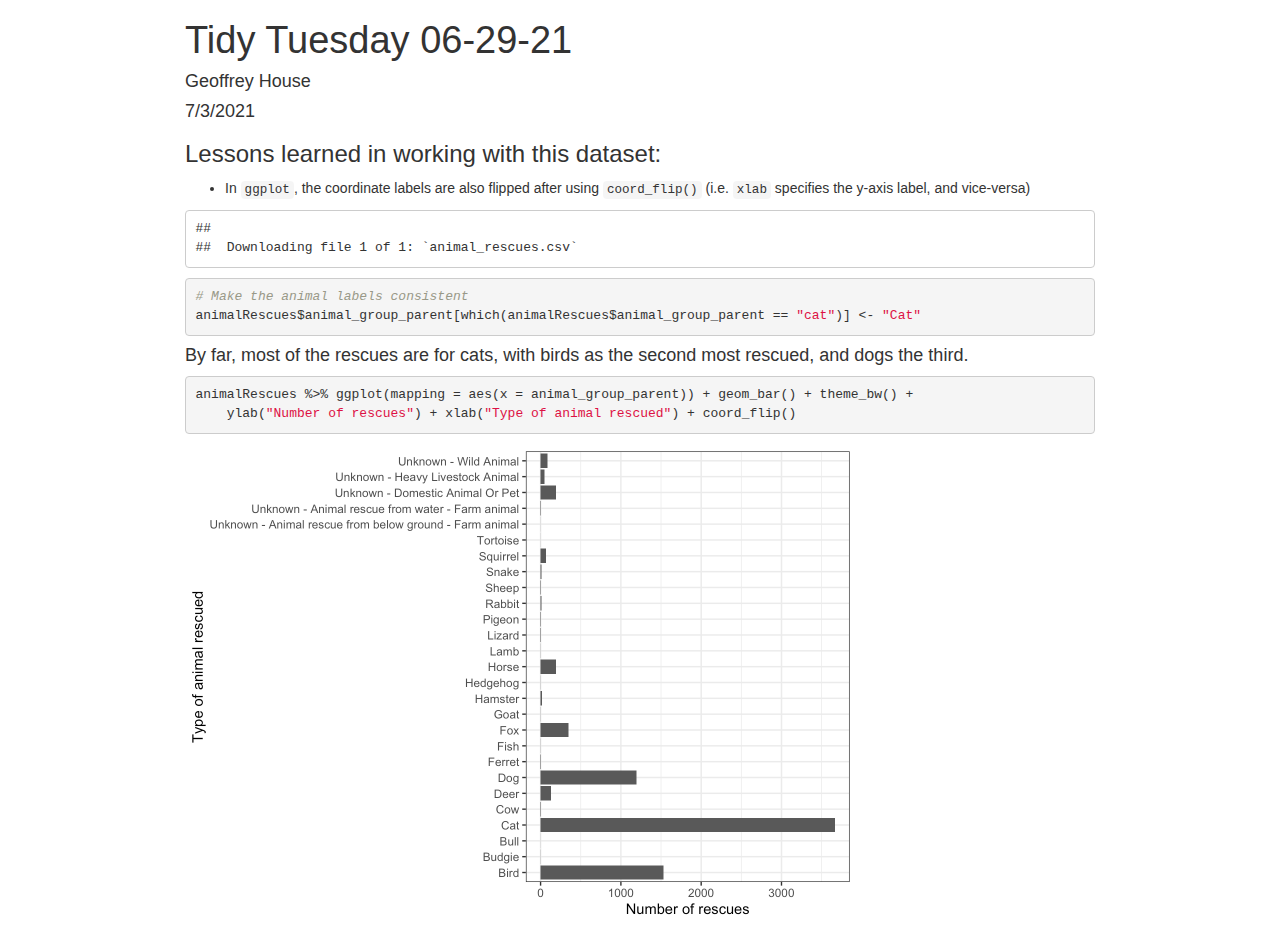
==== 2021-06-29/TidyTuesday_animalRescue_062921.html @ 850fe048 "Initial animal rescues and better css render" ====
<!DOCTYPE html>

<html>

<head>

<meta charset="utf-8" />
<meta name="generator" content="pandoc" />
<meta http-equiv="X-UA-Compatible" content="IE=EDGE" />


<meta name="author" content="Geoffrey House" />


<title>Tidy Tuesday 06-29-21</title>

<script>/*! jQuery v1.11.3 | (c) 2005, 2015 jQuery Foundation, Inc. | jquery.org/license */
!function(a,b){"object"==typeof module&&"object"==typeof module.exports?module.exports=a.document?b(a,!0):function(a){if(!a.document)throw new Error("jQuery requires a window with a document");return b(a)}:b(a)}("undefined"!=typeof window?window:this,function(a,b){var c=[],d=c.slice,e=c.concat,f=c.push,g=c.indexOf,h={},i=h.toString,j=h.hasOwnProperty,k={},l="1.11.3",m=function(a,b){return new m.fn.init(a,b)},n=/^[\s\uFEFF\xA0]+|[\s\uFEFF\xA0]+$/g,o=/^-ms-/,p=/-([\da-z])/gi,q=function(a,b){return b.toUpperCase()};m.fn=m.prototype={jquery:l,constructor:m,selector:"",length:0,toArray:function(){return d.call(this)},get:function(a){return null!=a?0>a?this[a+this.length]:this[a]:d.call(this)},pushStack:function(a){var b=m.merge(this.constructor(),a);return b.prevObject=this,b.context=this.context,b},each:function(a,b){return m.each(this,a,b)},map:function(a){return this.pushStack(m.map(this,function(b,c){return a.call(b,c,b)}))},slice:function(){return this.pushStack(d.apply(this,arguments))},first:function(){return this.eq(0)},last:function(){return this.eq(-1)},eq:function(a){var b=this.length,c=+a+(0>a?b:0);return this.pushStack(c>=0&&b>c?[this[c]]:[])},end:function(){return this.prevObject||this.constructor(null)},push:f,sort:c.sort,splice:c.splice},m.extend=m.fn.extend=function(){var a,b,c,d,e,f,g=arguments[0]||{},h=1,i=arguments.length,j=!1;for("boolean"==typeof g&&(j=g,g=arguments[h]||{},h++),"object"==typeof g||m.isFunction(g)||(g={}),h===i&&(g=this,h--);i>h;h++)if(null!=(e=arguments[h]))for(d in e)a=g[d],c=e[d],g!==c&&(j&&c&&(m.isPlainObject(c)||(b=m.isArray(c)))?(b?(b=!1,f=a&&m.isArray(a)?a:[]):f=a&&m.isPlainObject(a)?a:{},g[d]=m.extend(j,f,c)):void 0!==c&&(g[d]=c));return g},m.extend({expando:"jQuery"+(l+Math.random()).replace(/\D/g,""),isReady:!0,error:function(a){throw new Error(a)},noop:function(){},isFunction:function(a){return"function"===m.type(a)},isArray:Array.isArray||function(a){return"array"===m.type(a)},isWindow:function(a){return null!=a&&a==a.window},isNumeric:function(a){return!m.isArray(a)&&a-parseFloat(a)+1>=0},isEmptyObject:function(a){var b;for(b in a)return!1;return!0},isPlainObject:function(a){var b;if(!a||"object"!==m.type(a)||a.nodeType||m.isWindow(a))return!1;try{if(a.constructor&&!j.call(a,"constructor")&&!j.call(a.constructor.prototype,"isPrototypeOf"))return!1}catch(c){return!1}if(k.ownLast)for(b in a)return j.call(a,b);for(b in a);return void 0===b||j.call(a,b)},type:function(a){return null==a?a+"":"object"==typeof a||"function"==typeof a?h[i.call(a)]||"object":typeof a},globalEval:function(b){b&&m.trim(b)&&(a.execScript||function(b){a.eval.call(a,b)})(b)},camelCase:function(a){return a.replace(o,"ms-").replace(p,q)},nodeName:function(a,b){return a.nodeName&&a.nodeName.toLowerCase()===b.toLowerCase()},each:function(a,b,c){var d,e=0,f=a.length,g=r(a);if(c){if(g){for(;f>e;e++)if(d=b.apply(a[e],c),d===!1)break}else for(e in a)if(d=b.apply(a[e],c),d===!1)break}else if(g){for(;f>e;e++)if(d=b.call(a[e],e,a[e]),d===!1)break}else for(e in a)if(d=b.call(a[e],e,a[e]),d===!1)break;return a},trim:function(a){return null==a?"":(a+"").replace(n,"")},makeArray:function(a,b){var c=b||[];return null!=a&&(r(Object(a))?m.merge(c,"string"==typeof a?[a]:a):f.call(c,a)),c},inArray:function(a,b,c){var d;if(b){if(g)return g.call(b,a,c);for(d=b.length,c=c?0>c?Math.max(0,d+c):c:0;d>c;c++)if(c in b&&b[c]===a)return c}return-1},merge:function(a,b){var c=+b.length,d=0,e=a.length;while(c>d)a[e++]=b[d++];if(c!==c)while(void 0!==b[d])a[e++]=b[d++];return a.length=e,a},grep:function(a,b,c){for(var d,e=[],f=0,g=a.length,h=!c;g>f;f++)d=!b(a[f],f),d!==h&&e.push(a[f]);return e},map:function(a,b,c){var d,f=0,g=a.length,h=r(a),i=[];if(h)for(;g>f;f++)d=b(a[f],f,c),null!=d&&i.push(d);else for(f in a)d=b(a[f],f,c),null!=d&&i.push(d);return e.apply([],i)},guid:1,proxy:function(a,b){var c,e,f;return"string"==typeof b&&(f=a[b],b=a,a=f),m.isFunction(a)?(c=d.call(arguments,2),e=function(){return a.apply(b||this,c.concat(d.call(arguments)))},e.guid=a.guid=a.guid||m.guid++,e):void 0},now:function(){return+new Date},support:k}),m.each("Boolean Number String Function Array Date RegExp Object Error".split(" "),function(a,b){h["[object "+b+"]"]=b.toLowerCase()});function r(a){var b="length"in a&&a.length,c=m.type(a);return"function"===c||m.isWindow(a)?!1:1===a.nodeType&&b?!0:"array"===c||0===b||"number"==typeof b&&b>0&&b-1 in a}var s=function(a){var b,c,d,e,f,g,h,i,j,k,l,m,n,o,p,q,r,s,t,u="sizzle"+1*new Date,v=a.document,w=0,x=0,y=ha(),z=ha(),A=ha(),B=function(a,b){return a===b&&(l=!0),0},C=1<<31,D={}.hasOwnProperty,E=[],F=E.pop,G=E.push,H=E.push,I=E.slice,J=function(a,b){for(var c=0,d=a.length;d>c;c++)if(a[c]===b)return c;return-1},K="checked|selected|async|autofocus|autoplay|controls|defer|disabled|hidden|ismap|loop|multiple|open|readonly|required|scoped",L="[\\x20\\t\\r\\n\\f]",M="(?:\\\\.|[\\w-]|[^\\x00-\\xa0])+",N=M.replace("w","w#"),O="\\["+L+"*("+M+")(?:"+L+"*([*^$|!~]?=)"+L+"*(?:'((?:\\\\.|[^\\\\'])*)'|\"((?:\\\\.|[^\\\\\"])*)\"|("+N+"))|)"+L+"*\\]",P=":("+M+")(?:\\((('((?:\\\\.|[^\\\\'])*)'|\"((?:\\\\.|[^\\\\\"])*)\")|((?:\\\\.|[^\\\\()[\\]]|"+O+")*)|.*)\\)|)",Q=new RegExp(L+"+","g"),R=new RegExp("^"+L+"+|((?:^|[^\\\\])(?:\\\\.)*)"+L+"+$","g"),S=new RegExp("^"+L+"*,"+L+"*"),T=new RegExp("^"+L+"*([>+~]|"+L+")"+L+"*"),U=new RegExp("="+L+"*([^\\]'\"]*?)"+L+"*\\]","g"),V=new RegExp(P),W=new RegExp("^"+N+"$"),X={ID:new RegExp("^#("+M+")"),CLASS:new RegExp("^\\.("+M+")"),TAG:new RegExp("^("+M.replace("w","w*")+")"),ATTR:new RegExp("^"+O),PSEUDO:new RegExp("^"+P),CHILD:new RegExp("^:(only|first|last|nth|nth-last)-(child|of-type)(?:\\("+L+"*(even|odd|(([+-]|)(\\d*)n|)"+L+"*(?:([+-]|)"+L+"*(\\d+)|))"+L+"*\\)|)","i"),bool:new RegExp("^(?:"+K+")$","i"),needsContext:new RegExp("^"+L+"*[>+~]|:(even|odd|eq|gt|lt|nth|first|last)(?:\\("+L+"*((?:-\\d)?\\d*)"+L+"*\\)|)(?=[^-]|$)","i")},Y=/^(?:input|select|textarea|button)$/i,Z=/^h\d$/i,$=/^[^{]+\{\s*\[native \w/,_=/^(?:#([\w-]+)|(\w+)|\.([\w-]+))$/,aa=/[+~]/,ba=/'|\\/g,ca=new RegExp("\\\\([\\da-f]{1,6}"+L+"?|("+L+")|.)","ig"),da=function(a,b,c){var d="0x"+b-65536;return d!==d||c?b:0>d?String.fromCharCode(d+65536):String.fromCharCode(d>>10|55296,1023&d|56320)},ea=function(){m()};try{H.apply(E=I.call(v.childNodes),v.childNodes),E[v.childNodes.length].nodeType}catch(fa){H={apply:E.length?function(a,b){G.apply(a,I.call(b))}:function(a,b){var c=a.length,d=0;while(a[c++]=b[d++]);a.length=c-1}}}function ga(a,b,d,e){var f,h,j,k,l,o,r,s,w,x;if((b?b.ownerDocument||b:v)!==n&&m(b),b=b||n,d=d||[],k=b.nodeType,"string"!=typeof a||!a||1!==k&&9!==k&&11!==k)return d;if(!e&&p){if(11!==k&&(f=_.exec(a)))if(j=f[1]){if(9===k){if(h=b.getElementById(j),!h||!h.parentNode)return d;if(h.id===j)return d.push(h),d}else if(b.ownerDocument&&(h=b.ownerDocument.getElementById(j))&&t(b,h)&&h.id===j)return d.push(h),d}else{if(f[2])return H.apply(d,b.getElementsByTagName(a)),d;if((j=f[3])&&c.getElementsByClassName)return H.apply(d,b.getElementsByClassName(j)),d}if(c.qsa&&(!q||!q.test(a))){if(s=r=u,w=b,x=1!==k&&a,1===k&&"object"!==b.nodeName.toLowerCase()){o=g(a),(r=b.getAttribute("id"))?s=r.replace(ba,"\\$&"):b.setAttribute("id",s),s="[id='"+s+"'] ",l=o.length;while(l--)o[l]=s+ra(o[l]);w=aa.test(a)&&pa(b.parentNode)||b,x=o.join(",")}if(x)try{return H.apply(d,w.querySelectorAll(x)),d}catch(y){}finally{r||b.removeAttribute("id")}}}return i(a.replace(R,"$1"),b,d,e)}function ha(){var a=[];function b(c,e){return a.push(c+" ")>d.cacheLength&&delete b[a.shift()],b[c+" "]=e}return b}function ia(a){return a[u]=!0,a}function ja(a){var b=n.createElement("div");try{return!!a(b)}catch(c){return!1}finally{b.parentNode&&b.parentNode.removeChild(b),b=null}}function ka(a,b){var c=a.split("|"),e=a.length;while(e--)d.attrHandle[c[e]]=b}function la(a,b){var c=b&&a,d=c&&1===a.nodeType&&1===b.nodeType&&(~b.sourceIndex||C)-(~a.sourceIndex||C);if(d)return d;if(c)while(c=c.nextSibling)if(c===b)return-1;return a?1:-1}function ma(a){return function(b){var c=b.nodeName.toLowerCase();return"input"===c&&b.type===a}}function na(a){return function(b){var c=b.nodeName.toLowerCase();return("input"===c||"button"===c)&&b.type===a}}function oa(a){return ia(function(b){return b=+b,ia(function(c,d){var e,f=a([],c.length,b),g=f.length;while(g--)c[e=f[g]]&&(c[e]=!(d[e]=c[e]))})})}function pa(a){return a&&"undefined"!=typeof a.getElementsByTagName&&a}c=ga.support={},f=ga.isXML=function(a){var b=a&&(a.ownerDocument||a).documentElement;return b?"HTML"!==b.nodeName:!1},m=ga.setDocument=function(a){var b,e,g=a?a.ownerDocument||a:v;return g!==n&&9===g.nodeType&&g.documentElement?(n=g,o=g.documentElement,e=g.defaultView,e&&e!==e.top&&(e.addEventListener?e.addEventListener("unload",ea,!1):e.attachEvent&&e.attachEvent("onunload",ea)),p=!f(g),c.attributes=ja(function(a){return a.className="i",!a.getAttribute("className")}),c.getElementsByTagName=ja(function(a){return a.appendChild(g.createComment("")),!a.getElementsByTagName("*").length}),c.getElementsByClassName=$.test(g.getElementsByClassName),c.getById=ja(function(a){return o.appendChild(a).id=u,!g.getElementsByName||!g.getElementsByName(u).length}),c.getById?(d.find.ID=function(a,b){if("undefined"!=typeof b.getElementById&&p){var c=b.getElementById(a);return c&&c.parentNode?[c]:[]}},d.filter.ID=function(a){var b=a.replace(ca,da);return function(a){return a.getAttribute("id")===b}}):(delete d.find.ID,d.filter.ID=function(a){var b=a.replace(ca,da);return function(a){var c="undefined"!=typeof a.getAttributeNode&&a.getAttributeNode("id");return c&&c.value===b}}),d.find.TAG=c.getElementsByTagName?function(a,b){return"undefined"!=typeof b.getElementsByTagName?b.getElementsByTagName(a):c.qsa?b.querySelectorAll(a):void 0}:function(a,b){var c,d=[],e=0,f=b.getElementsByTagName(a);if("*"===a){while(c=f[e++])1===c.nodeType&&d.push(c);return d}return f},d.find.CLASS=c.getElementsByClassName&&function(a,b){return p?b.getElementsByClassName(a):void 0},r=[],q=[],(c.qsa=$.test(g.querySelectorAll))&&(ja(function(a){o.appendChild(a).innerHTML="<a id='"+u+"'></a><select id='"+u+"-\f]' msallowcapture=''><option selected=''></option></select>",a.querySelectorAll("[msallowcapture^='']").length&&q.push("[*^$]="+L+"*(?:''|\"\")"),a.querySelectorAll("[selected]").length||q.push("\\["+L+"*(?:value|"+K+")"),a.querySelectorAll("[id~="+u+"-]").length||q.push("~="),a.querySelectorAll(":checked").length||q.push(":checked"),a.querySelectorAll("a#"+u+"+*").length||q.push(".#.+[+~]")}),ja(function(a){var b=g.createElement("input");b.setAttribute("type","hidden"),a.appendChild(b).setAttribute("name","D"),a.querySelectorAll("[name=d]").length&&q.push("name"+L+"*[*^$|!~]?="),a.querySelectorAll(":enabled").length||q.push(":enabled",":disabled"),a.querySelectorAll("*,:x"),q.push(",.*:")})),(c.matchesSelector=$.test(s=o.matches||o.webkitMatchesSelector||o.mozMatchesSelector||o.oMatchesSelector||o.msMatchesSelector))&&ja(function(a){c.disconnectedMatch=s.call(a,"div"),s.call(a,"[s!='']:x"),r.push("!=",P)}),q=q.length&&new RegExp(q.join("|")),r=r.length&&new RegExp(r.join("|")),b=$.test(o.compareDocumentPosition),t=b||$.test(o.contains)?function(a,b){var c=9===a.nodeType?a.documentElement:a,d=b&&b.parentNode;return a===d||!(!d||1!==d.nodeType||!(c.contains?c.contains(d):a.compareDocumentPosition&&16&a.compareDocumentPosition(d)))}:function(a,b){if(b)while(b=b.parentNode)if(b===a)return!0;return!1},B=b?function(a,b){if(a===b)return l=!0,0;var d=!a.compareDocumentPosition-!b.compareDocumentPosition;return d?d:(d=(a.ownerDocument||a)===(b.ownerDocument||b)?a.compareDocumentPosition(b):1,1&d||!c.sortDetached&&b.compareDocumentPosition(a)===d?a===g||a.ownerDocument===v&&t(v,a)?-1:b===g||b.ownerDocument===v&&t(v,b)?1:k?J(k,a)-J(k,b):0:4&d?-1:1)}:function(a,b){if(a===b)return l=!0,0;var c,d=0,e=a.parentNode,f=b.parentNode,h=[a],i=[b];if(!e||!f)return a===g?-1:b===g?1:e?-1:f?1:k?J(k,a)-J(k,b):0;if(e===f)return la(a,b);c=a;while(c=c.parentNode)h.unshift(c);c=b;while(c=c.parentNode)i.unshift(c);while(h[d]===i[d])d++;return d?la(h[d],i[d]):h[d]===v?-1:i[d]===v?1:0},g):n},ga.matches=function(a,b){return ga(a,null,null,b)},ga.matchesSelector=function(a,b){if((a.ownerDocument||a)!==n&&m(a),b=b.replace(U,"='$1']"),!(!c.matchesSelector||!p||r&&r.test(b)||q&&q.test(b)))try{var d=s.call(a,b);if(d||c.disconnectedMatch||a.document&&11!==a.document.nodeType)return d}catch(e){}return ga(b,n,null,[a]).length>0},ga.contains=function(a,b){return(a.ownerDocument||a)!==n&&m(a),t(a,b)},ga.attr=function(a,b){(a.ownerDocument||a)!==n&&m(a);var e=d.attrHandle[b.toLowerCase()],f=e&&D.call(d.attrHandle,b.toLowerCase())?e(a,b,!p):void 0;return void 0!==f?f:c.attributes||!p?a.getAttribute(b):(f=a.getAttributeNode(b))&&f.specified?f.value:null},ga.error=function(a){throw new Error("Syntax error, unrecognized expression: "+a)},ga.uniqueSort=function(a){var b,d=[],e=0,f=0;if(l=!c.detectDuplicates,k=!c.sortStable&&a.slice(0),a.sort(B),l){while(b=a[f++])b===a[f]&&(e=d.push(f));while(e--)a.splice(d[e],1)}return k=null,a},e=ga.getText=function(a){var b,c="",d=0,f=a.nodeType;if(f){if(1===f||9===f||11===f){if("string"==typeof a.textContent)return a.textContent;for(a=a.firstChild;a;a=a.nextSibling)c+=e(a)}else if(3===f||4===f)return a.nodeValue}else while(b=a[d++])c+=e(b);return c},d=ga.selectors={cacheLength:50,createPseudo:ia,match:X,attrHandle:{},find:{},relative:{">":{dir:"parentNode",first:!0}," ":{dir:"parentNode"},"+":{dir:"previousSibling",first:!0},"~":{dir:"previousSibling"}},preFilter:{ATTR:function(a){return a[1]=a[1].replace(ca,da),a[3]=(a[3]||a[4]||a[5]||"").replace(ca,da),"~="===a[2]&&(a[3]=" "+a[3]+" "),a.slice(0,4)},CHILD:function(a){return a[1]=a[1].toLowerCase(),"nth"===a[1].slice(0,3)?(a[3]||ga.error(a[0]),a[4]=+(a[4]?a[5]+(a[6]||1):2*("even"===a[3]||"odd"===a[3])),a[5]=+(a[7]+a[8]||"odd"===a[3])):a[3]&&ga.error(a[0]),a},PSEUDO:function(a){var b,c=!a[6]&&a[2];return X.CHILD.test(a[0])?null:(a[3]?a[2]=a[4]||a[5]||"":c&&V.test(c)&&(b=g(c,!0))&&(b=c.indexOf(")",c.length-b)-c.length)&&(a[0]=a[0].slice(0,b),a[2]=c.slice(0,b)),a.slice(0,3))}},filter:{TAG:function(a){var b=a.replace(ca,da).toLowerCase();return"*"===a?function(){return!0}:function(a){return a.nodeName&&a.nodeName.toLowerCase()===b}},CLASS:function(a){var b=y[a+" "];return b||(b=new RegExp("(^|"+L+")"+a+"("+L+"|$)"))&&y(a,function(a){return b.test("string"==typeof a.className&&a.className||"undefined"!=typeof a.getAttribute&&a.getAttribute("class")||"")})},ATTR:function(a,b,c){return function(d){var e=ga.attr(d,a);return null==e?"!="===b:b?(e+="","="===b?e===c:"!="===b?e!==c:"^="===b?c&&0===e.indexOf(c):"*="===b?c&&e.indexOf(c)>-1:"$="===b?c&&e.slice(-c.length)===c:"~="===b?(" "+e.replace(Q," ")+" ").indexOf(c)>-1:"|="===b?e===c||e.slice(0,c.length+1)===c+"-":!1):!0}},CHILD:function(a,b,c,d,e){var f="nth"!==a.slice(0,3),g="last"!==a.slice(-4),h="of-type"===b;return 1===d&&0===e?function(a){return!!a.parentNode}:function(b,c,i){var j,k,l,m,n,o,p=f!==g?"nextSibling":"previousSibling",q=b.parentNode,r=h&&b.nodeName.toLowerCase(),s=!i&&!h;if(q){if(f){while(p){l=b;while(l=l[p])if(h?l.nodeName.toLowerCase()===r:1===l.nodeType)return!1;o=p="only"===a&&!o&&"nextSibling"}return!0}if(o=[g?q.firstChild:q.lastChild],g&&s){k=q[u]||(q[u]={}),j=k[a]||[],n=j[0]===w&&j[1],m=j[0]===w&&j[2],l=n&&q.childNodes[n];while(l=++n&&l&&l[p]||(m=n=0)||o.pop())if(1===l.nodeType&&++m&&l===b){k[a]=[w,n,m];break}}else if(s&&(j=(b[u]||(b[u]={}))[a])&&j[0]===w)m=j[1];else while(l=++n&&l&&l[p]||(m=n=0)||o.pop())if((h?l.nodeName.toLowerCase()===r:1===l.nodeType)&&++m&&(s&&((l[u]||(l[u]={}))[a]=[w,m]),l===b))break;return m-=e,m===d||m%d===0&&m/d>=0}}},PSEUDO:function(a,b){var c,e=d.pseudos[a]||d.setFilters[a.toLowerCase()]||ga.error("unsupported pseudo: "+a);return e[u]?e(b):e.length>1?(c=[a,a,"",b],d.setFilters.hasOwnProperty(a.toLowerCase())?ia(function(a,c){var d,f=e(a,b),g=f.length;while(g--)d=J(a,f[g]),a[d]=!(c[d]=f[g])}):function(a){return e(a,0,c)}):e}},pseudos:{not:ia(function(a){var b=[],c=[],d=h(a.replace(R,"$1"));return d[u]?ia(function(a,b,c,e){var f,g=d(a,null,e,[]),h=a.length;while(h--)(f=g[h])&&(a[h]=!(b[h]=f))}):function(a,e,f){return b[0]=a,d(b,null,f,c),b[0]=null,!c.pop()}}),has:ia(function(a){return function(b){return ga(a,b).length>0}}),contains:ia(function(a){return a=a.replace(ca,da),function(b){return(b.textContent||b.innerText||e(b)).indexOf(a)>-1}}),lang:ia(function(a){return W.test(a||"")||ga.error("unsupported lang: "+a),a=a.replace(ca,da).toLowerCase(),function(b){var c;do if(c=p?b.lang:b.getAttribute("xml:lang")||b.getAttribute("lang"))return c=c.toLowerCase(),c===a||0===c.indexOf(a+"-");while((b=b.parentNode)&&1===b.nodeType);return!1}}),target:function(b){var c=a.location&&a.location.hash;return c&&c.slice(1)===b.id},root:function(a){return a===o},focus:function(a){return a===n.activeElement&&(!n.hasFocus||n.hasFocus())&&!!(a.type||a.href||~a.tabIndex)},enabled:function(a){return a.disabled===!1},disabled:function(a){return a.disabled===!0},checked:function(a){var b=a.nodeName.toLowerCase();return"input"===b&&!!a.checked||"option"===b&&!!a.selected},selected:function(a){return a.parentNode&&a.parentNode.selectedIndex,a.selected===!0},empty:function(a){for(a=a.firstChild;a;a=a.nextSibling)if(a.nodeType<6)return!1;return!0},parent:function(a){return!d.pseudos.empty(a)},header:function(a){return Z.test(a.nodeName)},input:function(a){return Y.test(a.nodeName)},button:function(a){var b=a.nodeName.toLowerCase();return"input"===b&&"button"===a.type||"button"===b},text:function(a){var b;return"input"===a.nodeName.toLowerCase()&&"text"===a.type&&(null==(b=a.getAttribute("type"))||"text"===b.toLowerCase())},first:oa(function(){return[0]}),last:oa(function(a,b){return[b-1]}),eq:oa(function(a,b,c){return[0>c?c+b:c]}),even:oa(function(a,b){for(var c=0;b>c;c+=2)a.push(c);return a}),odd:oa(function(a,b){for(var c=1;b>c;c+=2)a.push(c);return a}),lt:oa(function(a,b,c){for(var d=0>c?c+b:c;--d>=0;)a.push(d);return a}),gt:oa(function(a,b,c){for(var d=0>c?c+b:c;++d<b;)a.push(d);return a})}},d.pseudos.nth=d.pseudos.eq;for(b in{radio:!0,checkbox:!0,file:!0,password:!0,image:!0})d.pseudos[b]=ma(b);for(b in{submit:!0,reset:!0})d.pseudos[b]=na(b);function qa(){}qa.prototype=d.filters=d.pseudos,d.setFilters=new qa,g=ga.tokenize=function(a,b){var c,e,f,g,h,i,j,k=z[a+" "];if(k)return b?0:k.slice(0);h=a,i=[],j=d.preFilter;while(h){(!c||(e=S.exec(h)))&&(e&&(h=h.slice(e[0].length)||h),i.push(f=[])),c=!1,(e=T.exec(h))&&(c=e.shift(),f.push({value:c,type:e[0].replace(R," ")}),h=h.slice(c.length));for(g in d.filter)!(e=X[g].exec(h))||j[g]&&!(e=j[g](e))||(c=e.shift(),f.push({value:c,type:g,matches:e}),h=h.slice(c.length));if(!c)break}return b?h.length:h?ga.error(a):z(a,i).slice(0)};function ra(a){for(var b=0,c=a.length,d="";c>b;b++)d+=a[b].value;return d}function sa(a,b,c){var d=b.dir,e=c&&"parentNode"===d,f=x++;return b.first?function(b,c,f){while(b=b[d])if(1===b.nodeType||e)return a(b,c,f)}:function(b,c,g){var h,i,j=[w,f];if(g){while(b=b[d])if((1===b.nodeType||e)&&a(b,c,g))return!0}else while(b=b[d])if(1===b.nodeType||e){if(i=b[u]||(b[u]={}),(h=i[d])&&h[0]===w&&h[1]===f)return j[2]=h[2];if(i[d]=j,j[2]=a(b,c,g))return!0}}}function ta(a){return a.length>1?function(b,c,d){var e=a.length;while(e--)if(!a[e](b,c,d))return!1;return!0}:a[0]}function ua(a,b,c){for(var d=0,e=b.length;e>d;d++)ga(a,b[d],c);return c}function va(a,b,c,d,e){for(var f,g=[],h=0,i=a.length,j=null!=b;i>h;h++)(f=a[h])&&(!c||c(f,d,e))&&(g.push(f),j&&b.push(h));return g}function wa(a,b,c,d,e,f){return d&&!d[u]&&(d=wa(d)),e&&!e[u]&&(e=wa(e,f)),ia(function(f,g,h,i){var j,k,l,m=[],n=[],o=g.length,p=f||ua(b||"*",h.nodeType?[h]:h,[]),q=!a||!f&&b?p:va(p,m,a,h,i),r=c?e||(f?a:o||d)?[]:g:q;if(c&&c(q,r,h,i),d){j=va(r,n),d(j,[],h,i),k=j.length;while(k--)(l=j[k])&&(r[n[k]]=!(q[n[k]]=l))}if(f){if(e||a){if(e){j=[],k=r.length;while(k--)(l=r[k])&&j.push(q[k]=l);e(null,r=[],j,i)}k=r.length;while(k--)(l=r[k])&&(j=e?J(f,l):m[k])>-1&&(f[j]=!(g[j]=l))}}else r=va(r===g?r.splice(o,r.length):r),e?e(null,g,r,i):H.apply(g,r)})}function xa(a){for(var b,c,e,f=a.length,g=d.relative[a[0].type],h=g||d.relative[" "],i=g?1:0,k=sa(function(a){return a===b},h,!0),l=sa(function(a){return J(b,a)>-1},h,!0),m=[function(a,c,d){var e=!g&&(d||c!==j)||((b=c).nodeType?k(a,c,d):l(a,c,d));return b=null,e}];f>i;i++)if(c=d.relative[a[i].type])m=[sa(ta(m),c)];else{if(c=d.filter[a[i].type].apply(null,a[i].matches),c[u]){for(e=++i;f>e;e++)if(d.relative[a[e].type])break;return wa(i>1&&ta(m),i>1&&ra(a.slice(0,i-1).concat({value:" "===a[i-2].type?"*":""})).replace(R,"$1"),c,e>i&&xa(a.slice(i,e)),f>e&&xa(a=a.slice(e)),f>e&&ra(a))}m.push(c)}return ta(m)}function ya(a,b){var c=b.length>0,e=a.length>0,f=function(f,g,h,i,k){var l,m,o,p=0,q="0",r=f&&[],s=[],t=j,u=f||e&&d.find.TAG("*",k),v=w+=null==t?1:Math.random()||.1,x=u.length;for(k&&(j=g!==n&&g);q!==x&&null!=(l=u[q]);q++){if(e&&l){m=0;while(o=a[m++])if(o(l,g,h)){i.push(l);break}k&&(w=v)}c&&((l=!o&&l)&&p--,f&&r.push(l))}if(p+=q,c&&q!==p){m=0;while(o=b[m++])o(r,s,g,h);if(f){if(p>0)while(q--)r[q]||s[q]||(s[q]=F.call(i));s=va(s)}H.apply(i,s),k&&!f&&s.length>0&&p+b.length>1&&ga.uniqueSort(i)}return k&&(w=v,j=t),r};return c?ia(f):f}return h=ga.compile=function(a,b){var c,d=[],e=[],f=A[a+" "];if(!f){b||(b=g(a)),c=b.length;while(c--)f=xa(b[c]),f[u]?d.push(f):e.push(f);f=A(a,ya(e,d)),f.selector=a}return f},i=ga.select=function(a,b,e,f){var i,j,k,l,m,n="function"==typeof a&&a,o=!f&&g(a=n.selector||a);if(e=e||[],1===o.length){if(j=o[0]=o[0].slice(0),j.length>2&&"ID"===(k=j[0]).type&&c.getById&&9===b.nodeType&&p&&d.relative[j[1].type]){if(b=(d.find.ID(k.matches[0].replace(ca,da),b)||[])[0],!b)return e;n&&(b=b.parentNode),a=a.slice(j.shift().value.length)}i=X.needsContext.test(a)?0:j.length;while(i--){if(k=j[i],d.relative[l=k.type])break;if((m=d.find[l])&&(f=m(k.matches[0].replace(ca,da),aa.test(j[0].type)&&pa(b.parentNode)||b))){if(j.splice(i,1),a=f.length&&ra(j),!a)return H.apply(e,f),e;break}}}return(n||h(a,o))(f,b,!p,e,aa.test(a)&&pa(b.parentNode)||b),e},c.sortStable=u.split("").sort(B).join("")===u,c.detectDuplicates=!!l,m(),c.sortDetached=ja(function(a){return 1&a.compareDocumentPosition(n.createElement("div"))}),ja(function(a){return a.innerHTML="<a href='#'></a>","#"===a.firstChild.getAttribute("href")})||ka("type|href|height|width",function(a,b,c){return c?void 0:a.getAttribute(b,"type"===b.toLowerCase()?1:2)}),c.attributes&&ja(function(a){return a.innerHTML="<input/>",a.firstChild.setAttribute("value",""),""===a.firstChild.getAttribute("value")})||ka("value",function(a,b,c){return c||"input"!==a.nodeName.toLowerCase()?void 0:a.defaultValue}),ja(function(a){return null==a.getAttribute("disabled")})||ka(K,function(a,b,c){var d;return c?void 0:a[b]===!0?b.toLowerCase():(d=a.getAttributeNode(b))&&d.specified?d.value:null}),ga}(a);m.find=s,m.expr=s.selectors,m.expr[":"]=m.expr.pseudos,m.unique=s.uniqueSort,m.text=s.getText,m.isXMLDoc=s.isXML,m.contains=s.contains;var t=m.expr.match.needsContext,u=/^<(\w+)\s*\/?>(?:<\/\1>|)$/,v=/^.[^:#\[\.,]*$/;function w(a,b,c){if(m.isFunction(b))return m.grep(a,function(a,d){return!!b.call(a,d,a)!==c});if(b.nodeType)return m.grep(a,function(a){return a===b!==c});if("string"==typeof b){if(v.test(b))return m.filter(b,a,c);b=m.filter(b,a)}return m.grep(a,function(a){return m.inArray(a,b)>=0!==c})}m.filter=function(a,b,c){var d=b[0];return c&&(a=":not("+a+")"),1===b.length&&1===d.nodeType?m.find.matchesSelector(d,a)?[d]:[]:m.find.matches(a,m.grep(b,function(a){return 1===a.nodeType}))},m.fn.extend({find:function(a){var b,c=[],d=this,e=d.length;if("string"!=typeof a)return this.pushStack(m(a).filter(function(){for(b=0;e>b;b++)if(m.contains(d[b],this))return!0}));for(b=0;e>b;b++)m.find(a,d[b],c);return c=this.pushStack(e>1?m.unique(c):c),c.selector=this.selector?this.selector+" "+a:a,c},filter:function(a){return this.pushStack(w(this,a||[],!1))},not:function(a){return this.pushStack(w(this,a||[],!0))},is:function(a){return!!w(this,"string"==typeof a&&t.test(a)?m(a):a||[],!1).length}});var x,y=a.document,z=/^(?:\s*(<[\w\W]+>)[^>]*|#([\w-]*))$/,A=m.fn.init=function(a,b){var c,d;if(!a)return this;if("string"==typeof a){if(c="<"===a.charAt(0)&&">"===a.charAt(a.length-1)&&a.length>=3?[null,a,null]:z.exec(a),!c||!c[1]&&b)return!b||b.jquery?(b||x).find(a):this.constructor(b).find(a);if(c[1]){if(b=b instanceof m?b[0]:b,m.merge(this,m.parseHTML(c[1],b&&b.nodeType?b.ownerDocument||b:y,!0)),u.test(c[1])&&m.isPlainObject(b))for(c in b)m.isFunction(this[c])?this[c](b[c]):this.attr(c,b[c]);return this}if(d=y.getElementById(c[2]),d&&d.parentNode){if(d.id!==c[2])return x.find(a);this.length=1,this[0]=d}return this.context=y,this.selector=a,this}return a.nodeType?(this.context=this[0]=a,this.length=1,this):m.isFunction(a)?"undefined"!=typeof x.ready?x.ready(a):a(m):(void 0!==a.selector&&(this.selector=a.selector,this.context=a.context),m.makeArray(a,this))};A.prototype=m.fn,x=m(y);var B=/^(?:parents|prev(?:Until|All))/,C={children:!0,contents:!0,next:!0,prev:!0};m.extend({dir:function(a,b,c){var d=[],e=a[b];while(e&&9!==e.nodeType&&(void 0===c||1!==e.nodeType||!m(e).is(c)))1===e.nodeType&&d.push(e),e=e[b];return d},sibling:function(a,b){for(var c=[];a;a=a.nextSibling)1===a.nodeType&&a!==b&&c.push(a);return c}}),m.fn.extend({has:function(a){var b,c=m(a,this),d=c.length;return this.filter(function(){for(b=0;d>b;b++)if(m.contains(this,c[b]))return!0})},closest:function(a,b){for(var c,d=0,e=this.length,f=[],g=t.test(a)||"string"!=typeof a?m(a,b||this.context):0;e>d;d++)for(c=this[d];c&&c!==b;c=c.parentNode)if(c.nodeType<11&&(g?g.index(c)>-1:1===c.nodeType&&m.find.matchesSelector(c,a))){f.push(c);break}return this.pushStack(f.length>1?m.unique(f):f)},index:function(a){return a?"string"==typeof a?m.inArray(this[0],m(a)):m.inArray(a.jquery?a[0]:a,this):this[0]&&this[0].parentNode?this.first().prevAll().length:-1},add:function(a,b){return this.pushStack(m.unique(m.merge(this.get(),m(a,b))))},addBack:function(a){return this.add(null==a?this.prevObject:this.prevObject.filter(a))}});function D(a,b){do a=a[b];while(a&&1!==a.nodeType);return a}m.each({parent:function(a){var b=a.parentNode;return b&&11!==b.nodeType?b:null},parents:function(a){return m.dir(a,"parentNode")},parentsUntil:function(a,b,c){return m.dir(a,"parentNode",c)},next:function(a){return D(a,"nextSibling")},prev:function(a){return D(a,"previousSibling")},nextAll:function(a){return m.dir(a,"nextSibling")},prevAll:function(a){return m.dir(a,"previousSibling")},nextUntil:function(a,b,c){return m.dir(a,"nextSibling",c)},prevUntil:function(a,b,c){return m.dir(a,"previousSibling",c)},siblings:function(a){return m.sibling((a.parentNode||{}).firstChild,a)},children:function(a){return m.sibling(a.firstChild)},contents:function(a){return m.nodeName(a,"iframe")?a.contentDocument||a.contentWindow.document:m.merge([],a.childNodes)}},function(a,b){m.fn[a]=function(c,d){var e=m.map(this,b,c);return"Until"!==a.slice(-5)&&(d=c),d&&"string"==typeof d&&(e=m.filter(d,e)),this.length>1&&(C[a]||(e=m.unique(e)),B.test(a)&&(e=e.reverse())),this.pushStack(e)}});var E=/\S+/g,F={};function G(a){var b=F[a]={};return m.each(a.match(E)||[],function(a,c){b[c]=!0}),b}m.Callbacks=function(a){a="string"==typeof a?F[a]||G(a):m.extend({},a);var b,c,d,e,f,g,h=[],i=!a.once&&[],j=function(l){for(c=a.memory&&l,d=!0,f=g||0,g=0,e=h.length,b=!0;h&&e>f;f++)if(h[f].apply(l[0],l[1])===!1&&a.stopOnFalse){c=!1;break}b=!1,h&&(i?i.length&&j(i.shift()):c?h=[]:k.disable())},k={add:function(){if(h){var d=h.length;!function f(b){m.each(b,function(b,c){var d=m.type(c);"function"===d?a.unique&&k.has(c)||h.push(c):c&&c.length&&"string"!==d&&f(c)})}(arguments),b?e=h.length:c&&(g=d,j(c))}return this},remove:function(){return h&&m.each(arguments,function(a,c){var d;while((d=m.inArray(c,h,d))>-1)h.splice(d,1),b&&(e>=d&&e--,f>=d&&f--)}),this},has:function(a){return a?m.inArray(a,h)>-1:!(!h||!h.length)},empty:function(){return h=[],e=0,this},disable:function(){return h=i=c=void 0,this},disabled:function(){return!h},lock:function(){return i=void 0,c||k.disable(),this},locked:function(){return!i},fireWith:function(a,c){return!h||d&&!i||(c=c||[],c=[a,c.slice?c.slice():c],b?i.push(c):j(c)),this},fire:function(){return k.fireWith(this,arguments),this},fired:function(){return!!d}};return k},m.extend({Deferred:function(a){var b=[["resolve","done",m.Callbacks("once memory"),"resolved"],["reject","fail",m.Callbacks("once memory"),"rejected"],["notify","progress",m.Callbacks("memory")]],c="pending",d={state:function(){return c},always:function(){return e.done(arguments).fail(arguments),this},then:function(){var a=arguments;return m.Deferred(function(c){m.each(b,function(b,f){var g=m.isFunction(a[b])&&a[b];e[f[1]](function(){var a=g&&g.apply(this,arguments);a&&m.isFunction(a.promise)?a.promise().done(c.resolve).fail(c.reject).progress(c.notify):c[f[0]+"With"](this===d?c.promise():this,g?[a]:arguments)})}),a=null}).promise()},promise:function(a){return null!=a?m.extend(a,d):d}},e={};return d.pipe=d.then,m.each(b,function(a,f){var g=f[2],h=f[3];d[f[1]]=g.add,h&&g.add(function(){c=h},b[1^a][2].disable,b[2][2].lock),e[f[0]]=function(){return e[f[0]+"With"](this===e?d:this,arguments),this},e[f[0]+"With"]=g.fireWith}),d.promise(e),a&&a.call(e,e),e},when:function(a){var b=0,c=d.call(arguments),e=c.length,f=1!==e||a&&m.isFunction(a.promise)?e:0,g=1===f?a:m.Deferred(),h=function(a,b,c){return function(e){b[a]=this,c[a]=arguments.length>1?d.call(arguments):e,c===i?g.notifyWith(b,c):--f||g.resolveWith(b,c)}},i,j,k;if(e>1)for(i=new Array(e),j=new Array(e),k=new Array(e);e>b;b++)c[b]&&m.isFunction(c[b].promise)?c[b].promise().done(h(b,k,c)).fail(g.reject).progress(h(b,j,i)):--f;return f||g.resolveWith(k,c),g.promise()}});var H;m.fn.ready=function(a){return m.ready.promise().done(a),this},m.extend({isReady:!1,readyWait:1,holdReady:function(a){a?m.readyWait++:m.ready(!0)},ready:function(a){if(a===!0?!--m.readyWait:!m.isReady){if(!y.body)return setTimeout(m.ready);m.isReady=!0,a!==!0&&--m.readyWait>0||(H.resolveWith(y,[m]),m.fn.triggerHandler&&(m(y).triggerHandler("ready"),m(y).off("ready")))}}});function I(){y.addEventListener?(y.removeEventListener("DOMContentLoaded",J,!1),a.removeEventListener("load",J,!1)):(y.detachEvent("onreadystatechange",J),a.detachEvent("onload",J))}function J(){(y.addEventListener||"load"===event.type||"complete"===y.readyState)&&(I(),m.ready())}m.ready.promise=function(b){if(!H)if(H=m.Deferred(),"complete"===y.readyState)setTimeout(m.ready);else if(y.addEventListener)y.addEventListener("DOMContentLoaded",J,!1),a.addEventListener("load",J,!1);else{y.attachEvent("onreadystatechange",J),a.attachEvent("onload",J);var c=!1;try{c=null==a.frameElement&&y.documentElement}catch(d){}c&&c.doScroll&&!function e(){if(!m.isReady){try{c.doScroll("left")}catch(a){return setTimeout(e,50)}I(),m.ready()}}()}return H.promise(b)};var K="undefined",L;for(L in m(k))break;k.ownLast="0"!==L,k.inlineBlockNeedsLayout=!1,m(function(){var a,b,c,d;c=y.getElementsByTagName("body")[0],c&&c.style&&(b=y.createElement("div"),d=y.createElement("div"),d.style.cssText="position:absolute;border:0;width:0;height:0;top:0;left:-9999px",c.appendChild(d).appendChild(b),typeof b.style.zoom!==K&&(b.style.cssText="display:inline;margin:0;border:0;padding:1px;width:1px;zoom:1",k.inlineBlockNeedsLayout=a=3===b.offsetWidth,a&&(c.style.zoom=1)),c.removeChild(d))}),function(){var a=y.createElement("div");if(null==k.deleteExpando){k.deleteExpando=!0;try{delete a.test}catch(b){k.deleteExpando=!1}}a=null}(),m.acceptData=function(a){var b=m.noData[(a.nodeName+" ").toLowerCase()],c=+a.nodeType||1;return 1!==c&&9!==c?!1:!b||b!==!0&&a.getAttribute("classid")===b};var M=/^(?:\{[\w\W]*\}|\[[\w\W]*\])$/,N=/([A-Z])/g;function O(a,b,c){if(void 0===c&&1===a.nodeType){var d="data-"+b.replace(N,"-$1").toLowerCase();if(c=a.getAttribute(d),"string"==typeof c){try{c="true"===c?!0:"false"===c?!1:"null"===c?null:+c+""===c?+c:M.test(c)?m.parseJSON(c):c}catch(e){}m.data(a,b,c)}else c=void 0}return c}function P(a){var b;for(b in a)if(("data"!==b||!m.isEmptyObject(a[b]))&&"toJSON"!==b)return!1;

return!0}function Q(a,b,d,e){if(m.acceptData(a)){var f,g,h=m.expando,i=a.nodeType,j=i?m.cache:a,k=i?a[h]:a[h]&&h;if(k&&j[k]&&(e||j[k].data)||void 0!==d||"string"!=typeof b)return k||(k=i?a[h]=c.pop()||m.guid++:h),j[k]||(j[k]=i?{}:{toJSON:m.noop}),("object"==typeof b||"function"==typeof b)&&(e?j[k]=m.extend(j[k],b):j[k].data=m.extend(j[k].data,b)),g=j[k],e||(g.data||(g.data={}),g=g.data),void 0!==d&&(g[m.camelCase(b)]=d),"string"==typeof b?(f=g[b],null==f&&(f=g[m.camelCase(b)])):f=g,f}}function R(a,b,c){if(m.acceptData(a)){var d,e,f=a.nodeType,g=f?m.cache:a,h=f?a[m.expando]:m.expando;if(g[h]){if(b&&(d=c?g[h]:g[h].data)){m.isArray(b)?b=b.concat(m.map(b,m.camelCase)):b in d?b=[b]:(b=m.camelCase(b),b=b in d?[b]:b.split(" ")),e=b.length;while(e--)delete d[b[e]];if(c?!P(d):!m.isEmptyObject(d))return}(c||(delete g[h].data,P(g[h])))&&(f?m.cleanData([a],!0):k.deleteExpando||g!=g.window?delete g[h]:g[h]=null)}}}m.extend({cache:{},noData:{"applet ":!0,"embed ":!0,"object ":"clsid:D27CDB6E-AE6D-11cf-96B8-444553540000"},hasData:function(a){return a=a.nodeType?m.cache[a[m.expando]]:a[m.expando],!!a&&!P(a)},data:function(a,b,c){return Q(a,b,c)},removeData:function(a,b){return R(a,b)},_data:function(a,b,c){return Q(a,b,c,!0)},_removeData:function(a,b){return R(a,b,!0)}}),m.fn.extend({data:function(a,b){var c,d,e,f=this[0],g=f&&f.attributes;if(void 0===a){if(this.length&&(e=m.data(f),1===f.nodeType&&!m._data(f,"parsedAttrs"))){c=g.length;while(c--)g[c]&&(d=g[c].name,0===d.indexOf("data-")&&(d=m.camelCase(d.slice(5)),O(f,d,e[d])));m._data(f,"parsedAttrs",!0)}return e}return"object"==typeof a?this.each(function(){m.data(this,a)}):arguments.length>1?this.each(function(){m.data(this,a,b)}):f?O(f,a,m.data(f,a)):void 0},removeData:function(a){return this.each(function(){m.removeData(this,a)})}}),m.extend({queue:function(a,b,c){var d;return a?(b=(b||"fx")+"queue",d=m._data(a,b),c&&(!d||m.isArray(c)?d=m._data(a,b,m.makeArray(c)):d.push(c)),d||[]):void 0},dequeue:function(a,b){b=b||"fx";var c=m.queue(a,b),d=c.length,e=c.shift(),f=m._queueHooks(a,b),g=function(){m.dequeue(a,b)};"inprogress"===e&&(e=c.shift(),d--),e&&("fx"===b&&c.unshift("inprogress"),delete f.stop,e.call(a,g,f)),!d&&f&&f.empty.fire()},_queueHooks:function(a,b){var c=b+"queueHooks";return m._data(a,c)||m._data(a,c,{empty:m.Callbacks("once memory").add(function(){m._removeData(a,b+"queue"),m._removeData(a,c)})})}}),m.fn.extend({queue:function(a,b){var c=2;return"string"!=typeof a&&(b=a,a="fx",c--),arguments.length<c?m.queue(this[0],a):void 0===b?this:this.each(function(){var c=m.queue(this,a,b);m._queueHooks(this,a),"fx"===a&&"inprogress"!==c[0]&&m.dequeue(this,a)})},dequeue:function(a){return this.each(function(){m.dequeue(this,a)})},clearQueue:function(a){return this.queue(a||"fx",[])},promise:function(a,b){var c,d=1,e=m.Deferred(),f=this,g=this.length,h=function(){--d||e.resolveWith(f,[f])};"string"!=typeof a&&(b=a,a=void 0),a=a||"fx";while(g--)c=m._data(f[g],a+"queueHooks"),c&&c.empty&&(d++,c.empty.add(h));return h(),e.promise(b)}});var S=/[+-]?(?:\d*\.|)\d+(?:[eE][+-]?\d+|)/.source,T=["Top","Right","Bottom","Left"],U=function(a,b){return a=b||a,"none"===m.css(a,"display")||!m.contains(a.ownerDocument,a)},V=m.access=function(a,b,c,d,e,f,g){var h=0,i=a.length,j=null==c;if("object"===m.type(c)){e=!0;for(h in c)m.access(a,b,h,c[h],!0,f,g)}else if(void 0!==d&&(e=!0,m.isFunction(d)||(g=!0),j&&(g?(b.call(a,d),b=null):(j=b,b=function(a,b,c){return j.call(m(a),c)})),b))for(;i>h;h++)b(a[h],c,g?d:d.call(a[h],h,b(a[h],c)));return e?a:j?b.call(a):i?b(a[0],c):f},W=/^(?:checkbox|radio)$/i;!function(){var a=y.createElement("input"),b=y.createElement("div"),c=y.createDocumentFragment();if(b.innerHTML="  <link/><table></table><a href='/a'>a</a><input type='checkbox'/>",k.leadingWhitespace=3===b.firstChild.nodeType,k.tbody=!b.getElementsByTagName("tbody").length,k.htmlSerialize=!!b.getElementsByTagName("link").length,k.html5Clone="<:nav></:nav>"!==y.createElement("nav").cloneNode(!0).outerHTML,a.type="checkbox",a.checked=!0,c.appendChild(a),k.appendChecked=a.checked,b.innerHTML="<textarea>x</textarea>",k.noCloneChecked=!!b.cloneNode(!0).lastChild.defaultValue,c.appendChild(b),b.innerHTML="<input type='radio' checked='checked' name='t'/>",k.checkClone=b.cloneNode(!0).cloneNode(!0).lastChild.checked,k.noCloneEvent=!0,b.attachEvent&&(b.attachEvent("onclick",function(){k.noCloneEvent=!1}),b.cloneNode(!0).click()),null==k.deleteExpando){k.deleteExpando=!0;try{delete b.test}catch(d){k.deleteExpando=!1}}}(),function(){var b,c,d=y.createElement("div");for(b in{submit:!0,change:!0,focusin:!0})c="on"+b,(k[b+"Bubbles"]=c in a)||(d.setAttribute(c,"t"),k[b+"Bubbles"]=d.attributes[c].expando===!1);d=null}();var X=/^(?:input|select|textarea)$/i,Y=/^key/,Z=/^(?:mouse|pointer|contextmenu)|click/,$=/^(?:focusinfocus|focusoutblur)$/,_=/^([^.]*)(?:\.(.+)|)$/;function aa(){return!0}function ba(){return!1}function ca(){try{return y.activeElement}catch(a){}}m.event={global:{},add:function(a,b,c,d,e){var f,g,h,i,j,k,l,n,o,p,q,r=m._data(a);if(r){c.handler&&(i=c,c=i.handler,e=i.selector),c.guid||(c.guid=m.guid++),(g=r.events)||(g=r.events={}),(k=r.handle)||(k=r.handle=function(a){return typeof m===K||a&&m.event.triggered===a.type?void 0:m.event.dispatch.apply(k.elem,arguments)},k.elem=a),b=(b||"").match(E)||[""],h=b.length;while(h--)f=_.exec(b[h])||[],o=q=f[1],p=(f[2]||"").split(".").sort(),o&&(j=m.event.special[o]||{},o=(e?j.delegateType:j.bindType)||o,j=m.event.special[o]||{},l=m.extend({type:o,origType:q,data:d,handler:c,guid:c.guid,selector:e,needsContext:e&&m.expr.match.needsContext.test(e),namespace:p.join(".")},i),(n=g[o])||(n=g[o]=[],n.delegateCount=0,j.setup&&j.setup.call(a,d,p,k)!==!1||(a.addEventListener?a.addEventListener(o,k,!1):a.attachEvent&&a.attachEvent("on"+o,k))),j.add&&(j.add.call(a,l),l.handler.guid||(l.handler.guid=c.guid)),e?n.splice(n.delegateCount++,0,l):n.push(l),m.event.global[o]=!0);a=null}},remove:function(a,b,c,d,e){var f,g,h,i,j,k,l,n,o,p,q,r=m.hasData(a)&&m._data(a);if(r&&(k=r.events)){b=(b||"").match(E)||[""],j=b.length;while(j--)if(h=_.exec(b[j])||[],o=q=h[1],p=(h[2]||"").split(".").sort(),o){l=m.event.special[o]||{},o=(d?l.delegateType:l.bindType)||o,n=k[o]||[],h=h[2]&&new RegExp("(^|\\.)"+p.join("\\.(?:.*\\.|)")+"(\\.|$)"),i=f=n.length;while(f--)g=n[f],!e&&q!==g.origType||c&&c.guid!==g.guid||h&&!h.test(g.namespace)||d&&d!==g.selector&&("**"!==d||!g.selector)||(n.splice(f,1),g.selector&&n.delegateCount--,l.remove&&l.remove.call(a,g));i&&!n.length&&(l.teardown&&l.teardown.call(a,p,r.handle)!==!1||m.removeEvent(a,o,r.handle),delete k[o])}else for(o in k)m.event.remove(a,o+b[j],c,d,!0);m.isEmptyObject(k)&&(delete r.handle,m._removeData(a,"events"))}},trigger:function(b,c,d,e){var f,g,h,i,k,l,n,o=[d||y],p=j.call(b,"type")?b.type:b,q=j.call(b,"namespace")?b.namespace.split("."):[];if(h=l=d=d||y,3!==d.nodeType&&8!==d.nodeType&&!$.test(p+m.event.triggered)&&(p.indexOf(".")>=0&&(q=p.split("."),p=q.shift(),q.sort()),g=p.indexOf(":")<0&&"on"+p,b=b[m.expando]?b:new m.Event(p,"object"==typeof b&&b),b.isTrigger=e?2:3,b.namespace=q.join("."),b.namespace_re=b.namespace?new RegExp("(^|\\.)"+q.join("\\.(?:.*\\.|)")+"(\\.|$)"):null,b.result=void 0,b.target||(b.target=d),c=null==c?[b]:m.makeArray(c,[b]),k=m.event.special[p]||{},e||!k.trigger||k.trigger.apply(d,c)!==!1)){if(!e&&!k.noBubble&&!m.isWindow(d)){for(i=k.delegateType||p,$.test(i+p)||(h=h.parentNode);h;h=h.parentNode)o.push(h),l=h;l===(d.ownerDocument||y)&&o.push(l.defaultView||l.parentWindow||a)}n=0;while((h=o[n++])&&!b.isPropagationStopped())b.type=n>1?i:k.bindType||p,f=(m._data(h,"events")||{})[b.type]&&m._data(h,"handle"),f&&f.apply(h,c),f=g&&h[g],f&&f.apply&&m.acceptData(h)&&(b.result=f.apply(h,c),b.result===!1&&b.preventDefault());if(b.type=p,!e&&!b.isDefaultPrevented()&&(!k._default||k._default.apply(o.pop(),c)===!1)&&m.acceptData(d)&&g&&d[p]&&!m.isWindow(d)){l=d[g],l&&(d[g]=null),m.event.triggered=p;try{d[p]()}catch(r){}m.event.triggered=void 0,l&&(d[g]=l)}return b.result}},dispatch:function(a){a=m.event.fix(a);var b,c,e,f,g,h=[],i=d.call(arguments),j=(m._data(this,"events")||{})[a.type]||[],k=m.event.special[a.type]||{};if(i[0]=a,a.delegateTarget=this,!k.preDispatch||k.preDispatch.call(this,a)!==!1){h=m.event.handlers.call(this,a,j),b=0;while((f=h[b++])&&!a.isPropagationStopped()){a.currentTarget=f.elem,g=0;while((e=f.handlers[g++])&&!a.isImmediatePropagationStopped())(!a.namespace_re||a.namespace_re.test(e.namespace))&&(a.handleObj=e,a.data=e.data,c=((m.event.special[e.origType]||{}).handle||e.handler).apply(f.elem,i),void 0!==c&&(a.result=c)===!1&&(a.preventDefault(),a.stopPropagation()))}return k.postDispatch&&k.postDispatch.call(this,a),a.result}},handlers:function(a,b){var c,d,e,f,g=[],h=b.delegateCount,i=a.target;if(h&&i.nodeType&&(!a.button||"click"!==a.type))for(;i!=this;i=i.parentNode||this)if(1===i.nodeType&&(i.disabled!==!0||"click"!==a.type)){for(e=[],f=0;h>f;f++)d=b[f],c=d.selector+" ",void 0===e[c]&&(e[c]=d.needsContext?m(c,this).index(i)>=0:m.find(c,this,null,[i]).length),e[c]&&e.push(d);e.length&&g.push({elem:i,handlers:e})}return h<b.length&&g.push({elem:this,handlers:b.slice(h)}),g},fix:function(a){if(a[m.expando])return a;var b,c,d,e=a.type,f=a,g=this.fixHooks[e];g||(this.fixHooks[e]=g=Z.test(e)?this.mouseHooks:Y.test(e)?this.keyHooks:{}),d=g.props?this.props.concat(g.props):this.props,a=new m.Event(f),b=d.length;while(b--)c=d[b],a[c]=f[c];return a.target||(a.target=f.srcElement||y),3===a.target.nodeType&&(a.target=a.target.parentNode),a.metaKey=!!a.metaKey,g.filter?g.filter(a,f):a},props:"altKey bubbles cancelable ctrlKey currentTarget eventPhase metaKey relatedTarget shiftKey target timeStamp view which".split(" "),fixHooks:{},keyHooks:{props:"char charCode key keyCode".split(" "),filter:function(a,b){return null==a.which&&(a.which=null!=b.charCode?b.charCode:b.keyCode),a}},mouseHooks:{props:"button buttons clientX clientY fromElement offsetX offsetY pageX pageY screenX screenY toElement".split(" "),filter:function(a,b){var c,d,e,f=b.button,g=b.fromElement;return null==a.pageX&&null!=b.clientX&&(d=a.target.ownerDocument||y,e=d.documentElement,c=d.body,a.pageX=b.clientX+(e&&e.scrollLeft||c&&c.scrollLeft||0)-(e&&e.clientLeft||c&&c.clientLeft||0),a.pageY=b.clientY+(e&&e.scrollTop||c&&c.scrollTop||0)-(e&&e.clientTop||c&&c.clientTop||0)),!a.relatedTarget&&g&&(a.relatedTarget=g===a.target?b.toElement:g),a.which||void 0===f||(a.which=1&f?1:2&f?3:4&f?2:0),a}},special:{load:{noBubble:!0},focus:{trigger:function(){if(this!==ca()&&this.focus)try{return this.focus(),!1}catch(a){}},delegateType:"focusin"},blur:{trigger:function(){return this===ca()&&this.blur?(this.blur(),!1):void 0},delegateType:"focusout"},click:{trigger:function(){return m.nodeName(this,"input")&&"checkbox"===this.type&&this.click?(this.click(),!1):void 0},_default:function(a){return m.nodeName(a.target,"a")}},beforeunload:{postDispatch:function(a){void 0!==a.result&&a.originalEvent&&(a.originalEvent.returnValue=a.result)}}},simulate:function(a,b,c,d){var e=m.extend(new m.Event,c,{type:a,isSimulated:!0,originalEvent:{}});d?m.event.trigger(e,null,b):m.event.dispatch.call(b,e),e.isDefaultPrevented()&&c.preventDefault()}},m.removeEvent=y.removeEventListener?function(a,b,c){a.removeEventListener&&a.removeEventListener(b,c,!1)}:function(a,b,c){var d="on"+b;a.detachEvent&&(typeof a[d]===K&&(a[d]=null),a.detachEvent(d,c))},m.Event=function(a,b){return this instanceof m.Event?(a&&a.type?(this.originalEvent=a,this.type=a.type,this.isDefaultPrevented=a.defaultPrevented||void 0===a.defaultPrevented&&a.returnValue===!1?aa:ba):this.type=a,b&&m.extend(this,b),this.timeStamp=a&&a.timeStamp||m.now(),void(this[m.expando]=!0)):new m.Event(a,b)},m.Event.prototype={isDefaultPrevented:ba,isPropagationStopped:ba,isImmediatePropagationStopped:ba,preventDefault:function(){var a=this.originalEvent;this.isDefaultPrevented=aa,a&&(a.preventDefault?a.preventDefault():a.returnValue=!1)},stopPropagation:function(){var a=this.originalEvent;this.isPropagationStopped=aa,a&&(a.stopPropagation&&a.stopPropagation(),a.cancelBubble=!0)},stopImmediatePropagation:function(){var a=this.originalEvent;this.isImmediatePropagationStopped=aa,a&&a.stopImmediatePropagation&&a.stopImmediatePropagation(),this.stopPropagation()}},m.each({mouseenter:"mouseover",mouseleave:"mouseout",pointerenter:"pointerover",pointerleave:"pointerout"},function(a,b){m.event.special[a]={delegateType:b,bindType:b,handle:function(a){var c,d=this,e=a.relatedTarget,f=a.handleObj;return(!e||e!==d&&!m.contains(d,e))&&(a.type=f.origType,c=f.handler.apply(this,arguments),a.type=b),c}}}),k.submitBubbles||(m.event.special.submit={setup:function(){return m.nodeName(this,"form")?!1:void m.event.add(this,"click._submit keypress._submit",function(a){var b=a.target,c=m.nodeName(b,"input")||m.nodeName(b,"button")?b.form:void 0;c&&!m._data(c,"submitBubbles")&&(m.event.add(c,"submit._submit",function(a){a._submit_bubble=!0}),m._data(c,"submitBubbles",!0))})},postDispatch:function(a){a._submit_bubble&&(delete a._submit_bubble,this.parentNode&&!a.isTrigger&&m.event.simulate("submit",this.parentNode,a,!0))},teardown:function(){return m.nodeName(this,"form")?!1:void m.event.remove(this,"._submit")}}),k.changeBubbles||(m.event.special.change={setup:function(){return X.test(this.nodeName)?(("checkbox"===this.type||"radio"===this.type)&&(m.event.add(this,"propertychange._change",function(a){"checked"===a.originalEvent.propertyName&&(this._just_changed=!0)}),m.event.add(this,"click._change",function(a){this._just_changed&&!a.isTrigger&&(this._just_changed=!1),m.event.simulate("change",this,a,!0)})),!1):void m.event.add(this,"beforeactivate._change",function(a){var b=a.target;X.test(b.nodeName)&&!m._data(b,"changeBubbles")&&(m.event.add(b,"change._change",function(a){!this.parentNode||a.isSimulated||a.isTrigger||m.event.simulate("change",this.parentNode,a,!0)}),m._data(b,"changeBubbles",!0))})},handle:function(a){var b=a.target;return this!==b||a.isSimulated||a.isTrigger||"radio"!==b.type&&"checkbox"!==b.type?a.handleObj.handler.apply(this,arguments):void 0},teardown:function(){return m.event.remove(this,"._change"),!X.test(this.nodeName)}}),k.focusinBubbles||m.each({focus:"focusin",blur:"focusout"},function(a,b){var c=function(a){m.event.simulate(b,a.target,m.event.fix(a),!0)};m.event.special[b]={setup:function(){var d=this.ownerDocument||this,e=m._data(d,b);e||d.addEventListener(a,c,!0),m._data(d,b,(e||0)+1)},teardown:function(){var d=this.ownerDocument||this,e=m._data(d,b)-1;e?m._data(d,b,e):(d.removeEventListener(a,c,!0),m._removeData(d,b))}}}),m.fn.extend({on:function(a,b,c,d,e){var f,g;if("object"==typeof a){"string"!=typeof b&&(c=c||b,b=void 0);for(f in a)this.on(f,b,c,a[f],e);return this}if(null==c&&null==d?(d=b,c=b=void 0):null==d&&("string"==typeof b?(d=c,c=void 0):(d=c,c=b,b=void 0)),d===!1)d=ba;else if(!d)return this;return 1===e&&(g=d,d=function(a){return m().off(a),g.apply(this,arguments)},d.guid=g.guid||(g.guid=m.guid++)),this.each(function(){m.event.add(this,a,d,c,b)})},one:function(a,b,c,d){return this.on(a,b,c,d,1)},off:function(a,b,c){var d,e;if(a&&a.preventDefault&&a.handleObj)return d=a.handleObj,m(a.delegateTarget).off(d.namespace?d.origType+"."+d.namespace:d.origType,d.selector,d.handler),this;if("object"==typeof a){for(e in a)this.off(e,b,a[e]);return this}return(b===!1||"function"==typeof b)&&(c=b,b=void 0),c===!1&&(c=ba),this.each(function(){m.event.remove(this,a,c,b)})},trigger:function(a,b){return this.each(function(){m.event.trigger(a,b,this)})},triggerHandler:function(a,b){var c=this[0];return c?m.event.trigger(a,b,c,!0):void 0}});function da(a){var b=ea.split("|"),c=a.createDocumentFragment();if(c.createElement)while(b.length)c.createElement(b.pop());return c}var ea="abbr|article|aside|audio|bdi|canvas|data|datalist|details|figcaption|figure|footer|header|hgroup|mark|meter|nav|output|progress|section|summary|time|video",fa=/ jQuery\d+="(?:null|\d+)"/g,ga=new RegExp("<(?:"+ea+")[\\s/>]","i"),ha=/^\s+/,ia=/<(?!area|br|col|embed|hr|img|input|link|meta|param)(([\w:]+)[^>]*)\/>/gi,ja=/<([\w:]+)/,ka=/<tbody/i,la=/<|&#?\w+;/,ma=/<(?:script|style|link)/i,na=/checked\s*(?:[^=]|=\s*.checked.)/i,oa=/^$|\/(?:java|ecma)script/i,pa=/^true\/(.*)/,qa=/^\s*<!(?:\[CDATA\[|--)|(?:\]\]|--)>\s*$/g,ra={option:[1,"<select multiple='multiple'>","</select>"],legend:[1,"<fieldset>","</fieldset>"],area:[1,"<map>","</map>"],param:[1,"<object>","</object>"],thead:[1,"<table>","</table>"],tr:[2,"<table><tbody>","</tbody></table>"],col:[2,"<table><tbody></tbody><colgroup>","</colgroup></table>"],td:[3,"<table><tbody><tr>","</tr></tbody></table>"],_default:k.htmlSerialize?[0,"",""]:[1,"X<div>","</div>"]},sa=da(y),ta=sa.appendChild(y.createElement("div"));ra.optgroup=ra.option,ra.tbody=ra.tfoot=ra.colgroup=ra.caption=ra.thead,ra.th=ra.td;function ua(a,b){var c,d,e=0,f=typeof a.getElementsByTagName!==K?a.getElementsByTagName(b||"*"):typeof a.querySelectorAll!==K?a.querySelectorAll(b||"*"):void 0;if(!f)for(f=[],c=a.childNodes||a;null!=(d=c[e]);e++)!b||m.nodeName(d,b)?f.push(d):m.merge(f,ua(d,b));return void 0===b||b&&m.nodeName(a,b)?m.merge([a],f):f}function va(a){W.test(a.type)&&(a.defaultChecked=a.checked)}function wa(a,b){return m.nodeName(a,"table")&&m.nodeName(11!==b.nodeType?b:b.firstChild,"tr")?a.getElementsByTagName("tbody")[0]||a.appendChild(a.ownerDocument.createElement("tbody")):a}function xa(a){return a.type=(null!==m.find.attr(a,"type"))+"/"+a.type,a}function ya(a){var b=pa.exec(a.type);return b?a.type=b[1]:a.removeAttribute("type"),a}function za(a,b){for(var c,d=0;null!=(c=a[d]);d++)m._data(c,"globalEval",!b||m._data(b[d],"globalEval"))}function Aa(a,b){if(1===b.nodeType&&m.hasData(a)){var c,d,e,f=m._data(a),g=m._data(b,f),h=f.events;if(h){delete g.handle,g.events={};for(c in h)for(d=0,e=h[c].length;e>d;d++)m.event.add(b,c,h[c][d])}g.data&&(g.data=m.extend({},g.data))}}function Ba(a,b){var c,d,e;if(1===b.nodeType){if(c=b.nodeName.toLowerCase(),!k.noCloneEvent&&b[m.expando]){e=m._data(b);for(d in e.events)m.removeEvent(b,d,e.handle);b.removeAttribute(m.expando)}"script"===c&&b.text!==a.text?(xa(b).text=a.text,ya(b)):"object"===c?(b.parentNode&&(b.outerHTML=a.outerHTML),k.html5Clone&&a.innerHTML&&!m.trim(b.innerHTML)&&(b.innerHTML=a.innerHTML)):"input"===c&&W.test(a.type)?(b.defaultChecked=b.checked=a.checked,b.value!==a.value&&(b.value=a.value)):"option"===c?b.defaultSelected=b.selected=a.defaultSelected:("input"===c||"textarea"===c)&&(b.defaultValue=a.defaultValue)}}m.extend({clone:function(a,b,c){var d,e,f,g,h,i=m.contains(a.ownerDocument,a);if(k.html5Clone||m.isXMLDoc(a)||!ga.test("<"+a.nodeName+">")?f=a.cloneNode(!0):(ta.innerHTML=a.outerHTML,ta.removeChild(f=ta.firstChild)),!(k.noCloneEvent&&k.noCloneChecked||1!==a.nodeType&&11!==a.nodeType||m.isXMLDoc(a)))for(d=ua(f),h=ua(a),g=0;null!=(e=h[g]);++g)d[g]&&Ba(e,d[g]);if(b)if(c)for(h=h||ua(a),d=d||ua(f),g=0;null!=(e=h[g]);g++)Aa(e,d[g]);else Aa(a,f);return d=ua(f,"script"),d.length>0&&za(d,!i&&ua(a,"script")),d=h=e=null,f},buildFragment:function(a,b,c,d){for(var e,f,g,h,i,j,l,n=a.length,o=da(b),p=[],q=0;n>q;q++)if(f=a[q],f||0===f)if("object"===m.type(f))m.merge(p,f.nodeType?[f]:f);else if(la.test(f)){h=h||o.appendChild(b.createElement("div")),i=(ja.exec(f)||["",""])[1].toLowerCase(),l=ra[i]||ra._default,h.innerHTML=l[1]+f.replace(ia,"<$1></$2>")+l[2],e=l[0];while(e--)h=h.lastChild;if(!k.leadingWhitespace&&ha.test(f)&&p.push(b.createTextNode(ha.exec(f)[0])),!k.tbody){f="table"!==i||ka.test(f)?"<table>"!==l[1]||ka.test(f)?0:h:h.firstChild,e=f&&f.childNodes.length;while(e--)m.nodeName(j=f.childNodes[e],"tbody")&&!j.childNodes.length&&f.removeChild(j)}m.merge(p,h.childNodes),h.textContent="";while(h.firstChild)h.removeChild(h.firstChild);h=o.lastChild}else p.push(b.createTextNode(f));h&&o.removeChild(h),k.appendChecked||m.grep(ua(p,"input"),va),q=0;while(f=p[q++])if((!d||-1===m.inArray(f,d))&&(g=m.contains(f.ownerDocument,f),h=ua(o.appendChild(f),"script"),g&&za(h),c)){e=0;while(f=h[e++])oa.test(f.type||"")&&c.push(f)}return h=null,o},cleanData:function(a,b){for(var d,e,f,g,h=0,i=m.expando,j=m.cache,l=k.deleteExpando,n=m.event.special;null!=(d=a[h]);h++)if((b||m.acceptData(d))&&(f=d[i],g=f&&j[f])){if(g.events)for(e in g.events)n[e]?m.event.remove(d,e):m.removeEvent(d,e,g.handle);j[f]&&(delete j[f],l?delete d[i]:typeof d.removeAttribute!==K?d.removeAttribute(i):d[i]=null,c.push(f))}}}),m.fn.extend({text:function(a){return V(this,function(a){return void 0===a?m.text(this):this.empty().append((this[0]&&this[0].ownerDocument||y).createTextNode(a))},null,a,arguments.length)},append:function(){return this.domManip(arguments,function(a){if(1===this.nodeType||11===this.nodeType||9===this.nodeType){var b=wa(this,a);b.appendChild(a)}})},prepend:function(){return this.domManip(arguments,function(a){if(1===this.nodeType||11===this.nodeType||9===this.nodeType){var b=wa(this,a);b.insertBefore(a,b.firstChild)}})},before:function(){return this.domManip(arguments,function(a){this.parentNode&&this.parentNode.insertBefore(a,this)})},after:function(){return this.domManip(arguments,function(a){this.parentNode&&this.parentNode.insertBefore(a,this.nextSibling)})},remove:function(a,b){for(var c,d=a?m.filter(a,this):this,e=0;null!=(c=d[e]);e++)b||1!==c.nodeType||m.cleanData(ua(c)),c.parentNode&&(b&&m.contains(c.ownerDocument,c)&&za(ua(c,"script")),c.parentNode.removeChild(c));return this},empty:function(){for(var a,b=0;null!=(a=this[b]);b++){1===a.nodeType&&m.cleanData(ua(a,!1));while(a.firstChild)a.removeChild(a.firstChild);a.options&&m.nodeName(a,"select")&&(a.options.length=0)}return this},clone:function(a,b){return a=null==a?!1:a,b=null==b?a:b,this.map(function(){return m.clone(this,a,b)})},html:function(a){return V(this,function(a){var b=this[0]||{},c=0,d=this.length;if(void 0===a)return 1===b.nodeType?b.innerHTML.replace(fa,""):void 0;if(!("string"!=typeof a||ma.test(a)||!k.htmlSerialize&&ga.test(a)||!k.leadingWhitespace&&ha.test(a)||ra[(ja.exec(a)||["",""])[1].toLowerCase()])){a=a.replace(ia,"<$1></$2>");try{for(;d>c;c++)b=this[c]||{},1===b.nodeType&&(m.cleanData(ua(b,!1)),b.innerHTML=a);b=0}catch(e){}}b&&this.empty().append(a)},null,a,arguments.length)},replaceWith:function(){var a=arguments[0];return this.domManip(arguments,function(b){a=this.parentNode,m.cleanData(ua(this)),a&&a.replaceChild(b,this)}),a&&(a.length||a.nodeType)?this:this.remove()},detach:function(a){return this.remove(a,!0)},domManip:function(a,b){a=e.apply([],a);var c,d,f,g,h,i,j=0,l=this.length,n=this,o=l-1,p=a[0],q=m.isFunction(p);if(q||l>1&&"string"==typeof p&&!k.checkClone&&na.test(p))return this.each(function(c){var d=n.eq(c);q&&(a[0]=p.call(this,c,d.html())),d.domManip(a,b)});if(l&&(i=m.buildFragment(a,this[0].ownerDocument,!1,this),c=i.firstChild,1===i.childNodes.length&&(i=c),c)){for(g=m.map(ua(i,"script"),xa),f=g.length;l>j;j++)d=i,j!==o&&(d=m.clone(d,!0,!0),f&&m.merge(g,ua(d,"script"))),b.call(this[j],d,j);if(f)for(h=g[g.length-1].ownerDocument,m.map(g,ya),j=0;f>j;j++)d=g[j],oa.test(d.type||"")&&!m._data(d,"globalEval")&&m.contains(h,d)&&(d.src?m._evalUrl&&m._evalUrl(d.src):m.globalEval((d.text||d.textContent||d.innerHTML||"").replace(qa,"")));i=c=null}return this}}),m.each({appendTo:"append",prependTo:"prepend",insertBefore:"before",insertAfter:"after",replaceAll:"replaceWith"},function(a,b){m.fn[a]=function(a){for(var c,d=0,e=[],g=m(a),h=g.length-1;h>=d;d++)c=d===h?this:this.clone(!0),m(g[d])[b](c),f.apply(e,c.get());return this.pushStack(e)}});var Ca,Da={};function Ea(b,c){var d,e=m(c.createElement(b)).appendTo(c.body),f=a.getDefaultComputedStyle&&(d=a.getDefaultComputedStyle(e[0]))?d.display:m.css(e[0],"display");return e.detach(),f}function Fa(a){var b=y,c=Da[a];return c||(c=Ea(a,b),"none"!==c&&c||(Ca=(Ca||m("<iframe frameborder='0' width='0' height='0'/>")).appendTo(b.documentElement),b=(Ca[0].contentWindow||Ca[0].contentDocument).document,b.write(),b.close(),c=Ea(a,b),Ca.detach()),Da[a]=c),c}!function(){var a;k.shrinkWrapBlocks=function(){if(null!=a)return a;a=!1;var b,c,d;return c=y.getElementsByTagName("body")[0],c&&c.style?(b=y.createElement("div"),d=y.createElement("div"),d.style.cssText="position:absolute;border:0;width:0;height:0;top:0;left:-9999px",c.appendChild(d).appendChild(b),typeof b.style.zoom!==K&&(b.style.cssText="-webkit-box-sizing:content-box;-moz-box-sizing:content-box;box-sizing:content-box;display:block;margin:0;border:0;padding:1px;width:1px;zoom:1",b.appendChild(y.createElement("div")).style.width="5px",a=3!==b.offsetWidth),c.removeChild(d),a):void 0}}();var Ga=/^margin/,Ha=new RegExp("^("+S+")(?!px)[a-z%]+$","i"),Ia,Ja,Ka=/^(top|right|bottom|left)$/;a.getComputedStyle?(Ia=function(b){return b.ownerDocument.defaultView.opener?b.ownerDocument.defaultView.getComputedStyle(b,null):a.getComputedStyle(b,null)},Ja=function(a,b,c){var d,e,f,g,h=a.style;return c=c||Ia(a),g=c?c.getPropertyValue(b)||c[b]:void 0,c&&(""!==g||m.contains(a.ownerDocument,a)||(g=m.style(a,b)),Ha.test(g)&&Ga.test(b)&&(d=h.width,e=h.minWidth,f=h.maxWidth,h.minWidth=h.maxWidth=h.width=g,g=c.width,h.width=d,h.minWidth=e,h.maxWidth=f)),void 0===g?g:g+""}):y.documentElement.currentStyle&&(Ia=function(a){return a.currentStyle},Ja=function(a,b,c){var d,e,f,g,h=a.style;return c=c||Ia(a),g=c?c[b]:void 0,null==g&&h&&h[b]&&(g=h[b]),Ha.test(g)&&!Ka.test(b)&&(d=h.left,e=a.runtimeStyle,f=e&&e.left,f&&(e.left=a.currentStyle.left),h.left="fontSize"===b?"1em":g,g=h.pixelLeft+"px",h.left=d,f&&(e.left=f)),void 0===g?g:g+""||"auto"});function La(a,b){return{get:function(){var c=a();if(null!=c)return c?void delete this.get:(this.get=b).apply(this,arguments)}}}!function(){var b,c,d,e,f,g,h;if(b=y.createElement("div"),b.innerHTML="  <link/><table></table><a href='/a'>a</a><input type='checkbox'/>",d=b.getElementsByTagName("a")[0],c=d&&d.style){c.cssText="float:left;opacity:.5",k.opacity="0.5"===c.opacity,k.cssFloat=!!c.cssFloat,b.style.backgroundClip="content-box",b.cloneNode(!0).style.backgroundClip="",k.clearCloneStyle="content-box"===b.style.backgroundClip,k.boxSizing=""===c.boxSizing||""===c.MozBoxSizing||""===c.WebkitBoxSizing,m.extend(k,{reliableHiddenOffsets:function(){return null==g&&i(),g},boxSizingReliable:function(){return null==f&&i(),f},pixelPosition:function(){return null==e&&i(),e},reliableMarginRight:function(){return null==h&&i(),h}});function i(){var b,c,d,i;c=y.getElementsByTagName("body")[0],c&&c.style&&(b=y.createElement("div"),d=y.createElement("div"),d.style.cssText="position:absolute;border:0;width:0;height:0;top:0;left:-9999px",c.appendChild(d).appendChild(b),b.style.cssText="-webkit-box-sizing:border-box;-moz-box-sizing:border-box;box-sizing:border-box;display:block;margin-top:1%;top:1%;border:1px;padding:1px;width:4px;position:absolute",e=f=!1,h=!0,a.getComputedStyle&&(e="1%"!==(a.getComputedStyle(b,null)||{}).top,f="4px"===(a.getComputedStyle(b,null)||{width:"4px"}).width,i=b.appendChild(y.createElement("div")),i.style.cssText=b.style.cssText="-webkit-box-sizing:content-box;-moz-box-sizing:content-box;box-sizing:content-box;display:block;margin:0;border:0;padding:0",i.style.marginRight=i.style.width="0",b.style.width="1px",h=!parseFloat((a.getComputedStyle(i,null)||{}).marginRight),b.removeChild(i)),b.innerHTML="<table><tr><td></td><td>t</td></tr></table>",i=b.getElementsByTagName("td"),i[0].style.cssText="margin:0;border:0;padding:0;display:none",g=0===i[0].offsetHeight,g&&(i[0].style.display="",i[1].style.display="none",g=0===i[0].offsetHeight),c.removeChild(d))}}}(),m.swap=function(a,b,c,d){var e,f,g={};for(f in b)g[f]=a.style[f],a.style[f]=b[f];e=c.apply(a,d||[]);for(f in b)a.style[f]=g[f];return e};var Ma=/alpha\([^)]*\)/i,Na=/opacity\s*=\s*([^)]*)/,Oa=/^(none|table(?!-c[ea]).+)/,Pa=new RegExp("^("+S+")(.*)$","i"),Qa=new RegExp("^([+-])=("+S+")","i"),Ra={position:"absolute",visibility:"hidden",display:"block"},Sa={letterSpacing:"0",fontWeight:"400"},Ta=["Webkit","O","Moz","ms"];function Ua(a,b){if(b in a)return b;var c=b.charAt(0).toUpperCase()+b.slice(1),d=b,e=Ta.length;while(e--)if(b=Ta[e]+c,b in a)return b;return d}function Va(a,b){for(var c,d,e,f=[],g=0,h=a.length;h>g;g++)d=a[g],d.style&&(f[g]=m._data(d,"olddisplay"),c=d.style.display,b?(f[g]||"none"!==c||(d.style.display=""),""===d.style.display&&U(d)&&(f[g]=m._data(d,"olddisplay",Fa(d.nodeName)))):(e=U(d),(c&&"none"!==c||!e)&&m._data(d,"olddisplay",e?c:m.css(d,"display"))));for(g=0;h>g;g++)d=a[g],d.style&&(b&&"none"!==d.style.display&&""!==d.style.display||(d.style.display=b?f[g]||"":"none"));return a}function Wa(a,b,c){var d=Pa.exec(b);return d?Math.max(0,d[1]-(c||0))+(d[2]||"px"):b}function Xa(a,b,c,d,e){for(var f=c===(d?"border":"content")?4:"width"===b?1:0,g=0;4>f;f+=2)"margin"===c&&(g+=m.css(a,c+T[f],!0,e)),d?("content"===c&&(g-=m.css(a,"padding"+T[f],!0,e)),"margin"!==c&&(g-=m.css(a,"border"+T[f]+"Width",!0,e))):(g+=m.css(a,"padding"+T[f],!0,e),"padding"!==c&&(g+=m.css(a,"border"+T[f]+"Width",!0,e)));return g}function Ya(a,b,c){var d=!0,e="width"===b?a.offsetWidth:a.offsetHeight,f=Ia(a),g=k.boxSizing&&"border-box"===m.css(a,"boxSizing",!1,f);if(0>=e||null==e){if(e=Ja(a,b,f),(0>e||null==e)&&(e=a.style[b]),Ha.test(e))return e;d=g&&(k.boxSizingReliable()||e===a.style[b]),e=parseFloat(e)||0}return e+Xa(a,b,c||(g?"border":"content"),d,f)+"px"}m.extend({cssHooks:{opacity:{get:function(a,b){if(b){var c=Ja(a,"opacity");return""===c?"1":c}}}},cssNumber:{columnCount:!0,fillOpacity:!0,flexGrow:!0,flexShrink:!0,fontWeight:!0,lineHeight:!0,opacity:!0,order:!0,orphans:!0,widows:!0,zIndex:!0,zoom:!0},cssProps:{"float":k.cssFloat?"cssFloat":"styleFloat"},style:function(a,b,c,d){if(a&&3!==a.nodeType&&8!==a.nodeType&&a.style){var e,f,g,h=m.camelCase(b),i=a.style;if(b=m.cssProps[h]||(m.cssProps[h]=Ua(i,h)),g=m.cssHooks[b]||m.cssHooks[h],void 0===c)return g&&"get"in g&&void 0!==(e=g.get(a,!1,d))?e:i[b];if(f=typeof c,"string"===f&&(e=Qa.exec(c))&&(c=(e[1]+1)*e[2]+parseFloat(m.css(a,b)),f="number"),null!=c&&c===c&&("number"!==f||m.cssNumber[h]||(c+="px"),k.clearCloneStyle||""!==c||0!==b.indexOf("background")||(i[b]="inherit"),!(g&&"set"in g&&void 0===(c=g.set(a,c,d)))))try{i[b]=c}catch(j){}}},css:function(a,b,c,d){var e,f,g,h=m.camelCase(b);return b=m.cssProps[h]||(m.cssProps[h]=Ua(a.style,h)),g=m.cssHooks[b]||m.cssHooks[h],g&&"get"in g&&(f=g.get(a,!0,c)),void 0===f&&(f=Ja(a,b,d)),"normal"===f&&b in Sa&&(f=Sa[b]),""===c||c?(e=parseFloat(f),c===!0||m.isNumeric(e)?e||0:f):f}}),m.each(["height","width"],function(a,b){m.cssHooks[b]={get:function(a,c,d){return c?Oa.test(m.css(a,"display"))&&0===a.offsetWidth?m.swap(a,Ra,function(){return Ya(a,b,d)}):Ya(a,b,d):void 0},set:function(a,c,d){var e=d&&Ia(a);return Wa(a,c,d?Xa(a,b,d,k.boxSizing&&"border-box"===m.css(a,"boxSizing",!1,e),e):0)}}}),k.opacity||(m.cssHooks.opacity={get:function(a,b){return Na.test((b&&a.currentStyle?a.currentStyle.filter:a.style.filter)||"")?.01*parseFloat(RegExp.$1)+"":b?"1":""},set:function(a,b){var c=a.style,d=a.currentStyle,e=m.isNumeric(b)?"alpha(opacity="+100*b+")":"",f=d&&d.filter||c.filter||"";c.zoom=1,(b>=1||""===b)&&""===m.trim(f.replace(Ma,""))&&c.removeAttribute&&(c.removeAttribute("filter"),""===b||d&&!d.filter)||(c.filter=Ma.test(f)?f.replace(Ma,e):f+" "+e)}}),m.cssHooks.marginRight=La(k.reliableMarginRight,function(a,b){return b?m.swap(a,{display:"inline-block"},Ja,[a,"marginRight"]):void 0}),m.each({margin:"",padding:"",border:"Width"},function(a,b){m.cssHooks[a+b]={expand:function(c){for(var d=0,e={},f="string"==typeof c?c.split(" "):[c];4>d;d++)e[a+T[d]+b]=f[d]||f[d-2]||f[0];return e}},Ga.test(a)||(m.cssHooks[a+b].set=Wa)}),m.fn.extend({css:function(a,b){return V(this,function(a,b,c){var d,e,f={},g=0;if(m.isArray(b)){for(d=Ia(a),e=b.length;e>g;g++)f[b[g]]=m.css(a,b[g],!1,d);return f}return void 0!==c?m.style(a,b,c):m.css(a,b)},a,b,arguments.length>1)},show:function(){return Va(this,!0)},hide:function(){return Va(this)},toggle:function(a){return"boolean"==typeof a?a?this.show():this.hide():this.each(function(){U(this)?m(this).show():m(this).hide()})}});function Za(a,b,c,d,e){
return new Za.prototype.init(a,b,c,d,e)}m.Tween=Za,Za.prototype={constructor:Za,init:function(a,b,c,d,e,f){this.elem=a,this.prop=c,this.easing=e||"swing",this.options=b,this.start=this.now=this.cur(),this.end=d,this.unit=f||(m.cssNumber[c]?"":"px")},cur:function(){var a=Za.propHooks[this.prop];return a&&a.get?a.get(this):Za.propHooks._default.get(this)},run:function(a){var b,c=Za.propHooks[this.prop];return this.options.duration?this.pos=b=m.easing[this.easing](a,this.options.duration*a,0,1,this.options.duration):this.pos=b=a,this.now=(this.end-this.start)*b+this.start,this.options.step&&this.options.step.call(this.elem,this.now,this),c&&c.set?c.set(this):Za.propHooks._default.set(this),this}},Za.prototype.init.prototype=Za.prototype,Za.propHooks={_default:{get:function(a){var b;return null==a.elem[a.prop]||a.elem.style&&null!=a.elem.style[a.prop]?(b=m.css(a.elem,a.prop,""),b&&"auto"!==b?b:0):a.elem[a.prop]},set:function(a){m.fx.step[a.prop]?m.fx.step[a.prop](a):a.elem.style&&(null!=a.elem.style[m.cssProps[a.prop]]||m.cssHooks[a.prop])?m.style(a.elem,a.prop,a.now+a.unit):a.elem[a.prop]=a.now}}},Za.propHooks.scrollTop=Za.propHooks.scrollLeft={set:function(a){a.elem.nodeType&&a.elem.parentNode&&(a.elem[a.prop]=a.now)}},m.easing={linear:function(a){return a},swing:function(a){return.5-Math.cos(a*Math.PI)/2}},m.fx=Za.prototype.init,m.fx.step={};var $a,_a,ab=/^(?:toggle|show|hide)$/,bb=new RegExp("^(?:([+-])=|)("+S+")([a-z%]*)$","i"),cb=/queueHooks$/,db=[ib],eb={"*":[function(a,b){var c=this.createTween(a,b),d=c.cur(),e=bb.exec(b),f=e&&e[3]||(m.cssNumber[a]?"":"px"),g=(m.cssNumber[a]||"px"!==f&&+d)&&bb.exec(m.css(c.elem,a)),h=1,i=20;if(g&&g[3]!==f){f=f||g[3],e=e||[],g=+d||1;do h=h||".5",g/=h,m.style(c.elem,a,g+f);while(h!==(h=c.cur()/d)&&1!==h&&--i)}return e&&(g=c.start=+g||+d||0,c.unit=f,c.end=e[1]?g+(e[1]+1)*e[2]:+e[2]),c}]};function fb(){return setTimeout(function(){$a=void 0}),$a=m.now()}function gb(a,b){var c,d={height:a},e=0;for(b=b?1:0;4>e;e+=2-b)c=T[e],d["margin"+c]=d["padding"+c]=a;return b&&(d.opacity=d.width=a),d}function hb(a,b,c){for(var d,e=(eb[b]||[]).concat(eb["*"]),f=0,g=e.length;g>f;f++)if(d=e[f].call(c,b,a))return d}function ib(a,b,c){var d,e,f,g,h,i,j,l,n=this,o={},p=a.style,q=a.nodeType&&U(a),r=m._data(a,"fxshow");c.queue||(h=m._queueHooks(a,"fx"),null==h.unqueued&&(h.unqueued=0,i=h.empty.fire,h.empty.fire=function(){h.unqueued||i()}),h.unqueued++,n.always(function(){n.always(function(){h.unqueued--,m.queue(a,"fx").length||h.empty.fire()})})),1===a.nodeType&&("height"in b||"width"in b)&&(c.overflow=[p.overflow,p.overflowX,p.overflowY],j=m.css(a,"display"),l="none"===j?m._data(a,"olddisplay")||Fa(a.nodeName):j,"inline"===l&&"none"===m.css(a,"float")&&(k.inlineBlockNeedsLayout&&"inline"!==Fa(a.nodeName)?p.zoom=1:p.display="inline-block")),c.overflow&&(p.overflow="hidden",k.shrinkWrapBlocks()||n.always(function(){p.overflow=c.overflow[0],p.overflowX=c.overflow[1],p.overflowY=c.overflow[2]}));for(d in b)if(e=b[d],ab.exec(e)){if(delete b[d],f=f||"toggle"===e,e===(q?"hide":"show")){if("show"!==e||!r||void 0===r[d])continue;q=!0}o[d]=r&&r[d]||m.style(a,d)}else j=void 0;if(m.isEmptyObject(o))"inline"===("none"===j?Fa(a.nodeName):j)&&(p.display=j);else{r?"hidden"in r&&(q=r.hidden):r=m._data(a,"fxshow",{}),f&&(r.hidden=!q),q?m(a).show():n.done(function(){m(a).hide()}),n.done(function(){var b;m._removeData(a,"fxshow");for(b in o)m.style(a,b,o[b])});for(d in o)g=hb(q?r[d]:0,d,n),d in r||(r[d]=g.start,q&&(g.end=g.start,g.start="width"===d||"height"===d?1:0))}}function jb(a,b){var c,d,e,f,g;for(c in a)if(d=m.camelCase(c),e=b[d],f=a[c],m.isArray(f)&&(e=f[1],f=a[c]=f[0]),c!==d&&(a[d]=f,delete a[c]),g=m.cssHooks[d],g&&"expand"in g){f=g.expand(f),delete a[d];for(c in f)c in a||(a[c]=f[c],b[c]=e)}else b[d]=e}function kb(a,b,c){var d,e,f=0,g=db.length,h=m.Deferred().always(function(){delete i.elem}),i=function(){if(e)return!1;for(var b=$a||fb(),c=Math.max(0,j.startTime+j.duration-b),d=c/j.duration||0,f=1-d,g=0,i=j.tweens.length;i>g;g++)j.tweens[g].run(f);return h.notifyWith(a,[j,f,c]),1>f&&i?c:(h.resolveWith(a,[j]),!1)},j=h.promise({elem:a,props:m.extend({},b),opts:m.extend(!0,{specialEasing:{}},c),originalProperties:b,originalOptions:c,startTime:$a||fb(),duration:c.duration,tweens:[],createTween:function(b,c){var d=m.Tween(a,j.opts,b,c,j.opts.specialEasing[b]||j.opts.easing);return j.tweens.push(d),d},stop:function(b){var c=0,d=b?j.tweens.length:0;if(e)return this;for(e=!0;d>c;c++)j.tweens[c].run(1);return b?h.resolveWith(a,[j,b]):h.rejectWith(a,[j,b]),this}}),k=j.props;for(jb(k,j.opts.specialEasing);g>f;f++)if(d=db[f].call(j,a,k,j.opts))return d;return m.map(k,hb,j),m.isFunction(j.opts.start)&&j.opts.start.call(a,j),m.fx.timer(m.extend(i,{elem:a,anim:j,queue:j.opts.queue})),j.progress(j.opts.progress).done(j.opts.done,j.opts.complete).fail(j.opts.fail).always(j.opts.always)}m.Animation=m.extend(kb,{tweener:function(a,b){m.isFunction(a)?(b=a,a=["*"]):a=a.split(" ");for(var c,d=0,e=a.length;e>d;d++)c=a[d],eb[c]=eb[c]||[],eb[c].unshift(b)},prefilter:function(a,b){b?db.unshift(a):db.push(a)}}),m.speed=function(a,b,c){var d=a&&"object"==typeof a?m.extend({},a):{complete:c||!c&&b||m.isFunction(a)&&a,duration:a,easing:c&&b||b&&!m.isFunction(b)&&b};return d.duration=m.fx.off?0:"number"==typeof d.duration?d.duration:d.duration in m.fx.speeds?m.fx.speeds[d.duration]:m.fx.speeds._default,(null==d.queue||d.queue===!0)&&(d.queue="fx"),d.old=d.complete,d.complete=function(){m.isFunction(d.old)&&d.old.call(this),d.queue&&m.dequeue(this,d.queue)},d},m.fn.extend({fadeTo:function(a,b,c,d){return this.filter(U).css("opacity",0).show().end().animate({opacity:b},a,c,d)},animate:function(a,b,c,d){var e=m.isEmptyObject(a),f=m.speed(b,c,d),g=function(){var b=kb(this,m.extend({},a),f);(e||m._data(this,"finish"))&&b.stop(!0)};return g.finish=g,e||f.queue===!1?this.each(g):this.queue(f.queue,g)},stop:function(a,b,c){var d=function(a){var b=a.stop;delete a.stop,b(c)};return"string"!=typeof a&&(c=b,b=a,a=void 0),b&&a!==!1&&this.queue(a||"fx",[]),this.each(function(){var b=!0,e=null!=a&&a+"queueHooks",f=m.timers,g=m._data(this);if(e)g[e]&&g[e].stop&&d(g[e]);else for(e in g)g[e]&&g[e].stop&&cb.test(e)&&d(g[e]);for(e=f.length;e--;)f[e].elem!==this||null!=a&&f[e].queue!==a||(f[e].anim.stop(c),b=!1,f.splice(e,1));(b||!c)&&m.dequeue(this,a)})},finish:function(a){return a!==!1&&(a=a||"fx"),this.each(function(){var b,c=m._data(this),d=c[a+"queue"],e=c[a+"queueHooks"],f=m.timers,g=d?d.length:0;for(c.finish=!0,m.queue(this,a,[]),e&&e.stop&&e.stop.call(this,!0),b=f.length;b--;)f[b].elem===this&&f[b].queue===a&&(f[b].anim.stop(!0),f.splice(b,1));for(b=0;g>b;b++)d[b]&&d[b].finish&&d[b].finish.call(this);delete c.finish})}}),m.each(["toggle","show","hide"],function(a,b){var c=m.fn[b];m.fn[b]=function(a,d,e){return null==a||"boolean"==typeof a?c.apply(this,arguments):this.animate(gb(b,!0),a,d,e)}}),m.each({slideDown:gb("show"),slideUp:gb("hide"),slideToggle:gb("toggle"),fadeIn:{opacity:"show"},fadeOut:{opacity:"hide"},fadeToggle:{opacity:"toggle"}},function(a,b){m.fn[a]=function(a,c,d){return this.animate(b,a,c,d)}}),m.timers=[],m.fx.tick=function(){var a,b=m.timers,c=0;for($a=m.now();c<b.length;c++)a=b[c],a()||b[c]!==a||b.splice(c--,1);b.length||m.fx.stop(),$a=void 0},m.fx.timer=function(a){m.timers.push(a),a()?m.fx.start():m.timers.pop()},m.fx.interval=13,m.fx.start=function(){_a||(_a=setInterval(m.fx.tick,m.fx.interval))},m.fx.stop=function(){clearInterval(_a),_a=null},m.fx.speeds={slow:600,fast:200,_default:400},m.fn.delay=function(a,b){return a=m.fx?m.fx.speeds[a]||a:a,b=b||"fx",this.queue(b,function(b,c){var d=setTimeout(b,a);c.stop=function(){clearTimeout(d)}})},function(){var a,b,c,d,e;b=y.createElement("div"),b.setAttribute("className","t"),b.innerHTML="  <link/><table></table><a href='/a'>a</a><input type='checkbox'/>",d=b.getElementsByTagName("a")[0],c=y.createElement("select"),e=c.appendChild(y.createElement("option")),a=b.getElementsByTagName("input")[0],d.style.cssText="top:1px",k.getSetAttribute="t"!==b.className,k.style=/top/.test(d.getAttribute("style")),k.hrefNormalized="/a"===d.getAttribute("href"),k.checkOn=!!a.value,k.optSelected=e.selected,k.enctype=!!y.createElement("form").enctype,c.disabled=!0,k.optDisabled=!e.disabled,a=y.createElement("input"),a.setAttribute("value",""),k.input=""===a.getAttribute("value"),a.value="t",a.setAttribute("type","radio"),k.radioValue="t"===a.value}();var lb=/\r/g;m.fn.extend({val:function(a){var b,c,d,e=this[0];{if(arguments.length)return d=m.isFunction(a),this.each(function(c){var e;1===this.nodeType&&(e=d?a.call(this,c,m(this).val()):a,null==e?e="":"number"==typeof e?e+="":m.isArray(e)&&(e=m.map(e,function(a){return null==a?"":a+""})),b=m.valHooks[this.type]||m.valHooks[this.nodeName.toLowerCase()],b&&"set"in b&&void 0!==b.set(this,e,"value")||(this.value=e))});if(e)return b=m.valHooks[e.type]||m.valHooks[e.nodeName.toLowerCase()],b&&"get"in b&&void 0!==(c=b.get(e,"value"))?c:(c=e.value,"string"==typeof c?c.replace(lb,""):null==c?"":c)}}}),m.extend({valHooks:{option:{get:function(a){var b=m.find.attr(a,"value");return null!=b?b:m.trim(m.text(a))}},select:{get:function(a){for(var b,c,d=a.options,e=a.selectedIndex,f="select-one"===a.type||0>e,g=f?null:[],h=f?e+1:d.length,i=0>e?h:f?e:0;h>i;i++)if(c=d[i],!(!c.selected&&i!==e||(k.optDisabled?c.disabled:null!==c.getAttribute("disabled"))||c.parentNode.disabled&&m.nodeName(c.parentNode,"optgroup"))){if(b=m(c).val(),f)return b;g.push(b)}return g},set:function(a,b){var c,d,e=a.options,f=m.makeArray(b),g=e.length;while(g--)if(d=e[g],m.inArray(m.valHooks.option.get(d),f)>=0)try{d.selected=c=!0}catch(h){d.scrollHeight}else d.selected=!1;return c||(a.selectedIndex=-1),e}}}}),m.each(["radio","checkbox"],function(){m.valHooks[this]={set:function(a,b){return m.isArray(b)?a.checked=m.inArray(m(a).val(),b)>=0:void 0}},k.checkOn||(m.valHooks[this].get=function(a){return null===a.getAttribute("value")?"on":a.value})});var mb,nb,ob=m.expr.attrHandle,pb=/^(?:checked|selected)$/i,qb=k.getSetAttribute,rb=k.input;m.fn.extend({attr:function(a,b){return V(this,m.attr,a,b,arguments.length>1)},removeAttr:function(a){return this.each(function(){m.removeAttr(this,a)})}}),m.extend({attr:function(a,b,c){var d,e,f=a.nodeType;if(a&&3!==f&&8!==f&&2!==f)return typeof a.getAttribute===K?m.prop(a,b,c):(1===f&&m.isXMLDoc(a)||(b=b.toLowerCase(),d=m.attrHooks[b]||(m.expr.match.bool.test(b)?nb:mb)),void 0===c?d&&"get"in d&&null!==(e=d.get(a,b))?e:(e=m.find.attr(a,b),null==e?void 0:e):null!==c?d&&"set"in d&&void 0!==(e=d.set(a,c,b))?e:(a.setAttribute(b,c+""),c):void m.removeAttr(a,b))},removeAttr:function(a,b){var c,d,e=0,f=b&&b.match(E);if(f&&1===a.nodeType)while(c=f[e++])d=m.propFix[c]||c,m.expr.match.bool.test(c)?rb&&qb||!pb.test(c)?a[d]=!1:a[m.camelCase("default-"+c)]=a[d]=!1:m.attr(a,c,""),a.removeAttribute(qb?c:d)},attrHooks:{type:{set:function(a,b){if(!k.radioValue&&"radio"===b&&m.nodeName(a,"input")){var c=a.value;return a.setAttribute("type",b),c&&(a.value=c),b}}}}}),nb={set:function(a,b,c){return b===!1?m.removeAttr(a,c):rb&&qb||!pb.test(c)?a.setAttribute(!qb&&m.propFix[c]||c,c):a[m.camelCase("default-"+c)]=a[c]=!0,c}},m.each(m.expr.match.bool.source.match(/\w+/g),function(a,b){var c=ob[b]||m.find.attr;ob[b]=rb&&qb||!pb.test(b)?function(a,b,d){var e,f;return d||(f=ob[b],ob[b]=e,e=null!=c(a,b,d)?b.toLowerCase():null,ob[b]=f),e}:function(a,b,c){return c?void 0:a[m.camelCase("default-"+b)]?b.toLowerCase():null}}),rb&&qb||(m.attrHooks.value={set:function(a,b,c){return m.nodeName(a,"input")?void(a.defaultValue=b):mb&&mb.set(a,b,c)}}),qb||(mb={set:function(a,b,c){var d=a.getAttributeNode(c);return d||a.setAttributeNode(d=a.ownerDocument.createAttribute(c)),d.value=b+="","value"===c||b===a.getAttribute(c)?b:void 0}},ob.id=ob.name=ob.coords=function(a,b,c){var d;return c?void 0:(d=a.getAttributeNode(b))&&""!==d.value?d.value:null},m.valHooks.button={get:function(a,b){var c=a.getAttributeNode(b);return c&&c.specified?c.value:void 0},set:mb.set},m.attrHooks.contenteditable={set:function(a,b,c){mb.set(a,""===b?!1:b,c)}},m.each(["width","height"],function(a,b){m.attrHooks[b]={set:function(a,c){return""===c?(a.setAttribute(b,"auto"),c):void 0}}})),k.style||(m.attrHooks.style={get:function(a){return a.style.cssText||void 0},set:function(a,b){return a.style.cssText=b+""}});var sb=/^(?:input|select|textarea|button|object)$/i,tb=/^(?:a|area)$/i;m.fn.extend({prop:function(a,b){return V(this,m.prop,a,b,arguments.length>1)},removeProp:function(a){return a=m.propFix[a]||a,this.each(function(){try{this[a]=void 0,delete this[a]}catch(b){}})}}),m.extend({propFix:{"for":"htmlFor","class":"className"},prop:function(a,b,c){var d,e,f,g=a.nodeType;if(a&&3!==g&&8!==g&&2!==g)return f=1!==g||!m.isXMLDoc(a),f&&(b=m.propFix[b]||b,e=m.propHooks[b]),void 0!==c?e&&"set"in e&&void 0!==(d=e.set(a,c,b))?d:a[b]=c:e&&"get"in e&&null!==(d=e.get(a,b))?d:a[b]},propHooks:{tabIndex:{get:function(a){var b=m.find.attr(a,"tabindex");return b?parseInt(b,10):sb.test(a.nodeName)||tb.test(a.nodeName)&&a.href?0:-1}}}}),k.hrefNormalized||m.each(["href","src"],function(a,b){m.propHooks[b]={get:function(a){return a.getAttribute(b,4)}}}),k.optSelected||(m.propHooks.selected={get:function(a){var b=a.parentNode;return b&&(b.selectedIndex,b.parentNode&&b.parentNode.selectedIndex),null}}),m.each(["tabIndex","readOnly","maxLength","cellSpacing","cellPadding","rowSpan","colSpan","useMap","frameBorder","contentEditable"],function(){m.propFix[this.toLowerCase()]=this}),k.enctype||(m.propFix.enctype="encoding");var ub=/[\t\r\n\f]/g;m.fn.extend({addClass:function(a){var b,c,d,e,f,g,h=0,i=this.length,j="string"==typeof a&&a;if(m.isFunction(a))return this.each(function(b){m(this).addClass(a.call(this,b,this.className))});if(j)for(b=(a||"").match(E)||[];i>h;h++)if(c=this[h],d=1===c.nodeType&&(c.className?(" "+c.className+" ").replace(ub," "):" ")){f=0;while(e=b[f++])d.indexOf(" "+e+" ")<0&&(d+=e+" ");g=m.trim(d),c.className!==g&&(c.className=g)}return this},removeClass:function(a){var b,c,d,e,f,g,h=0,i=this.length,j=0===arguments.length||"string"==typeof a&&a;if(m.isFunction(a))return this.each(function(b){m(this).removeClass(a.call(this,b,this.className))});if(j)for(b=(a||"").match(E)||[];i>h;h++)if(c=this[h],d=1===c.nodeType&&(c.className?(" "+c.className+" ").replace(ub," "):"")){f=0;while(e=b[f++])while(d.indexOf(" "+e+" ")>=0)d=d.replace(" "+e+" "," ");g=a?m.trim(d):"",c.className!==g&&(c.className=g)}return this},toggleClass:function(a,b){var c=typeof a;return"boolean"==typeof b&&"string"===c?b?this.addClass(a):this.removeClass(a):this.each(m.isFunction(a)?function(c){m(this).toggleClass(a.call(this,c,this.className,b),b)}:function(){if("string"===c){var b,d=0,e=m(this),f=a.match(E)||[];while(b=f[d++])e.hasClass(b)?e.removeClass(b):e.addClass(b)}else(c===K||"boolean"===c)&&(this.className&&m._data(this,"__className__",this.className),this.className=this.className||a===!1?"":m._data(this,"__className__")||"")})},hasClass:function(a){for(var b=" "+a+" ",c=0,d=this.length;d>c;c++)if(1===this[c].nodeType&&(" "+this[c].className+" ").replace(ub," ").indexOf(b)>=0)return!0;return!1}}),m.each("blur focus focusin focusout load resize scroll unload click dblclick mousedown mouseup mousemove mouseover mouseout mouseenter mouseleave change select submit keydown keypress keyup error contextmenu".split(" "),function(a,b){m.fn[b]=function(a,c){return arguments.length>0?this.on(b,null,a,c):this.trigger(b)}}),m.fn.extend({hover:function(a,b){return this.mouseenter(a).mouseleave(b||a)},bind:function(a,b,c){return this.on(a,null,b,c)},unbind:function(a,b){return this.off(a,null,b)},delegate:function(a,b,c,d){return this.on(b,a,c,d)},undelegate:function(a,b,c){return 1===arguments.length?this.off(a,"**"):this.off(b,a||"**",c)}});var vb=m.now(),wb=/\?/,xb=/(,)|(\[|{)|(}|])|"(?:[^"\\\r\n]|\\["\\\/bfnrt]|\\u[\da-fA-F]{4})*"\s*:?|true|false|null|-?(?!0\d)\d+(?:\.\d+|)(?:[eE][+-]?\d+|)/g;m.parseJSON=function(b){if(a.JSON&&a.JSON.parse)return a.JSON.parse(b+"");var c,d=null,e=m.trim(b+"");return e&&!m.trim(e.replace(xb,function(a,b,e,f){return c&&b&&(d=0),0===d?a:(c=e||b,d+=!f-!e,"")}))?Function("return "+e)():m.error("Invalid JSON: "+b)},m.parseXML=function(b){var c,d;if(!b||"string"!=typeof b)return null;try{a.DOMParser?(d=new DOMParser,c=d.parseFromString(b,"text/xml")):(c=new ActiveXObject("Microsoft.XMLDOM"),c.async="false",c.loadXML(b))}catch(e){c=void 0}return c&&c.documentElement&&!c.getElementsByTagName("parsererror").length||m.error("Invalid XML: "+b),c};var yb,zb,Ab=/#.*$/,Bb=/([?&])_=[^&]*/,Cb=/^(.*?):[ \t]*([^\r\n]*)\r?$/gm,Db=/^(?:about|app|app-storage|.+-extension|file|res|widget):$/,Eb=/^(?:GET|HEAD)$/,Fb=/^\/\//,Gb=/^([\w.+-]+:)(?:\/\/(?:[^\/?#]*@|)([^\/?#:]*)(?::(\d+)|)|)/,Hb={},Ib={},Jb="*/".concat("*");try{zb=location.href}catch(Kb){zb=y.createElement("a"),zb.href="",zb=zb.href}yb=Gb.exec(zb.toLowerCase())||[];function Lb(a){return function(b,c){"string"!=typeof b&&(c=b,b="*");var d,e=0,f=b.toLowerCase().match(E)||[];if(m.isFunction(c))while(d=f[e++])"+"===d.charAt(0)?(d=d.slice(1)||"*",(a[d]=a[d]||[]).unshift(c)):(a[d]=a[d]||[]).push(c)}}function Mb(a,b,c,d){var e={},f=a===Ib;function g(h){var i;return e[h]=!0,m.each(a[h]||[],function(a,h){var j=h(b,c,d);return"string"!=typeof j||f||e[j]?f?!(i=j):void 0:(b.dataTypes.unshift(j),g(j),!1)}),i}return g(b.dataTypes[0])||!e["*"]&&g("*")}function Nb(a,b){var c,d,e=m.ajaxSettings.flatOptions||{};for(d in b)void 0!==b[d]&&((e[d]?a:c||(c={}))[d]=b[d]);return c&&m.extend(!0,a,c),a}function Ob(a,b,c){var d,e,f,g,h=a.contents,i=a.dataTypes;while("*"===i[0])i.shift(),void 0===e&&(e=a.mimeType||b.getResponseHeader("Content-Type"));if(e)for(g in h)if(h[g]&&h[g].test(e)){i.unshift(g);break}if(i[0]in c)f=i[0];else{for(g in c){if(!i[0]||a.converters[g+" "+i[0]]){f=g;break}d||(d=g)}f=f||d}return f?(f!==i[0]&&i.unshift(f),c[f]):void 0}function Pb(a,b,c,d){var e,f,g,h,i,j={},k=a.dataTypes.slice();if(k[1])for(g in a.converters)j[g.toLowerCase()]=a.converters[g];f=k.shift();while(f)if(a.responseFields[f]&&(c[a.responseFields[f]]=b),!i&&d&&a.dataFilter&&(b=a.dataFilter(b,a.dataType)),i=f,f=k.shift())if("*"===f)f=i;else if("*"!==i&&i!==f){if(g=j[i+" "+f]||j["* "+f],!g)for(e in j)if(h=e.split(" "),h[1]===f&&(g=j[i+" "+h[0]]||j["* "+h[0]])){g===!0?g=j[e]:j[e]!==!0&&(f=h[0],k.unshift(h[1]));break}if(g!==!0)if(g&&a["throws"])b=g(b);else try{b=g(b)}catch(l){return{state:"parsererror",error:g?l:"No conversion from "+i+" to "+f}}}return{state:"success",data:b}}m.extend({active:0,lastModified:{},etag:{},ajaxSettings:{url:zb,type:"GET",isLocal:Db.test(yb[1]),global:!0,processData:!0,async:!0,contentType:"application/x-www-form-urlencoded; charset=UTF-8",accepts:{"*":Jb,text:"text/plain",html:"text/html",xml:"application/xml, text/xml",json:"application/json, text/javascript"},contents:{xml:/xml/,html:/html/,json:/json/},responseFields:{xml:"responseXML",text:"responseText",json:"responseJSON"},converters:{"* text":String,"text html":!0,"text json":m.parseJSON,"text xml":m.parseXML},flatOptions:{url:!0,context:!0}},ajaxSetup:function(a,b){return b?Nb(Nb(a,m.ajaxSettings),b):Nb(m.ajaxSettings,a)},ajaxPrefilter:Lb(Hb),ajaxTransport:Lb(Ib),ajax:function(a,b){"object"==typeof a&&(b=a,a=void 0),b=b||{};var c,d,e,f,g,h,i,j,k=m.ajaxSetup({},b),l=k.context||k,n=k.context&&(l.nodeType||l.jquery)?m(l):m.event,o=m.Deferred(),p=m.Callbacks("once memory"),q=k.statusCode||{},r={},s={},t=0,u="canceled",v={readyState:0,getResponseHeader:function(a){var b;if(2===t){if(!j){j={};while(b=Cb.exec(f))j[b[1].toLowerCase()]=b[2]}b=j[a.toLowerCase()]}return null==b?null:b},getAllResponseHeaders:function(){return 2===t?f:null},setRequestHeader:function(a,b){var c=a.toLowerCase();return t||(a=s[c]=s[c]||a,r[a]=b),this},overrideMimeType:function(a){return t||(k.mimeType=a),this},statusCode:function(a){var b;if(a)if(2>t)for(b in a)q[b]=[q[b],a[b]];else v.always(a[v.status]);return this},abort:function(a){var b=a||u;return i&&i.abort(b),x(0,b),this}};if(o.promise(v).complete=p.add,v.success=v.done,v.error=v.fail,k.url=((a||k.url||zb)+"").replace(Ab,"").replace(Fb,yb[1]+"//"),k.type=b.method||b.type||k.method||k.type,k.dataTypes=m.trim(k.dataType||"*").toLowerCase().match(E)||[""],null==k.crossDomain&&(c=Gb.exec(k.url.toLowerCase()),k.crossDomain=!(!c||c[1]===yb[1]&&c[2]===yb[2]&&(c[3]||("http:"===c[1]?"80":"443"))===(yb[3]||("http:"===yb[1]?"80":"443")))),k.data&&k.processData&&"string"!=typeof k.data&&(k.data=m.param(k.data,k.traditional)),Mb(Hb,k,b,v),2===t)return v;h=m.event&&k.global,h&&0===m.active++&&m.event.trigger("ajaxStart"),k.type=k.type.toUpperCase(),k.hasContent=!Eb.test(k.type),e=k.url,k.hasContent||(k.data&&(e=k.url+=(wb.test(e)?"&":"?")+k.data,delete k.data),k.cache===!1&&(k.url=Bb.test(e)?e.replace(Bb,"$1_="+vb++):e+(wb.test(e)?"&":"?")+"_="+vb++)),k.ifModified&&(m.lastModified[e]&&v.setRequestHeader("If-Modified-Since",m.lastModified[e]),m.etag[e]&&v.setRequestHeader("If-None-Match",m.etag[e])),(k.data&&k.hasContent&&k.contentType!==!1||b.contentType)&&v.setRequestHeader("Content-Type",k.contentType),v.setRequestHeader("Accept",k.dataTypes[0]&&k.accepts[k.dataTypes[0]]?k.accepts[k.dataTypes[0]]+("*"!==k.dataTypes[0]?", "+Jb+"; q=0.01":""):k.accepts["*"]);for(d in k.headers)v.setRequestHeader(d,k.headers[d]);if(k.beforeSend&&(k.beforeSend.call(l,v,k)===!1||2===t))return v.abort();u="abort";for(d in{success:1,error:1,complete:1})v[d](k[d]);if(i=Mb(Ib,k,b,v)){v.readyState=1,h&&n.trigger("ajaxSend",[v,k]),k.async&&k.timeout>0&&(g=setTimeout(function(){v.abort("timeout")},k.timeout));try{t=1,i.send(r,x)}catch(w){if(!(2>t))throw w;x(-1,w)}}else x(-1,"No Transport");function x(a,b,c,d){var j,r,s,u,w,x=b;2!==t&&(t=2,g&&clearTimeout(g),i=void 0,f=d||"",v.readyState=a>0?4:0,j=a>=200&&300>a||304===a,c&&(u=Ob(k,v,c)),u=Pb(k,u,v,j),j?(k.ifModified&&(w=v.getResponseHeader("Last-Modified"),w&&(m.lastModified[e]=w),w=v.getResponseHeader("etag"),w&&(m.etag[e]=w)),204===a||"HEAD"===k.type?x="nocontent":304===a?x="notmodified":(x=u.state,r=u.data,s=u.error,j=!s)):(s=x,(a||!x)&&(x="error",0>a&&(a=0))),v.status=a,v.statusText=(b||x)+"",j?o.resolveWith(l,[r,x,v]):o.rejectWith(l,[v,x,s]),v.statusCode(q),q=void 0,h&&n.trigger(j?"ajaxSuccess":"ajaxError",[v,k,j?r:s]),p.fireWith(l,[v,x]),h&&(n.trigger("ajaxComplete",[v,k]),--m.active||m.event.trigger("ajaxStop")))}return v},getJSON:function(a,b,c){return m.get(a,b,c,"json")},getScript:function(a,b){return m.get(a,void 0,b,"script")}}),m.each(["get","post"],function(a,b){m[b]=function(a,c,d,e){return m.isFunction(c)&&(e=e||d,d=c,c=void 0),m.ajax({url:a,type:b,dataType:e,data:c,success:d})}}),m._evalUrl=function(a){return m.ajax({url:a,type:"GET",dataType:"script",async:!1,global:!1,"throws":!0})},m.fn.extend({wrapAll:function(a){if(m.isFunction(a))return this.each(function(b){m(this).wrapAll(a.call(this,b))});if(this[0]){var b=m(a,this[0].ownerDocument).eq(0).clone(!0);this[0].parentNode&&b.insertBefore(this[0]),b.map(function(){var a=this;while(a.firstChild&&1===a.firstChild.nodeType)a=a.firstChild;return a}).append(this)}return this},wrapInner:function(a){return this.each(m.isFunction(a)?function(b){m(this).wrapInner(a.call(this,b))}:function(){var b=m(this),c=b.contents();c.length?c.wrapAll(a):b.append(a)})},wrap:function(a){var b=m.isFunction(a);return this.each(function(c){m(this).wrapAll(b?a.call(this,c):a)})},unwrap:function(){return this.parent().each(function(){m.nodeName(this,"body")||m(this).replaceWith(this.childNodes)}).end()}}),m.expr.filters.hidden=function(a){return a.offsetWidth<=0&&a.offsetHeight<=0||!k.reliableHiddenOffsets()&&"none"===(a.style&&a.style.display||m.css(a,"display"))},m.expr.filters.visible=function(a){return!m.expr.filters.hidden(a)};var Qb=/%20/g,Rb=/\[\]$/,Sb=/\r?\n/g,Tb=/^(?:submit|button|image|reset|file)$/i,Ub=/^(?:input|select|textarea|keygen)/i;function Vb(a,b,c,d){var e;if(m.isArray(b))m.each(b,function(b,e){c||Rb.test(a)?d(a,e):Vb(a+"["+("object"==typeof e?b:"")+"]",e,c,d)});else if(c||"object"!==m.type(b))d(a,b);else for(e in b)Vb(a+"["+e+"]",b[e],c,d)}m.param=function(a,b){var c,d=[],e=function(a,b){b=m.isFunction(b)?b():null==b?"":b,d[d.length]=encodeURIComponent(a)+"="+encodeURIComponent(b)};if(void 0===b&&(b=m.ajaxSettings&&m.ajaxSettings.traditional),m.isArray(a)||a.jquery&&!m.isPlainObject(a))m.each(a,function(){e(this.name,this.value)});else for(c in a)Vb(c,a[c],b,e);return d.join("&").replace(Qb,"+")},m.fn.extend({serialize:function(){return m.param(this.serializeArray())},serializeArray:function(){return this.map(function(){var a=m.prop(this,"elements");return a?m.makeArray(a):this}).filter(function(){var a=this.type;return this.name&&!m(this).is(":disabled")&&Ub.test(this.nodeName)&&!Tb.test(a)&&(this.checked||!W.test(a))}).map(function(a,b){var c=m(this).val();return null==c?null:m.isArray(c)?m.map(c,function(a){return{name:b.name,value:a.replace(Sb,"\r\n")}}):{name:b.name,value:c.replace(Sb,"\r\n")}}).get()}}),m.ajaxSettings.xhr=void 0!==a.ActiveXObject?function(){return!this.isLocal&&/^(get|post|head|put|delete|options)$/i.test(this.type)&&Zb()||$b()}:Zb;var Wb=0,Xb={},Yb=m.ajaxSettings.xhr();a.attachEvent&&a.attachEvent("onunload",function(){for(var a in Xb)Xb[a](void 0,!0)}),k.cors=!!Yb&&"withCredentials"in Yb,Yb=k.ajax=!!Yb,Yb&&m.ajaxTransport(function(a){if(!a.crossDomain||k.cors){var b;return{send:function(c,d){var e,f=a.xhr(),g=++Wb;if(f.open(a.type,a.url,a.async,a.username,a.password),a.xhrFields)for(e in a.xhrFields)f[e]=a.xhrFields[e];a.mimeType&&f.overrideMimeType&&f.overrideMimeType(a.mimeType),a.crossDomain||c["X-Requested-With"]||(c["X-Requested-With"]="XMLHttpRequest");for(e in c)void 0!==c[e]&&f.setRequestHeader(e,c[e]+"");f.send(a.hasContent&&a.data||null),b=function(c,e){var h,i,j;if(b&&(e||4===f.readyState))if(delete Xb[g],b=void 0,f.onreadystatechange=m.noop,e)4!==f.readyState&&f.abort();else{j={},h=f.status,"string"==typeof f.responseText&&(j.text=f.responseText);try{i=f.statusText}catch(k){i=""}h||!a.isLocal||a.crossDomain?1223===h&&(h=204):h=j.text?200:404}j&&d(h,i,j,f.getAllResponseHeaders())},a.async?4===f.readyState?setTimeout(b):f.onreadystatechange=Xb[g]=b:b()},abort:function(){b&&b(void 0,!0)}}}});function Zb(){try{return new a.XMLHttpRequest}catch(b){}}function $b(){try{return new a.ActiveXObject("Microsoft.XMLHTTP")}catch(b){}}m.ajaxSetup({accepts:{script:"text/javascript, application/javascript, application/ecmascript, application/x-ecmascript"},contents:{script:/(?:java|ecma)script/},converters:{"text script":function(a){return m.globalEval(a),a}}}),m.ajaxPrefilter("script",function(a){void 0===a.cache&&(a.cache=!1),a.crossDomain&&(a.type="GET",a.global=!1)}),m.ajaxTransport("script",function(a){if(a.crossDomain){var b,c=y.head||m("head")[0]||y.documentElement;return{send:function(d,e){b=y.createElement("script"),b.async=!0,a.scriptCharset&&(b.charset=a.scriptCharset),b.src=a.url,b.onload=b.onreadystatechange=function(a,c){(c||!b.readyState||/loaded|complete/.test(b.readyState))&&(b.onload=b.onreadystatechange=null,b.parentNode&&b.parentNode.removeChild(b),b=null,c||e(200,"success"))},c.insertBefore(b,c.firstChild)},abort:function(){b&&b.onload(void 0,!0)}}}});var _b=[],ac=/(=)\?(?=&|$)|\?\?/;m.ajaxSetup({jsonp:"callback",jsonpCallback:function(){var a=_b.pop()||m.expando+"_"+vb++;return this[a]=!0,a}}),m.ajaxPrefilter("json jsonp",function(b,c,d){var e,f,g,h=b.jsonp!==!1&&(ac.test(b.url)?"url":"string"==typeof b.data&&!(b.contentType||"").indexOf("application/x-www-form-urlencoded")&&ac.test(b.data)&&"data");return h||"jsonp"===b.dataTypes[0]?(e=b.jsonpCallback=m.isFunction(b.jsonpCallback)?b.jsonpCallback():b.jsonpCallback,h?b[h]=b[h].replace(ac,"$1"+e):b.jsonp!==!1&&(b.url+=(wb.test(b.url)?"&":"?")+b.jsonp+"="+e),b.converters["script json"]=function(){return g||m.error(e+" was not called"),g[0]},b.dataTypes[0]="json",f=a[e],a[e]=function(){g=arguments},d.always(function(){a[e]=f,b[e]&&(b.jsonpCallback=c.jsonpCallback,_b.push(e)),g&&m.isFunction(f)&&f(g[0]),g=f=void 0}),"script"):void 0}),m.parseHTML=function(a,b,c){if(!a||"string"!=typeof a)return null;"boolean"==typeof b&&(c=b,b=!1),b=b||y;var d=u.exec(a),e=!c&&[];return d?[b.createElement(d[1])]:(d=m.buildFragment([a],b,e),e&&e.length&&m(e).remove(),m.merge([],d.childNodes))};var bc=m.fn.load;m.fn.load=function(a,b,c){if("string"!=typeof a&&bc)return bc.apply(this,arguments);var d,e,f,g=this,h=a.indexOf(" ");return h>=0&&(d=m.trim(a.slice(h,a.length)),a=a.slice(0,h)),m.isFunction(b)?(c=b,b=void 0):b&&"object"==typeof b&&(f="POST"),g.length>0&&m.ajax({url:a,type:f,dataType:"html",data:b}).done(function(a){e=arguments,g.html(d?m("<div>").append(m.parseHTML(a)).find(d):a)}).complete(c&&function(a,b){g.each(c,e||[a.responseText,b,a])}),this},m.each(["ajaxStart","ajaxStop","ajaxComplete","ajaxError","ajaxSuccess","ajaxSend"],function(a,b){m.fn[b]=function(a){return this.on(b,a)}}),m.expr.filters.animated=function(a){return m.grep(m.timers,function(b){return a===b.elem}).length};var cc=a.document.documentElement;function dc(a){return m.isWindow(a)?a:9===a.nodeType?a.defaultView||a.parentWindow:!1}m.offset={setOffset:function(a,b,c){var d,e,f,g,h,i,j,k=m.css(a,"position"),l=m(a),n={};"static"===k&&(a.style.position="relative"),h=l.offset(),f=m.css(a,"top"),i=m.css(a,"left"),j=("absolute"===k||"fixed"===k)&&m.inArray("auto",[f,i])>-1,j?(d=l.position(),g=d.top,e=d.left):(g=parseFloat(f)||0,e=parseFloat(i)||0),m.isFunction(b)&&(b=b.call(a,c,h)),null!=b.top&&(n.top=b.top-h.top+g),null!=b.left&&(n.left=b.left-h.left+e),"using"in b?b.using.call(a,n):l.css(n)}},m.fn.extend({offset:function(a){if(arguments.length)return void 0===a?this:this.each(function(b){m.offset.setOffset(this,a,b)});var b,c,d={top:0,left:0},e=this[0],f=e&&e.ownerDocument;if(f)return b=f.documentElement,m.contains(b,e)?(typeof e.getBoundingClientRect!==K&&(d=e.getBoundingClientRect()),c=dc(f),{top:d.top+(c.pageYOffset||b.scrollTop)-(b.clientTop||0),left:d.left+(c.pageXOffset||b.scrollLeft)-(b.clientLeft||0)}):d},position:function(){if(this[0]){var a,b,c={top:0,left:0},d=this[0];return"fixed"===m.css(d,"position")?b=d.getBoundingClientRect():(a=this.offsetParent(),b=this.offset(),m.nodeName(a[0],"html")||(c=a.offset()),c.top+=m.css(a[0],"borderTopWidth",!0),c.left+=m.css(a[0],"borderLeftWidth",!0)),{top:b.top-c.top-m.css(d,"marginTop",!0),left:b.left-c.left-m.css(d,"marginLeft",!0)}}},offsetParent:function(){return this.map(function(){var a=this.offsetParent||cc;while(a&&!m.nodeName(a,"html")&&"static"===m.css(a,"position"))a=a.offsetParent;return a||cc})}}),m.each({scrollLeft:"pageXOffset",scrollTop:"pageYOffset"},function(a,b){var c=/Y/.test(b);m.fn[a]=function(d){return V(this,function(a,d,e){var f=dc(a);return void 0===e?f?b in f?f[b]:f.document.documentElement[d]:a[d]:void(f?f.scrollTo(c?m(f).scrollLeft():e,c?e:m(f).scrollTop()):a[d]=e)},a,d,arguments.length,null)}}),m.each(["top","left"],function(a,b){m.cssHooks[b]=La(k.pixelPosition,function(a,c){return c?(c=Ja(a,b),Ha.test(c)?m(a).position()[b]+"px":c):void 0})}),m.each({Height:"height",Width:"width"},function(a,b){m.each({padding:"inner"+a,content:b,"":"outer"+a},function(c,d){m.fn[d]=function(d,e){var f=arguments.length&&(c||"boolean"!=typeof d),g=c||(d===!0||e===!0?"margin":"border");return V(this,function(b,c,d){var e;return m.isWindow(b)?b.document.documentElement["client"+a]:9===b.nodeType?(e=b.documentElement,Math.max(b.body["scroll"+a],e["scroll"+a],b.body["offset"+a],e["offset"+a],e["client"+a])):void 0===d?m.css(b,c,g):m.style(b,c,d,g)},b,f?d:void 0,f,null)}})}),m.fn.size=function(){return this.length},m.fn.andSelf=m.fn.addBack,"function"==typeof define&&define.amd&&define("jquery",[],function(){return m});var ec=a.jQuery,fc=a.$;return m.noConflict=function(b){return a.$===m&&(a.$=fc),b&&a.jQuery===m&&(a.jQuery=ec),m},typeof b===K&&(a.jQuery=a.$=m),m});
</script>
<meta name="viewport" content="width=device-width, initial-scale=1" />
<style type="text/css">html{font-family:sans-serif;-webkit-text-size-adjust:100%;-ms-text-size-adjust:100%}body{margin:0}article,aside,details,figcaption,figure,footer,header,hgroup,main,menu,nav,section,summary{display:block}audio,canvas,progress,video{display:inline-block;vertical-align:baseline}audio:not([controls]){display:none;height:0}[hidden],template{display:none}a{background-color:transparent}a:active,a:hover{outline:0}abbr[title]{border-bottom:1px dotted}b,strong{font-weight:700}dfn{font-style:italic}h1{margin:.67em 0;font-size:2em}mark{color:#000;background:#ff0}small{font-size:80%}sub,sup{position:relative;font-size:75%;line-height:0;vertical-align:baseline}sup{top:-.5em}sub{bottom:-.25em}img{border:0}svg:not(:root){overflow:hidden}figure{margin:1em 40px}hr{height:0;-webkit-box-sizing:content-box;-moz-box-sizing:content-box;box-sizing:content-box}pre{overflow:auto}code,kbd,pre,samp{font-family:monospace,monospace;font-size:1em}button,input,optgroup,select,textarea{margin:0;font:inherit;color:inherit}button{overflow:visible}button,select{text-transform:none}button,html input[type=button],input[type=reset],input[type=submit]{-webkit-appearance:button;cursor:pointer}button[disabled],html input[disabled]{cursor:default}button::-moz-focus-inner,input::-moz-focus-inner{padding:0;border:0}input{line-height:normal}input[type=checkbox],input[type=radio]{-webkit-box-sizing:border-box;-moz-box-sizing:border-box;box-sizing:border-box;padding:0}input[type=number]::-webkit-inner-spin-button,input[type=number]::-webkit-outer-spin-button{height:auto}input[type=search]{-webkit-box-sizing:content-box;-moz-box-sizing:content-box;box-sizing:content-box;-webkit-appearance:textfield}input[type=search]::-webkit-search-cancel-button,input[type=search]::-webkit-search-decoration{-webkit-appearance:none}fieldset{padding:.35em .625em .75em;margin:0 2px;border:1px solid silver}legend{padding:0;border:0}textarea{overflow:auto}optgroup{font-weight:700}table{border-spacing:0;border-collapse:collapse}td,th{padding:0}@media print{*,:after,:before{color:#000!important;text-shadow:none!important;background:0 0!important;-webkit-box-shadow:none!important;box-shadow:none!important}a,a:visited{text-decoration:underline}a[href]:after{content:" (" attr(href) ")"}abbr[title]:after{content:" (" attr(title) ")"}a[href^="javascript:"]:after,a[href^="#"]:after{content:""}blockquote,pre{border:1px solid #999;page-break-inside:avoid}thead{display:table-header-group}img,tr{page-break-inside:avoid}img{max-width:100%!important}h2,h3,p{orphans:3;widows:3}h2,h3{page-break-after:avoid}.navbar{display:none}.btn>.caret,.dropup>.btn>.caret{border-top-color:#000!important}.label{border:1px solid #000}.table{border-collapse:collapse!important}.table td,.table th{background-color:#fff!important}.table-bordered td,.table-bordered th{border:1px solid #ddd!important}}@font-face{font-family:'Glyphicons Halflings';src:url([data-uri]);src:url([data-uri]) format('embedded-opentype'),url([data-uri]) format('woff'),url([data-uri]) format('truetype'),url([data-uri]) format('svg')}.glyphicon{position:relative;top:1px;display:inline-block;font-family:'Glyphicons Halflings';font-style:normal;font-weight:400;line-height:1;-webkit-font-smoothing:antialiased;-moz-osx-font-smoothing:grayscale}.glyphicon-asterisk:before{content:"\2a"}.glyphicon-plus:before{content:"\2b"}.glyphicon-eur:before,.glyphicon-euro:before{content:"\20ac"}.glyphicon-minus:before{content:"\2212"}.glyphicon-cloud:before{content:"\2601"}.glyphicon-envelope:before{content:"\2709"}.glyphicon-pencil:before{content:"\270f"}.glyphicon-glass:before{content:"\e001"}.glyphicon-music:before{content:"\e002"}.glyphicon-search:before{content:"\e003"}.glyphicon-heart:before{content:"\e005"}.glyphicon-star:before{content:"\e006"}.glyphicon-star-empty:before{content:"\e007"}.glyphicon-user:before{content:"\e008"}.glyphicon-film:before{content:"\e009"}.glyphicon-th-large:before{content:"\e010"}.glyphicon-th:before{content:"\e011"}.glyphicon-th-list:before{content:"\e012"}.glyphicon-ok:before{content:"\e013"}.glyphicon-remove:before{content:"\e014"}.glyphicon-zoom-in:before{content:"\e015"}.glyphicon-zoom-out:before{content:"\e016"}.glyphicon-off:before{content:"\e017"}.glyphicon-signal:before{content:"\e018"}.glyphicon-cog:before{content:"\e019"}.glyphicon-trash:before{content:"\e020"}.glyphicon-home:before{content:"\e021"}.glyphicon-file:before{content:"\e022"}.glyphicon-time:before{content:"\e023"}.glyphicon-road:before{content:"\e024"}.glyphicon-download-alt:before{content:"\e025"}.glyphicon-download:before{content:"\e026"}.glyphicon-upload:before{content:"\e027"}.glyphicon-inbox:before{content:"\e028"}.glyphicon-play-circle:before{content:"\e029"}.glyphicon-repeat:before{content:"\e030"}.glyphicon-refresh:before{content:"\e031"}.glyphicon-list-alt:before{content:"\e032"}.glyphicon-lock:before{content:"\e033"}.glyphicon-flag:before{content:"\e034"}.glyphicon-headphones:before{content:"\e035"}.glyphicon-volume-off:before{content:"\e036"}.glyphicon-volume-down:before{content:"\e037"}.glyphicon-volume-up:before{content:"\e038"}.glyphicon-qrcode:before{content:"\e039"}.glyphicon-barcode:before{content:"\e040"}.glyphicon-tag:before{content:"\e041"}.glyphicon-tags:before{content:"\e042"}.glyphicon-book:before{content:"\e043"}.glyphicon-bookmark:before{content:"\e044"}.glyphicon-print:before{content:"\e045"}.glyphicon-camera:before{content:"\e046"}.glyphicon-font:before{content:"\e047"}.glyphicon-bold:before{content:"\e048"}.glyphicon-italic:before{content:"\e049"}.glyphicon-text-height:before{content:"\e050"}.glyphicon-text-width:before{content:"\e051"}.glyphicon-align-left:before{content:"\e052"}.glyphicon-align-center:before{content:"\e053"}.glyphicon-align-right:before{content:"\e054"}.glyphicon-align-justify:before{content:"\e055"}.glyphicon-list:before{content:"\e056"}.glyphicon-indent-left:before{content:"\e057"}.glyphicon-indent-right:before{content:"\e058"}.glyphicon-facetime-video:before{content:"\e059"}.glyphicon-picture:before{content:"\e060"}.glyphicon-map-marker:before{content:"\e062"}.glyphicon-adjust:before{content:"\e063"}.glyphicon-tint:before{content:"\e064"}.glyphicon-edit:before{content:"\e065"}.glyphicon-share:before{content:"\e066"}.glyphicon-check:before{content:"\e067"}.glyphicon-move:before{content:"\e068"}.glyphicon-step-backward:before{content:"\e069"}.glyphicon-fast-backward:before{content:"\e070"}.glyphicon-backward:before{content:"\e071"}.glyphicon-play:before{content:"\e072"}.glyphicon-pause:before{content:"\e073"}.glyphicon-stop:before{content:"\e074"}.glyphicon-forward:before{content:"\e075"}.glyphicon-fast-forward:before{content:"\e076"}.glyphicon-step-forward:before{content:"\e077"}.glyphicon-eject:before{content:"\e078"}.glyphicon-chevron-left:before{content:"\e079"}.glyphicon-chevron-right:before{content:"\e080"}.glyphicon-plus-sign:before{content:"\e081"}.glyphicon-minus-sign:before{content:"\e082"}.glyphicon-remove-sign:before{content:"\e083"}.glyphicon-ok-sign:before{content:"\e084"}.glyphicon-question-sign:before{content:"\e085"}.glyphicon-info-sign:before{content:"\e086"}.glyphicon-screenshot:before{content:"\e087"}.glyphicon-remove-circle:before{content:"\e088"}.glyphicon-ok-circle:before{content:"\e089"}.glyphicon-ban-circle:before{content:"\e090"}.glyphicon-arrow-left:before{content:"\e091"}.glyphicon-arrow-right:before{content:"\e092"}.glyphicon-arrow-up:before{content:"\e093"}.glyphicon-arrow-down:before{content:"\e094"}.glyphicon-share-alt:before{content:"\e095"}.glyphicon-resize-full:before{content:"\e096"}.glyphicon-resize-small:before{content:"\e097"}.glyphicon-exclamation-sign:before{content:"\e101"}.glyphicon-gift:before{content:"\e102"}.glyphicon-leaf:before{content:"\e103"}.glyphicon-fire:before{content:"\e104"}.glyphicon-eye-open:before{content:"\e105"}.glyphicon-eye-close:before{content:"\e106"}.glyphicon-warning-sign:before{content:"\e107"}.glyphicon-plane:before{content:"\e108"}.glyphicon-calendar:before{content:"\e109"}.glyphicon-random:before{content:"\e110"}.glyphicon-comment:before{content:"\e111"}.glyphicon-magnet:before{content:"\e112"}.glyphicon-chevron-up:before{content:"\e113"}.glyphicon-chevron-down:before{content:"\e114"}.glyphicon-retweet:before{content:"\e115"}.glyphicon-shopping-cart:before{content:"\e116"}.glyphicon-folder-close:before{content:"\e117"}.glyphicon-folder-open:before{content:"\e118"}.glyphicon-resize-vertical:before{content:"\e119"}.glyphicon-resize-horizontal:before{content:"\e120"}.glyphicon-hdd:before{content:"\e121"}.glyphicon-bullhorn:before{content:"\e122"}.glyphicon-bell:before{content:"\e123"}.glyphicon-certificate:before{content:"\e124"}.glyphicon-thumbs-up:before{content:"\e125"}.glyphicon-thumbs-down:before{content:"\e126"}.glyphicon-hand-right:before{content:"\e127"}.glyphicon-hand-left:before{content:"\e128"}.glyphicon-hand-up:before{content:"\e129"}.glyphicon-hand-down:before{content:"\e130"}.glyphicon-circle-arrow-right:before{content:"\e131"}.glyphicon-circle-arrow-left:before{content:"\e132"}.glyphicon-circle-arrow-up:before{content:"\e133"}.glyphicon-circle-arrow-down:before{content:"\e134"}.glyphicon-globe:before{content:"\e135"}.glyphicon-wrench:before{content:"\e136"}.glyphicon-tasks:before{content:"\e137"}.glyphicon-filter:before{content:"\e138"}.glyphicon-briefcase:before{content:"\e139"}.glyphicon-fullscreen:before{content:"\e140"}.glyphicon-dashboard:before{content:"\e141"}.glyphicon-paperclip:before{content:"\e142"}.glyphicon-heart-empty:before{content:"\e143"}.glyphicon-link:before{content:"\e144"}.glyphicon-phone:before{content:"\e145"}.glyphicon-pushpin:before{content:"\e146"}.glyphicon-usd:before{content:"\e148"}.glyphicon-gbp:before{content:"\e149"}.glyphicon-sort:before{content:"\e150"}.glyphicon-sort-by-alphabet:before{content:"\e151"}.glyphicon-sort-by-alphabet-alt:before{content:"\e152"}.glyphicon-sort-by-order:before{content:"\e153"}.glyphicon-sort-by-order-alt:before{content:"\e154"}.glyphicon-sort-by-attributes:before{content:"\e155"}.glyphicon-sort-by-attributes-alt:before{content:"\e156"}.glyphicon-unchecked:before{content:"\e157"}.glyphicon-expand:before{content:"\e158"}.glyphicon-collapse-down:before{content:"\e159"}.glyphicon-collapse-up:before{content:"\e160"}.glyphicon-log-in:before{content:"\e161"}.glyphicon-flash:before{content:"\e162"}.glyphicon-log-out:before{content:"\e163"}.glyphicon-new-window:before{content:"\e164"}.glyphicon-record:before{content:"\e165"}.glyphicon-save:before{content:"\e166"}.glyphicon-open:before{content:"\e167"}.glyphicon-saved:before{content:"\e168"}.glyphicon-import:before{content:"\e169"}.glyphicon-export:before{content:"\e170"}.glyphicon-send:before{content:"\e171"}.glyphicon-floppy-disk:before{content:"\e172"}.glyphicon-floppy-saved:before{content:"\e173"}.glyphicon-floppy-remove:before{content:"\e174"}.glyphicon-floppy-save:before{content:"\e175"}.glyphicon-floppy-open:before{content:"\e176"}.glyphicon-credit-card:before{content:"\e177"}.glyphicon-transfer:before{content:"\e178"}.glyphicon-cutlery:before{content:"\e179"}.glyphicon-header:before{content:"\e180"}.glyphicon-compressed:before{content:"\e181"}.glyphicon-earphone:before{content:"\e182"}.glyphicon-phone-alt:before{content:"\e183"}.glyphicon-tower:before{content:"\e184"}.glyphicon-stats:before{content:"\e185"}.glyphicon-sd-video:before{content:"\e186"}.glyphicon-hd-video:before{content:"\e187"}.glyphicon-subtitles:before{content:"\e188"}.glyphicon-sound-stereo:before{content:"\e189"}.glyphicon-sound-dolby:before{content:"\e190"}.glyphicon-sound-5-1:before{content:"\e191"}.glyphicon-sound-6-1:before{content:"\e192"}.glyphicon-sound-7-1:before{content:"\e193"}.glyphicon-copyright-mark:before{content:"\e194"}.glyphicon-registration-mark:before{content:"\e195"}.glyphicon-cloud-download:before{content:"\e197"}.glyphicon-cloud-upload:before{content:"\e198"}.glyphicon-tree-conifer:before{content:"\e199"}.glyphicon-tree-deciduous:before{content:"\e200"}.glyphicon-cd:before{content:"\e201"}.glyphicon-save-file:before{content:"\e202"}.glyphicon-open-file:before{content:"\e203"}.glyphicon-level-up:before{content:"\e204"}.glyphicon-copy:before{content:"\e205"}.glyphicon-paste:before{content:"\e206"}.glyphicon-alert:before{content:"\e209"}.glyphicon-equalizer:before{content:"\e210"}.glyphicon-king:before{content:"\e211"}.glyphicon-queen:before{content:"\e212"}.glyphicon-pawn:before{content:"\e213"}.glyphicon-bishop:before{content:"\e214"}.glyphicon-knight:before{content:"\e215"}.glyphicon-baby-formula:before{content:"\e216"}.glyphicon-tent:before{content:"\26fa"}.glyphicon-blackboard:before{content:"\e218"}.glyphicon-bed:before{content:"\e219"}.glyphicon-apple:before{content:"\f8ff"}.glyphicon-erase:before{content:"\e221"}.glyphicon-hourglass:before{content:"\231b"}.glyphicon-lamp:before{content:"\e223"}.glyphicon-duplicate:before{content:"\e224"}.glyphicon-piggy-bank:before{content:"\e225"}.glyphicon-scissors:before{content:"\e226"}.glyphicon-bitcoin:before{content:"\e227"}.glyphicon-btc:before{content:"\e227"}.glyphicon-xbt:before{content:"\e227"}.glyphicon-yen:before{content:"\00a5"}.glyphicon-jpy:before{content:"\00a5"}.glyphicon-ruble:before{content:"\20bd"}.glyphicon-rub:before{content:"\20bd"}.glyphicon-scale:before{content:"\e230"}.glyphicon-ice-lolly:before{content:"\e231"}.glyphicon-ice-lolly-tasted:before{content:"\e232"}.glyphicon-education:before{content:"\e233"}.glyphicon-option-horizontal:before{content:"\e234"}.glyphicon-option-vertical:before{content:"\e235"}.glyphicon-menu-hamburger:before{content:"\e236"}.glyphicon-modal-window:before{content:"\e237"}.glyphicon-oil:before{content:"\e238"}.glyphicon-grain:before{content:"\e239"}.glyphicon-sunglasses:before{content:"\e240"}.glyphicon-text-size:before{content:"\e241"}.glyphicon-text-color:before{content:"\e242"}.glyphicon-text-background:before{content:"\e243"}.glyphicon-object-align-top:before{content:"\e244"}.glyphicon-object-align-bottom:before{content:"\e245"}.glyphicon-object-align-horizontal:before{content:"\e246"}.glyphicon-object-align-left:before{content:"\e247"}.glyphicon-object-align-vertical:before{content:"\e248"}.glyphicon-object-align-right:before{content:"\e249"}.glyphicon-triangle-right:before{content:"\e250"}.glyphicon-triangle-left:before{content:"\e251"}.glyphicon-triangle-bottom:before{content:"\e252"}.glyphicon-triangle-top:before{content:"\e253"}.glyphicon-console:before{content:"\e254"}.glyphicon-superscript:before{content:"\e255"}.glyphicon-subscript:before{content:"\e256"}.glyphicon-menu-left:before{content:"\e257"}.glyphicon-menu-right:before{content:"\e258"}.glyphicon-menu-down:before{content:"\e259"}.glyphicon-menu-up:before{content:"\e260"}*{-webkit-box-sizing:border-box;-moz-box-sizing:border-box;box-sizing:border-box}:after,:before{-webkit-box-sizing:border-box;-moz-box-sizing:border-box;box-sizing:border-box}html{font-size:10px;-webkit-tap-highlight-color:rgba(0,0,0,0)}body{font-family:"Helvetica Neue",Helvetica,Arial,sans-serif;font-size:14px;line-height:1.42857143;color:#333;background-color:#fff}button,input,select,textarea{font-family:inherit;font-size:inherit;line-height:inherit}a{color:#337ab7;text-decoration:none}a:focus,a:hover{color:#23527c;text-decoration:underline}a:focus{outline:thin dotted;outline:5px auto -webkit-focus-ring-color;outline-offset:-2px}figure{margin:0}img{vertical-align:middle}.carousel-inner>.item>a>img,.carousel-inner>.item>img,.img-responsive,.thumbnail a>img,.thumbnail>img{display:block;max-width:100%;height:auto}.img-rounded{border-radius:6px}.img-thumbnail{display:inline-block;max-width:100%;height:auto;padding:4px;line-height:1.42857143;background-color:#fff;border:1px solid #ddd;border-radius:4px;-webkit-transition:all .2s ease-in-out;-o-transition:all .2s ease-in-out;transition:all .2s ease-in-out}.img-circle{border-radius:50%}hr{margin-top:20px;margin-bottom:20px;border:0;border-top:1px solid #eee}.sr-only{position:absolute;width:1px;height:1px;padding:0;margin:-1px;overflow:hidden;clip:rect(0,0,0,0);border:0}.sr-only-focusable:active,.sr-only-focusable:focus{position:static;width:auto;height:auto;margin:0;overflow:visible;clip:auto}[role=button]{cursor:pointer}.h1,.h2,.h3,.h4,.h5,.h6,h1,h2,h3,h4,h5,h6{font-family:inherit;font-weight:500;line-height:1.1;color:inherit}.h1 .small,.h1 small,.h2 .small,.h2 small,.h3 .small,.h3 small,.h4 .small,.h4 small,.h5 .small,.h5 small,.h6 .small,.h6 small,h1 .small,h1 small,h2 .small,h2 small,h3 .small,h3 small,h4 .small,h4 small,h5 .small,h5 small,h6 .small,h6 small{font-weight:400;line-height:1;color:#777}.h1,.h2,.h3,h1,h2,h3{margin-top:20px;margin-bottom:10px}.h1 .small,.h1 small,.h2 .small,.h2 small,.h3 .small,.h3 small,h1 .small,h1 small,h2 .small,h2 small,h3 .small,h3 small{font-size:65%}.h4,.h5,.h6,h4,h5,h6{margin-top:10px;margin-bottom:10px}.h4 .small,.h4 small,.h5 .small,.h5 small,.h6 .small,.h6 small,h4 .small,h4 small,h5 .small,h5 small,h6 .small,h6 small{font-size:75%}.h1,h1{font-size:36px}.h2,h2{font-size:30px}.h3,h3{font-size:24px}.h4,h4{font-size:18px}.h5,h5{font-size:14px}.h6,h6{font-size:12px}p{margin:0 0 10px}.lead{margin-bottom:20px;font-size:16px;font-weight:300;line-height:1.4}@media (min-width:768px){.lead{font-size:21px}}.small,small{font-size:85%}.mark,mark{padding:.2em;background-color:#fcf8e3}.text-left{text-align:left}.text-right{text-align:right}.text-center{text-align:center}.text-justify{text-align:justify}.text-nowrap{white-space:nowrap}.text-lowercase{text-transform:lowercase}.text-uppercase{text-transform:uppercase}.text-capitalize{text-transform:capitalize}.text-muted{color:#777}.text-primary{color:#337ab7}a.text-primary:focus,a.text-primary:hover{color:#286090}.text-success{color:#3c763d}a.text-success:focus,a.text-success:hover{color:#2b542c}.text-info{color:#31708f}a.text-info:focus,a.text-info:hover{color:#245269}.text-warning{color:#8a6d3b}a.text-warning:focus,a.text-warning:hover{color:#66512c}.text-danger{color:#a94442}a.text-danger:focus,a.text-danger:hover{color:#843534}.bg-primary{color:#fff;background-color:#337ab7}a.bg-primary:focus,a.bg-primary:hover{background-color:#286090}.bg-success{background-color:#dff0d8}a.bg-success:focus,a.bg-success:hover{background-color:#c1e2b3}.bg-info{background-color:#d9edf7}a.bg-info:focus,a.bg-info:hover{background-color:#afd9ee}.bg-warning{background-color:#fcf8e3}a.bg-warning:focus,a.bg-warning:hover{background-color:#f7ecb5}.bg-danger{background-color:#f2dede}a.bg-danger:focus,a.bg-danger:hover{background-color:#e4b9b9}.page-header{padding-bottom:9px;margin:40px 0 20px;border-bottom:1px solid #eee}ol,ul{margin-top:0;margin-bottom:10px}ol ol,ol ul,ul ol,ul ul{margin-bottom:0}.list-unstyled{padding-left:0;list-style:none}.list-inline{padding-left:0;margin-left:-5px;list-style:none}.list-inline>li{display:inline-block;padding-right:5px;padding-left:5px}dl{margin-top:0;margin-bottom:20px}dd,dt{line-height:1.42857143}dt{font-weight:700}dd{margin-left:0}@media (min-width:768px){.dl-horizontal dt{float:left;width:160px;overflow:hidden;clear:left;text-align:right;text-overflow:ellipsis;white-space:nowrap}.dl-horizontal dd{margin-left:180px}}abbr[data-original-title],abbr[title]{cursor:help;border-bottom:1px dotted #777}.initialism{font-size:90%;text-transform:uppercase}blockquote{padding:10px 20px;margin:0 0 20px;font-size:17.5px;border-left:5px solid #eee}blockquote ol:last-child,blockquote p:last-child,blockquote ul:last-child{margin-bottom:0}blockquote .small,blockquote footer,blockquote small{display:block;font-size:80%;line-height:1.42857143;color:#777}blockquote .small:before,blockquote footer:before,blockquote small:before{content:'\2014 \00A0'}.blockquote-reverse,blockquote.pull-right{padding-right:15px;padding-left:0;text-align:right;border-right:5px solid #eee;border-left:0}.blockquote-reverse .small:before,.blockquote-reverse footer:before,.blockquote-reverse small:before,blockquote.pull-right .small:before,blockquote.pull-right footer:before,blockquote.pull-right small:before{content:''}.blockquote-reverse .small:after,.blockquote-reverse footer:after,.blockquote-reverse small:after,blockquote.pull-right .small:after,blockquote.pull-right footer:after,blockquote.pull-right small:after{content:'\00A0 \2014'}address{margin-bottom:20px;font-style:normal;line-height:1.42857143}code,kbd,pre,samp{font-family:monospace}code{padding:2px 4px;font-size:90%;color:#c7254e;background-color:#f9f2f4;border-radius:4px}kbd{padding:2px 4px;font-size:90%;color:#fff;background-color:#333;border-radius:3px;-webkit-box-shadow:inset 0 -1px 0 rgba(0,0,0,.25);box-shadow:inset 0 -1px 0 rgba(0,0,0,.25)}kbd kbd{padding:0;font-size:100%;font-weight:700;-webkit-box-shadow:none;box-shadow:none}pre{display:block;padding:9.5px;margin:0 0 10px;font-size:13px;line-height:1.42857143;color:#333;word-break:break-all;word-wrap:break-word;background-color:#f5f5f5;border:1px solid #ccc;border-radius:4px}pre code{padding:0;font-size:inherit;color:inherit;white-space:pre-wrap;background-color:transparent;border-radius:0}.pre-scrollable{max-height:340px;overflow-y:scroll}.container{padding-right:15px;padding-left:15px;margin-right:auto;margin-left:auto}@media (min-width:768px){.container{width:750px}}@media (min-width:992px){.container{width:970px}}@media (min-width:1200px){.container{width:1170px}}.container-fluid{padding-right:15px;padding-left:15px;margin-right:auto;margin-left:auto}.row{margin-right:-15px;margin-left:-15px}.col-lg-1,.col-lg-10,.col-lg-11,.col-lg-12,.col-lg-2,.col-lg-3,.col-lg-4,.col-lg-5,.col-lg-6,.col-lg-7,.col-lg-8,.col-lg-9,.col-md-1,.col-md-10,.col-md-11,.col-md-12,.col-md-2,.col-md-3,.col-md-4,.col-md-5,.col-md-6,.col-md-7,.col-md-8,.col-md-9,.col-sm-1,.col-sm-10,.col-sm-11,.col-sm-12,.col-sm-2,.col-sm-3,.col-sm-4,.col-sm-5,.col-sm-6,.col-sm-7,.col-sm-8,.col-sm-9,.col-xs-1,.col-xs-10,.col-xs-11,.col-xs-12,.col-xs-2,.col-xs-3,.col-xs-4,.col-xs-5,.col-xs-6,.col-xs-7,.col-xs-8,.col-xs-9{position:relative;min-height:1px;padding-right:15px;padding-left:15px}.col-xs-1,.col-xs-10,.col-xs-11,.col-xs-12,.col-xs-2,.col-xs-3,.col-xs-4,.col-xs-5,.col-xs-6,.col-xs-7,.col-xs-8,.col-xs-9{float:left}.col-xs-12{width:100%}.col-xs-11{width:91.66666667%}.col-xs-10{width:83.33333333%}.col-xs-9{width:75%}.col-xs-8{width:66.66666667%}.col-xs-7{width:58.33333333%}.col-xs-6{width:50%}.col-xs-5{width:41.66666667%}.col-xs-4{width:33.33333333%}.col-xs-3{width:25%}.col-xs-2{width:16.66666667%}.col-xs-1{width:8.33333333%}.col-xs-pull-12{right:100%}.col-xs-pull-11{right:91.66666667%}.col-xs-pull-10{right:83.33333333%}.col-xs-pull-9{right:75%}.col-xs-pull-8{right:66.66666667%}.col-xs-pull-7{right:58.33333333%}.col-xs-pull-6{right:50%}.col-xs-pull-5{right:41.66666667%}.col-xs-pull-4{right:33.33333333%}.col-xs-pull-3{right:25%}.col-xs-pull-2{right:16.66666667%}.col-xs-pull-1{right:8.33333333%}.col-xs-pull-0{right:auto}.col-xs-push-12{left:100%}.col-xs-push-11{left:91.66666667%}.col-xs-push-10{left:83.33333333%}.col-xs-push-9{left:75%}.col-xs-push-8{left:66.66666667%}.col-xs-push-7{left:58.33333333%}.col-xs-push-6{left:50%}.col-xs-push-5{left:41.66666667%}.col-xs-push-4{left:33.33333333%}.col-xs-push-3{left:25%}.col-xs-push-2{left:16.66666667%}.col-xs-push-1{left:8.33333333%}.col-xs-push-0{left:auto}.col-xs-offset-12{margin-left:100%}.col-xs-offset-11{margin-left:91.66666667%}.col-xs-offset-10{margin-left:83.33333333%}.col-xs-offset-9{margin-left:75%}.col-xs-offset-8{margin-left:66.66666667%}.col-xs-offset-7{margin-left:58.33333333%}.col-xs-offset-6{margin-left:50%}.col-xs-offset-5{margin-left:41.66666667%}.col-xs-offset-4{margin-left:33.33333333%}.col-xs-offset-3{margin-left:25%}.col-xs-offset-2{margin-left:16.66666667%}.col-xs-offset-1{margin-left:8.33333333%}.col-xs-offset-0{margin-left:0}@media (min-width:768px){.col-sm-1,.col-sm-10,.col-sm-11,.col-sm-12,.col-sm-2,.col-sm-3,.col-sm-4,.col-sm-5,.col-sm-6,.col-sm-7,.col-sm-8,.col-sm-9{float:left}.col-sm-12{width:100%}.col-sm-11{width:91.66666667%}.col-sm-10{width:83.33333333%}.col-sm-9{width:75%}.col-sm-8{width:66.66666667%}.col-sm-7{width:58.33333333%}.col-sm-6{width:50%}.col-sm-5{width:41.66666667%}.col-sm-4{width:33.33333333%}.col-sm-3{width:25%}.col-sm-2{width:16.66666667%}.col-sm-1{width:8.33333333%}.col-sm-pull-12{right:100%}.col-sm-pull-11{right:91.66666667%}.col-sm-pull-10{right:83.33333333%}.col-sm-pull-9{right:75%}.col-sm-pull-8{right:66.66666667%}.col-sm-pull-7{right:58.33333333%}.col-sm-pull-6{right:50%}.col-sm-pull-5{right:41.66666667%}.col-sm-pull-4{right:33.33333333%}.col-sm-pull-3{right:25%}.col-sm-pull-2{right:16.66666667%}.col-sm-pull-1{right:8.33333333%}.col-sm-pull-0{right:auto}.col-sm-push-12{left:100%}.col-sm-push-11{left:91.66666667%}.col-sm-push-10{left:83.33333333%}.col-sm-push-9{left:75%}.col-sm-push-8{left:66.66666667%}.col-sm-push-7{left:58.33333333%}.col-sm-push-6{left:50%}.col-sm-push-5{left:41.66666667%}.col-sm-push-4{left:33.33333333%}.col-sm-push-3{left:25%}.col-sm-push-2{left:16.66666667%}.col-sm-push-1{left:8.33333333%}.col-sm-push-0{left:auto}.col-sm-offset-12{margin-left:100%}.col-sm-offset-11{margin-left:91.66666667%}.col-sm-offset-10{margin-left:83.33333333%}.col-sm-offset-9{margin-left:75%}.col-sm-offset-8{margin-left:66.66666667%}.col-sm-offset-7{margin-left:58.33333333%}.col-sm-offset-6{margin-left:50%}.col-sm-offset-5{margin-left:41.66666667%}.col-sm-offset-4{margin-left:33.33333333%}.col-sm-offset-3{margin-left:25%}.col-sm-offset-2{margin-left:16.66666667%}.col-sm-offset-1{margin-left:8.33333333%}.col-sm-offset-0{margin-left:0}}@media (min-width:992px){.col-md-1,.col-md-10,.col-md-11,.col-md-12,.col-md-2,.col-md-3,.col-md-4,.col-md-5,.col-md-6,.col-md-7,.col-md-8,.col-md-9{float:left}.col-md-12{width:100%}.col-md-11{width:91.66666667%}.col-md-10{width:83.33333333%}.col-md-9{width:75%}.col-md-8{width:66.66666667%}.col-md-7{width:58.33333333%}.col-md-6{width:50%}.col-md-5{width:41.66666667%}.col-md-4{width:33.33333333%}.col-md-3{width:25%}.col-md-2{width:16.66666667%}.col-md-1{width:8.33333333%}.col-md-pull-12{right:100%}.col-md-pull-11{right:91.66666667%}.col-md-pull-10{right:83.33333333%}.col-md-pull-9{right:75%}.col-md-pull-8{right:66.66666667%}.col-md-pull-7{right:58.33333333%}.col-md-pull-6{right:50%}.col-md-pull-5{right:41.66666667%}.col-md-pull-4{right:33.33333333%}.col-md-pull-3{right:25%}.col-md-pull-2{right:16.66666667%}.col-md-pull-1{right:8.33333333%}.col-md-pull-0{right:auto}.col-md-push-12{left:100%}.col-md-push-11{left:91.66666667%}.col-md-push-10{left:83.33333333%}.col-md-push-9{left:75%}.col-md-push-8{left:66.66666667%}.col-md-push-7{left:58.33333333%}.col-md-push-6{left:50%}.col-md-push-5{left:41.66666667%}.col-md-push-4{left:33.33333333%}.col-md-push-3{left:25%}.col-md-push-2{left:16.66666667%}.col-md-push-1{left:8.33333333%}.col-md-push-0{left:auto}.col-md-offset-12{margin-left:100%}.col-md-offset-11{margin-left:91.66666667%}.col-md-offset-10{margin-left:83.33333333%}.col-md-offset-9{margin-left:75%}.col-md-offset-8{margin-left:66.66666667%}.col-md-offset-7{margin-left:58.33333333%}.col-md-offset-6{margin-left:50%}.col-md-offset-5{margin-left:41.66666667%}.col-md-offset-4{margin-left:33.33333333%}.col-md-offset-3{margin-left:25%}.col-md-offset-2{margin-left:16.66666667%}.col-md-offset-1{margin-left:8.33333333%}.col-md-offset-0{margin-left:0}}@media (min-width:1200px){.col-lg-1,.col-lg-10,.col-lg-11,.col-lg-12,.col-lg-2,.col-lg-3,.col-lg-4,.col-lg-5,.col-lg-6,.col-lg-7,.col-lg-8,.col-lg-9{float:left}.col-lg-12{width:100%}.col-lg-11{width:91.66666667%}.col-lg-10{width:83.33333333%}.col-lg-9{width:75%}.col-lg-8{width:66.66666667%}.col-lg-7{width:58.33333333%}.col-lg-6{width:50%}.col-lg-5{width:41.66666667%}.col-lg-4{width:33.33333333%}.col-lg-3{width:25%}.col-lg-2{width:16.66666667%}.col-lg-1{width:8.33333333%}.col-lg-pull-12{right:100%}.col-lg-pull-11{right:91.66666667%}.col-lg-pull-10{right:83.33333333%}.col-lg-pull-9{right:75%}.col-lg-pull-8{right:66.66666667%}.col-lg-pull-7{right:58.33333333%}.col-lg-pull-6{right:50%}.col-lg-pull-5{right:41.66666667%}.col-lg-pull-4{right:33.33333333%}.col-lg-pull-3{right:25%}.col-lg-pull-2{right:16.66666667%}.col-lg-pull-1{right:8.33333333%}.col-lg-pull-0{right:auto}.col-lg-push-12{left:100%}.col-lg-push-11{left:91.66666667%}.col-lg-push-10{left:83.33333333%}.col-lg-push-9{left:75%}.col-lg-push-8{left:66.66666667%}.col-lg-push-7{left:58.33333333%}.col-lg-push-6{left:50%}.col-lg-push-5{left:41.66666667%}.col-lg-push-4{left:33.33333333%}.col-lg-push-3{left:25%}.col-lg-push-2{left:16.66666667%}.col-lg-push-1{left:8.33333333%}.col-lg-push-0{left:auto}.col-lg-offset-12{margin-left:100%}.col-lg-offset-11{margin-left:91.66666667%}.col-lg-offset-10{margin-left:83.33333333%}.col-lg-offset-9{margin-left:75%}.col-lg-offset-8{margin-left:66.66666667%}.col-lg-offset-7{margin-left:58.33333333%}.col-lg-offset-6{margin-left:50%}.col-lg-offset-5{margin-left:41.66666667%}.col-lg-offset-4{margin-left:33.33333333%}.col-lg-offset-3{margin-left:25%}.col-lg-offset-2{margin-left:16.66666667%}.col-lg-offset-1{margin-left:8.33333333%}.col-lg-offset-0{margin-left:0}}table{background-color:transparent}caption{padding-top:8px;padding-bottom:8px;color:#777;text-align:left}th{}.table{width:100%;max-width:100%;margin-bottom:20px}.table>tbody>tr>td,.table>tbody>tr>th,.table>tfoot>tr>td,.table>tfoot>tr>th,.table>thead>tr>td,.table>thead>tr>th{padding:8px;line-height:1.42857143;vertical-align:top;border-top:1px solid #ddd}.table>thead>tr>th{vertical-align:bottom;border-bottom:2px solid #ddd}.table>caption+thead>tr:first-child>td,.table>caption+thead>tr:first-child>th,.table>colgroup+thead>tr:first-child>td,.table>colgroup+thead>tr:first-child>th,.table>thead:first-child>tr:first-child>td,.table>thead:first-child>tr:first-child>th{border-top:0}.table>tbody+tbody{border-top:2px solid #ddd}.table .table{background-color:#fff}.table-condensed>tbody>tr>td,.table-condensed>tbody>tr>th,.table-condensed>tfoot>tr>td,.table-condensed>tfoot>tr>th,.table-condensed>thead>tr>td,.table-condensed>thead>tr>th{padding:5px}.table-bordered{border:1px solid #ddd}.table-bordered>tbody>tr>td,.table-bordered>tbody>tr>th,.table-bordered>tfoot>tr>td,.table-bordered>tfoot>tr>th,.table-bordered>thead>tr>td,.table-bordered>thead>tr>th{border:1px solid #ddd}.table-bordered>thead>tr>td,.table-bordered>thead>tr>th{border-bottom-width:2px}.table-striped>tbody>tr:nth-of-type(odd){background-color:#f9f9f9}.table-hover>tbody>tr:hover{background-color:#f5f5f5}table col[class*=col-]{position:static;display:table-column;float:none}table td[class*=col-],table th[class*=col-]{position:static;display:table-cell;float:none}.table>tbody>tr.active>td,.table>tbody>tr.active>th,.table>tbody>tr>td.active,.table>tbody>tr>th.active,.table>tfoot>tr.active>td,.table>tfoot>tr.active>th,.table>tfoot>tr>td.active,.table>tfoot>tr>th.active,.table>thead>tr.active>td,.table>thead>tr.active>th,.table>thead>tr>td.active,.table>thead>tr>th.active{background-color:#f5f5f5}.table-hover>tbody>tr.active:hover>td,.table-hover>tbody>tr.active:hover>th,.table-hover>tbody>tr:hover>.active,.table-hover>tbody>tr>td.active:hover,.table-hover>tbody>tr>th.active:hover{background-color:#e8e8e8}.table>tbody>tr.success>td,.table>tbody>tr.success>th,.table>tbody>tr>td.success,.table>tbody>tr>th.success,.table>tfoot>tr.success>td,.table>tfoot>tr.success>th,.table>tfoot>tr>td.success,.table>tfoot>tr>th.success,.table>thead>tr.success>td,.table>thead>tr.success>th,.table>thead>tr>td.success,.table>thead>tr>th.success{background-color:#dff0d8}.table-hover>tbody>tr.success:hover>td,.table-hover>tbody>tr.success:hover>th,.table-hover>tbody>tr:hover>.success,.table-hover>tbody>tr>td.success:hover,.table-hover>tbody>tr>th.success:hover{background-color:#d0e9c6}.table>tbody>tr.info>td,.table>tbody>tr.info>th,.table>tbody>tr>td.info,.table>tbody>tr>th.info,.table>tfoot>tr.info>td,.table>tfoot>tr.info>th,.table>tfoot>tr>td.info,.table>tfoot>tr>th.info,.table>thead>tr.info>td,.table>thead>tr.info>th,.table>thead>tr>td.info,.table>thead>tr>th.info{background-color:#d9edf7}.table-hover>tbody>tr.info:hover>td,.table-hover>tbody>tr.info:hover>th,.table-hover>tbody>tr:hover>.info,.table-hover>tbody>tr>td.info:hover,.table-hover>tbody>tr>th.info:hover{background-color:#c4e3f3}.table>tbody>tr.warning>td,.table>tbody>tr.warning>th,.table>tbody>tr>td.warning,.table>tbody>tr>th.warning,.table>tfoot>tr.warning>td,.table>tfoot>tr.warning>th,.table>tfoot>tr>td.warning,.table>tfoot>tr>th.warning,.table>thead>tr.warning>td,.table>thead>tr.warning>th,.table>thead>tr>td.warning,.table>thead>tr>th.warning{background-color:#fcf8e3}.table-hover>tbody>tr.warning:hover>td,.table-hover>tbody>tr.warning:hover>th,.table-hover>tbody>tr:hover>.warning,.table-hover>tbody>tr>td.warning:hover,.table-hover>tbody>tr>th.warning:hover{background-color:#faf2cc}.table>tbody>tr.danger>td,.table>tbody>tr.danger>th,.table>tbody>tr>td.danger,.table>tbody>tr>th.danger,.table>tfoot>tr.danger>td,.table>tfoot>tr.danger>th,.table>tfoot>tr>td.danger,.table>tfoot>tr>th.danger,.table>thead>tr.danger>td,.table>thead>tr.danger>th,.table>thead>tr>td.danger,.table>thead>tr>th.danger{background-color:#f2dede}.table-hover>tbody>tr.danger:hover>td,.table-hover>tbody>tr.danger:hover>th,.table-hover>tbody>tr:hover>.danger,.table-hover>tbody>tr>td.danger:hover,.table-hover>tbody>tr>th.danger:hover{background-color:#ebcccc}.table-responsive{min-height:.01%;overflow-x:auto}@media screen and (max-width:767px){.table-responsive{width:100%;margin-bottom:15px;overflow-y:hidden;-ms-overflow-style:-ms-autohiding-scrollbar;border:1px solid #ddd}.table-responsive>.table{margin-bottom:0}.table-responsive>.table>tbody>tr>td,.table-responsive>.table>tbody>tr>th,.table-responsive>.table>tfoot>tr>td,.table-responsive>.table>tfoot>tr>th,.table-responsive>.table>thead>tr>td,.table-responsive>.table>thead>tr>th{white-space:nowrap}.table-responsive>.table-bordered{border:0}.table-responsive>.table-bordered>tbody>tr>td:first-child,.table-responsive>.table-bordered>tbody>tr>th:first-child,.table-responsive>.table-bordered>tfoot>tr>td:first-child,.table-responsive>.table-bordered>tfoot>tr>th:first-child,.table-responsive>.table-bordered>thead>tr>td:first-child,.table-responsive>.table-bordered>thead>tr>th:first-child{border-left:0}.table-responsive>.table-bordered>tbody>tr>td:last-child,.table-responsive>.table-bordered>tbody>tr>th:last-child,.table-responsive>.table-bordered>tfoot>tr>td:last-child,.table-responsive>.table-bordered>tfoot>tr>th:last-child,.table-responsive>.table-bordered>thead>tr>td:last-child,.table-responsive>.table-bordered>thead>tr>th:last-child{border-right:0}.table-responsive>.table-bordered>tbody>tr:last-child>td,.table-responsive>.table-bordered>tbody>tr:last-child>th,.table-responsive>.table-bordered>tfoot>tr:last-child>td,.table-responsive>.table-bordered>tfoot>tr:last-child>th{border-bottom:0}}fieldset{min-width:0;padding:0;margin:0;border:0}legend{display:block;width:100%;padding:0;margin-bottom:20px;font-size:21px;line-height:inherit;color:#333;border:0;border-bottom:1px solid #e5e5e5}label{display:inline-block;max-width:100%;margin-bottom:5px;font-weight:700}input[type=search]{-webkit-box-sizing:border-box;-moz-box-sizing:border-box;box-sizing:border-box}input[type=checkbox],input[type=radio]{margin:4px 0 0;margin-top:1px\9;line-height:normal}input[type=file]{display:block}input[type=range]{display:block;width:100%}select[multiple],select[size]{height:auto}input[type=file]:focus,input[type=checkbox]:focus,input[type=radio]:focus{outline:thin dotted;outline:5px auto -webkit-focus-ring-color;outline-offset:-2px}output{display:block;padding-top:7px;font-size:14px;line-height:1.42857143;color:#555}.form-control{display:block;width:100%;height:34px;padding:6px 12px;font-size:14px;line-height:1.42857143;color:#555;background-color:#fff;background-image:none;border:1px solid #ccc;border-radius:4px;-webkit-box-shadow:inset 0 1px 1px rgba(0,0,0,.075);box-shadow:inset 0 1px 1px rgba(0,0,0,.075);-webkit-transition:border-color ease-in-out .15s,-webkit-box-shadow ease-in-out .15s;-o-transition:border-color ease-in-out .15s,box-shadow ease-in-out .15s;transition:border-color ease-in-out .15s,box-shadow ease-in-out .15s}.form-control:focus{border-color:#66afe9;outline:0;-webkit-box-shadow:inset 0 1px 1px rgba(0,0,0,.075),0 0 8px rgba(102,175,233,.6);box-shadow:inset 0 1px 1px rgba(0,0,0,.075),0 0 8px rgba(102,175,233,.6)}.form-control::-moz-placeholder{color:#999;opacity:1}.form-control:-ms-input-placeholder{color:#999}.form-control::-webkit-input-placeholder{color:#999}.form-control[disabled],.form-control[readonly],fieldset[disabled] .form-control{background-color:#eee;opacity:1}.form-control[disabled],fieldset[disabled] .form-control{cursor:not-allowed}textarea.form-control{height:auto}input[type=search]{-webkit-appearance:none}@media screen and (-webkit-min-device-pixel-ratio:0){input[type=date].form-control,input[type=time].form-control,input[type=datetime-local].form-control,input[type=month].form-control{line-height:34px}.input-group-sm input[type=date],.input-group-sm input[type=time],.input-group-sm input[type=datetime-local],.input-group-sm input[type=month],input[type=date].input-sm,input[type=time].input-sm,input[type=datetime-local].input-sm,input[type=month].input-sm{line-height:30px}.input-group-lg input[type=date],.input-group-lg input[type=time],.input-group-lg input[type=datetime-local],.input-group-lg input[type=month],input[type=date].input-lg,input[type=time].input-lg,input[type=datetime-local].input-lg,input[type=month].input-lg{line-height:46px}}.form-group{margin-bottom:15px}.checkbox,.radio{position:relative;display:block;margin-top:10px;margin-bottom:10px}.checkbox label,.radio label{min-height:20px;padding-left:20px;margin-bottom:0;font-weight:400;cursor:pointer}.checkbox input[type=checkbox],.checkbox-inline input[type=checkbox],.radio input[type=radio],.radio-inline input[type=radio]{position:absolute;margin-top:4px\9;margin-left:-20px}.checkbox+.checkbox,.radio+.radio{margin-top:-5px}.checkbox-inline,.radio-inline{position:relative;display:inline-block;padding-left:20px;margin-bottom:0;font-weight:400;vertical-align:middle;cursor:pointer}.checkbox-inline+.checkbox-inline,.radio-inline+.radio-inline{margin-top:0;margin-left:10px}fieldset[disabled] input[type=checkbox],fieldset[disabled] input[type=radio],input[type=checkbox].disabled,input[type=checkbox][disabled],input[type=radio].disabled,input[type=radio][disabled]{cursor:not-allowed}.checkbox-inline.disabled,.radio-inline.disabled,fieldset[disabled] .checkbox-inline,fieldset[disabled] .radio-inline{cursor:not-allowed}.checkbox.disabled label,.radio.disabled label,fieldset[disabled] .checkbox label,fieldset[disabled] .radio label{cursor:not-allowed}.form-control-static{min-height:34px;padding-top:7px;padding-bottom:7px;margin-bottom:0}.form-control-static.input-lg,.form-control-static.input-sm{padding-right:0;padding-left:0}.input-sm{height:30px;padding:5px 10px;font-size:12px;line-height:1.5;border-radius:3px}select.input-sm{height:30px;line-height:30px}select[multiple].input-sm,textarea.input-sm{height:auto}.form-group-sm .form-control{height:30px;padding:5px 10px;font-size:12px;line-height:1.5;border-radius:3px}.form-group-sm select.form-control{height:30px;line-height:30px}.form-group-sm select[multiple].form-control,.form-group-sm textarea.form-control{height:auto}.form-group-sm .form-control-static{height:30px;min-height:32px;padding:6px 10px;font-size:12px;line-height:1.5}.input-lg{height:46px;padding:10px 16px;font-size:18px;line-height:1.3333333;border-radius:6px}select.input-lg{height:46px;line-height:46px}select[multiple].input-lg,textarea.input-lg{height:auto}.form-group-lg .form-control{height:46px;padding:10px 16px;font-size:18px;line-height:1.3333333;border-radius:6px}.form-group-lg select.form-control{height:46px;line-height:46px}.form-group-lg select[multiple].form-control,.form-group-lg textarea.form-control{height:auto}.form-group-lg .form-control-static{height:46px;min-height:38px;padding:11px 16px;font-size:18px;line-height:1.3333333}.has-feedback{position:relative}.has-feedback .form-control{padding-right:42.5px}.form-control-feedback{position:absolute;top:0;right:0;z-index:2;display:block;width:34px;height:34px;line-height:34px;text-align:center;pointer-events:none}.form-group-lg .form-control+.form-control-feedback,.input-group-lg+.form-control-feedback,.input-lg+.form-control-feedback{width:46px;height:46px;line-height:46px}.form-group-sm .form-control+.form-control-feedback,.input-group-sm+.form-control-feedback,.input-sm+.form-control-feedback{width:30px;height:30px;line-height:30px}.has-success .checkbox,.has-success .checkbox-inline,.has-success .control-label,.has-success .help-block,.has-success .radio,.has-success .radio-inline,.has-success.checkbox label,.has-success.checkbox-inline label,.has-success.radio label,.has-success.radio-inline label{color:#3c763d}.has-success .form-control{border-color:#3c763d;-webkit-box-shadow:inset 0 1px 1px rgba(0,0,0,.075);box-shadow:inset 0 1px 1px rgba(0,0,0,.075)}.has-success .form-control:focus{border-color:#2b542c;-webkit-box-shadow:inset 0 1px 1px rgba(0,0,0,.075),0 0 6px #67b168;box-shadow:inset 0 1px 1px rgba(0,0,0,.075),0 0 6px #67b168}.has-success .input-group-addon{color:#3c763d;background-color:#dff0d8;border-color:#3c763d}.has-success .form-control-feedback{color:#3c763d}.has-warning .checkbox,.has-warning .checkbox-inline,.has-warning .control-label,.has-warning .help-block,.has-warning .radio,.has-warning .radio-inline,.has-warning.checkbox label,.has-warning.checkbox-inline label,.has-warning.radio label,.has-warning.radio-inline label{color:#8a6d3b}.has-warning .form-control{border-color:#8a6d3b;-webkit-box-shadow:inset 0 1px 1px rgba(0,0,0,.075);box-shadow:inset 0 1px 1px rgba(0,0,0,.075)}.has-warning .form-control:focus{border-color:#66512c;-webkit-box-shadow:inset 0 1px 1px rgba(0,0,0,.075),0 0 6px #c0a16b;box-shadow:inset 0 1px 1px rgba(0,0,0,.075),0 0 6px #c0a16b}.has-warning .input-group-addon{color:#8a6d3b;background-color:#fcf8e3;border-color:#8a6d3b}.has-warning .form-control-feedback{color:#8a6d3b}.has-error .checkbox,.has-error .checkbox-inline,.has-error .control-label,.has-error .help-block,.has-error .radio,.has-error .radio-inline,.has-error.checkbox label,.has-error.checkbox-inline label,.has-error.radio label,.has-error.radio-inline label{color:#a94442}.has-error .form-control{border-color:#a94442;-webkit-box-shadow:inset 0 1px 1px rgba(0,0,0,.075);box-shadow:inset 0 1px 1px rgba(0,0,0,.075)}.has-error .form-control:focus{border-color:#843534;-webkit-box-shadow:inset 0 1px 1px rgba(0,0,0,.075),0 0 6px #ce8483;box-shadow:inset 0 1px 1px rgba(0,0,0,.075),0 0 6px #ce8483}.has-error .input-group-addon{color:#a94442;background-color:#f2dede;border-color:#a94442}.has-error .form-control-feedback{color:#a94442}.has-feedback label~.form-control-feedback{top:25px}.has-feedback label.sr-only~.form-control-feedback{top:0}.help-block{display:block;margin-top:5px;margin-bottom:10px;color:#737373}@media (min-width:768px){.form-inline .form-group{display:inline-block;margin-bottom:0;vertical-align:middle}.form-inline .form-control{display:inline-block;width:auto;vertical-align:middle}.form-inline .form-control-static{display:inline-block}.form-inline .input-group{display:inline-table;vertical-align:middle}.form-inline .input-group .form-control,.form-inline .input-group .input-group-addon,.form-inline .input-group .input-group-btn{width:auto}.form-inline .input-group>.form-control{width:100%}.form-inline .control-label{margin-bottom:0;vertical-align:middle}.form-inline .checkbox,.form-inline .radio{display:inline-block;margin-top:0;margin-bottom:0;vertical-align:middle}.form-inline .checkbox label,.form-inline .radio label{padding-left:0}.form-inline .checkbox input[type=checkbox],.form-inline .radio input[type=radio]{position:relative;margin-left:0}.form-inline .has-feedback .form-control-feedback{top:0}}.form-horizontal .checkbox,.form-horizontal .checkbox-inline,.form-horizontal .radio,.form-horizontal .radio-inline{padding-top:7px;margin-top:0;margin-bottom:0}.form-horizontal .checkbox,.form-horizontal .radio{min-height:27px}.form-horizontal .form-group{margin-right:-15px;margin-left:-15px}@media (min-width:768px){.form-horizontal .control-label{padding-top:7px;margin-bottom:0;text-align:right}}.form-horizontal .has-feedback .form-control-feedback{right:15px}@media (min-width:768px){.form-horizontal .form-group-lg .control-label{padding-top:14.33px;font-size:18px}}@media (min-width:768px){.form-horizontal .form-group-sm .control-label{padding-top:6px;font-size:12px}}.btn{display:inline-block;padding:6px 12px;margin-bottom:0;font-size:14px;font-weight:400;line-height:1.42857143;text-align:center;white-space:nowrap;vertical-align:middle;-ms-touch-action:manipulation;touch-action:manipulation;cursor:pointer;-webkit-user-select:none;-moz-user-select:none;-ms-user-select:none;user-select:none;background-image:none;border:1px solid transparent;border-radius:4px}.btn.active.focus,.btn.active:focus,.btn.focus,.btn:active.focus,.btn:active:focus,.btn:focus{outline:thin dotted;outline:5px auto -webkit-focus-ring-color;outline-offset:-2px}.btn.focus,.btn:focus,.btn:hover{color:#333;text-decoration:none}.btn.active,.btn:active{background-image:none;outline:0;-webkit-box-shadow:inset 0 3px 5px rgba(0,0,0,.125);box-shadow:inset 0 3px 5px rgba(0,0,0,.125)}.btn.disabled,.btn[disabled],fieldset[disabled] .btn{cursor:not-allowed;filter:alpha(opacity=65);-webkit-box-shadow:none;box-shadow:none;opacity:.65}a.btn.disabled,fieldset[disabled] a.btn{pointer-events:none}.btn-default{color:#333;background-color:#fff;border-color:#ccc}.btn-default.focus,.btn-default:focus{color:#333;background-color:#e6e6e6;border-color:#8c8c8c}.btn-default:hover{color:#333;background-color:#e6e6e6;border-color:#adadad}.btn-default.active,.btn-default:active,.open>.dropdown-toggle.btn-default{color:#333;background-color:#e6e6e6;border-color:#adadad}.btn-default.active.focus,.btn-default.active:focus,.btn-default.active:hover,.btn-default:active.focus,.btn-default:active:focus,.btn-default:active:hover,.open>.dropdown-toggle.btn-default.focus,.open>.dropdown-toggle.btn-default:focus,.open>.dropdown-toggle.btn-default:hover{color:#333;background-color:#d4d4d4;border-color:#8c8c8c}.btn-default.active,.btn-default:active,.open>.dropdown-toggle.btn-default{background-image:none}.btn-default.disabled,.btn-default.disabled.active,.btn-default.disabled.focus,.btn-default.disabled:active,.btn-default.disabled:focus,.btn-default.disabled:hover,.btn-default[disabled],.btn-default[disabled].active,.btn-default[disabled].focus,.btn-default[disabled]:active,.btn-default[disabled]:focus,.btn-default[disabled]:hover,fieldset[disabled] .btn-default,fieldset[disabled] .btn-default.active,fieldset[disabled] .btn-default.focus,fieldset[disabled] .btn-default:active,fieldset[disabled] .btn-default:focus,fieldset[disabled] .btn-default:hover{background-color:#fff;border-color:#ccc}.btn-default .badge{color:#fff;background-color:#333}.btn-primary{color:#fff;background-color:#337ab7;border-color:#2e6da4}.btn-primary.focus,.btn-primary:focus{color:#fff;background-color:#286090;border-color:#122b40}.btn-primary:hover{color:#fff;background-color:#286090;border-color:#204d74}.btn-primary.active,.btn-primary:active,.open>.dropdown-toggle.btn-primary{color:#fff;background-color:#286090;border-color:#204d74}.btn-primary.active.focus,.btn-primary.active:focus,.btn-primary.active:hover,.btn-primary:active.focus,.btn-primary:active:focus,.btn-primary:active:hover,.open>.dropdown-toggle.btn-primary.focus,.open>.dropdown-toggle.btn-primary:focus,.open>.dropdown-toggle.btn-primary:hover{color:#fff;background-color:#204d74;border-color:#122b40}.btn-primary.active,.btn-primary:active,.open>.dropdown-toggle.btn-primary{background-image:none}.btn-primary.disabled,.btn-primary.disabled.active,.btn-primary.disabled.focus,.btn-primary.disabled:active,.btn-primary.disabled:focus,.btn-primary.disabled:hover,.btn-primary[disabled],.btn-primary[disabled].active,.btn-primary[disabled].focus,.btn-primary[disabled]:active,.btn-primary[disabled]:focus,.btn-primary[disabled]:hover,fieldset[disabled] .btn-primary,fieldset[disabled] .btn-primary.active,fieldset[disabled] .btn-primary.focus,fieldset[disabled] .btn-primary:active,fieldset[disabled] .btn-primary:focus,fieldset[disabled] .btn-primary:hover{background-color:#337ab7;border-color:#2e6da4}.btn-primary .badge{color:#337ab7;background-color:#fff}.btn-success{color:#fff;background-color:#5cb85c;border-color:#4cae4c}.btn-success.focus,.btn-success:focus{color:#fff;background-color:#449d44;border-color:#255625}.btn-success:hover{color:#fff;background-color:#449d44;border-color:#398439}.btn-success.active,.btn-success:active,.open>.dropdown-toggle.btn-success{color:#fff;background-color:#449d44;border-color:#398439}.btn-success.active.focus,.btn-success.active:focus,.btn-success.active:hover,.btn-success:active.focus,.btn-success:active:focus,.btn-success:active:hover,.open>.dropdown-toggle.btn-success.focus,.open>.dropdown-toggle.btn-success:focus,.open>.dropdown-toggle.btn-success:hover{color:#fff;background-color:#398439;border-color:#255625}.btn-success.active,.btn-success:active,.open>.dropdown-toggle.btn-success{background-image:none}.btn-success.disabled,.btn-success.disabled.active,.btn-success.disabled.focus,.btn-success.disabled:active,.btn-success.disabled:focus,.btn-success.disabled:hover,.btn-success[disabled],.btn-success[disabled].active,.btn-success[disabled].focus,.btn-success[disabled]:active,.btn-success[disabled]:focus,.btn-success[disabled]:hover,fieldset[disabled] .btn-success,fieldset[disabled] .btn-success.active,fieldset[disabled] .btn-success.focus,fieldset[disabled] .btn-success:active,fieldset[disabled] .btn-success:focus,fieldset[disabled] .btn-success:hover{background-color:#5cb85c;border-color:#4cae4c}.btn-success .badge{color:#5cb85c;background-color:#fff}.btn-info{color:#fff;background-color:#5bc0de;border-color:#46b8da}.btn-info.focus,.btn-info:focus{color:#fff;background-color:#31b0d5;border-color:#1b6d85}.btn-info:hover{color:#fff;background-color:#31b0d5;border-color:#269abc}.btn-info.active,.btn-info:active,.open>.dropdown-toggle.btn-info{color:#fff;background-color:#31b0d5;border-color:#269abc}.btn-info.active.focus,.btn-info.active:focus,.btn-info.active:hover,.btn-info:active.focus,.btn-info:active:focus,.btn-info:active:hover,.open>.dropdown-toggle.btn-info.focus,.open>.dropdown-toggle.btn-info:focus,.open>.dropdown-toggle.btn-info:hover{color:#fff;background-color:#269abc;border-color:#1b6d85}.btn-info.active,.btn-info:active,.open>.dropdown-toggle.btn-info{background-image:none}.btn-info.disabled,.btn-info.disabled.active,.btn-info.disabled.focus,.btn-info.disabled:active,.btn-info.disabled:focus,.btn-info.disabled:hover,.btn-info[disabled],.btn-info[disabled].active,.btn-info[disabled].focus,.btn-info[disabled]:active,.btn-info[disabled]:focus,.btn-info[disabled]:hover,fieldset[disabled] .btn-info,fieldset[disabled] .btn-info.active,fieldset[disabled] .btn-info.focus,fieldset[disabled] .btn-info:active,fieldset[disabled] .btn-info:focus,fieldset[disabled] .btn-info:hover{background-color:#5bc0de;border-color:#46b8da}.btn-info .badge{color:#5bc0de;background-color:#fff}.btn-warning{color:#fff;background-color:#f0ad4e;border-color:#eea236}.btn-warning.focus,.btn-warning:focus{color:#fff;background-color:#ec971f;border-color:#985f0d}.btn-warning:hover{color:#fff;background-color:#ec971f;border-color:#d58512}.btn-warning.active,.btn-warning:active,.open>.dropdown-toggle.btn-warning{color:#fff;background-color:#ec971f;border-color:#d58512}.btn-warning.active.focus,.btn-warning.active:focus,.btn-warning.active:hover,.btn-warning:active.focus,.btn-warning:active:focus,.btn-warning:active:hover,.open>.dropdown-toggle.btn-warning.focus,.open>.dropdown-toggle.btn-warning:focus,.open>.dropdown-toggle.btn-warning:hover{color:#fff;background-color:#d58512;border-color:#985f0d}.btn-warning.active,.btn-warning:active,.open>.dropdown-toggle.btn-warning{background-image:none}.btn-warning.disabled,.btn-warning.disabled.active,.btn-warning.disabled.focus,.btn-warning.disabled:active,.btn-warning.disabled:focus,.btn-warning.disabled:hover,.btn-warning[disabled],.btn-warning[disabled].active,.btn-warning[disabled].focus,.btn-warning[disabled]:active,.btn-warning[disabled]:focus,.btn-warning[disabled]:hover,fieldset[disabled] .btn-warning,fieldset[disabled] .btn-warning.active,fieldset[disabled] .btn-warning.focus,fieldset[disabled] .btn-warning:active,fieldset[disabled] .btn-warning:focus,fieldset[disabled] .btn-warning:hover{background-color:#f0ad4e;border-color:#eea236}.btn-warning .badge{color:#f0ad4e;background-color:#fff}.btn-danger{color:#fff;background-color:#d9534f;border-color:#d43f3a}.btn-danger.focus,.btn-danger:focus{color:#fff;background-color:#c9302c;border-color:#761c19}.btn-danger:hover{color:#fff;background-color:#c9302c;border-color:#ac2925}.btn-danger.active,.btn-danger:active,.open>.dropdown-toggle.btn-danger{color:#fff;background-color:#c9302c;border-color:#ac2925}.btn-danger.active.focus,.btn-danger.active:focus,.btn-danger.active:hover,.btn-danger:active.focus,.btn-danger:active:focus,.btn-danger:active:hover,.open>.dropdown-toggle.btn-danger.focus,.open>.dropdown-toggle.btn-danger:focus,.open>.dropdown-toggle.btn-danger:hover{color:#fff;background-color:#ac2925;border-color:#761c19}.btn-danger.active,.btn-danger:active,.open>.dropdown-toggle.btn-danger{background-image:none}.btn-danger.disabled,.btn-danger.disabled.active,.btn-danger.disabled.focus,.btn-danger.disabled:active,.btn-danger.disabled:focus,.btn-danger.disabled:hover,.btn-danger[disabled],.btn-danger[disabled].active,.btn-danger[disabled].focus,.btn-danger[disabled]:active,.btn-danger[disabled]:focus,.btn-danger[disabled]:hover,fieldset[disabled] .btn-danger,fieldset[disabled] .btn-danger.active,fieldset[disabled] .btn-danger.focus,fieldset[disabled] .btn-danger:active,fieldset[disabled] .btn-danger:focus,fieldset[disabled] .btn-danger:hover{background-color:#d9534f;border-color:#d43f3a}.btn-danger .badge{color:#d9534f;background-color:#fff}.btn-link{font-weight:400;color:#337ab7;border-radius:0}.btn-link,.btn-link.active,.btn-link:active,.btn-link[disabled],fieldset[disabled] .btn-link{background-color:transparent;-webkit-box-shadow:none;box-shadow:none}.btn-link,.btn-link:active,.btn-link:focus,.btn-link:hover{border-color:transparent}.btn-link:focus,.btn-link:hover{color:#23527c;text-decoration:underline;background-color:transparent}.btn-link[disabled]:focus,.btn-link[disabled]:hover,fieldset[disabled] .btn-link:focus,fieldset[disabled] .btn-link:hover{color:#777;text-decoration:none}.btn-group-lg>.btn,.btn-lg{padding:10px 16px;font-size:18px;line-height:1.3333333;border-radius:6px}.btn-group-sm>.btn,.btn-sm{padding:5px 10px;font-size:12px;line-height:1.5;border-radius:3px}.btn-group-xs>.btn,.btn-xs{padding:1px 5px;font-size:12px;line-height:1.5;border-radius:3px}.btn-block{display:block;width:100%}.btn-block+.btn-block{margin-top:5px}input[type=button].btn-block,input[type=reset].btn-block,input[type=submit].btn-block{width:100%}.fade{opacity:0;-webkit-transition:opacity .15s linear;-o-transition:opacity .15s linear;transition:opacity .15s linear}.fade.in{opacity:1}.collapse{display:none}.collapse.in{display:block}tr.collapse.in{display:table-row}tbody.collapse.in{display:table-row-group}.collapsing{position:relative;height:0;overflow:hidden;-webkit-transition-timing-function:ease;-o-transition-timing-function:ease;transition-timing-function:ease;-webkit-transition-duration:.35s;-o-transition-duration:.35s;transition-duration:.35s;-webkit-transition-property:height,visibility;-o-transition-property:height,visibility;transition-property:height,visibility}.caret{display:inline-block;width:0;height:0;margin-left:2px;vertical-align:middle;border-top:4px dashed;border-top:4px solid\9;border-right:4px solid transparent;border-left:4px solid transparent}.dropdown,.dropup{position:relative}.dropdown-toggle:focus{outline:0}.dropdown-menu{position:absolute;top:100%;left:0;z-index:1000;display:none;float:left;min-width:160px;padding:5px 0;margin:2px 0 0;font-size:14px;text-align:left;list-style:none;background-color:#fff;-webkit-background-clip:padding-box;background-clip:padding-box;border:1px solid #ccc;border:1px solid rgba(0,0,0,.15);border-radius:4px;-webkit-box-shadow:0 6px 12px rgba(0,0,0,.175);box-shadow:0 6px 12px rgba(0,0,0,.175)}.dropdown-menu.pull-right{right:0;left:auto}.dropdown-menu .divider{height:1px;margin:9px 0;overflow:hidden;background-color:#e5e5e5}.dropdown-menu>li>a{display:block;padding:3px 20px;clear:both;font-weight:400;line-height:1.42857143;color:#333;white-space:nowrap}.dropdown-menu>li>a:focus,.dropdown-menu>li>a:hover{color:#262626;text-decoration:none;background-color:#f5f5f5}.dropdown-menu>.active>a,.dropdown-menu>.active>a:focus,.dropdown-menu>.active>a:hover{color:#fff;text-decoration:none;background-color:#337ab7;outline:0}.dropdown-menu>.disabled>a,.dropdown-menu>.disabled>a:focus,.dropdown-menu>.disabled>a:hover{color:#777}.dropdown-menu>.disabled>a:focus,.dropdown-menu>.disabled>a:hover{text-decoration:none;cursor:not-allowed;background-color:transparent;background-image:none;filter:progid:DXImageTransform.Microsoft.gradient(enabled=false)}.open>.dropdown-menu{display:block}.open>a{outline:0}.dropdown-menu-right{right:0;left:auto}.dropdown-menu-left{right:auto;left:0}.dropdown-header{display:block;padding:3px 20px;font-size:12px;line-height:1.42857143;color:#777;white-space:nowrap}.dropdown-backdrop{position:fixed;top:0;right:0;bottom:0;left:0;z-index:990}.pull-right>.dropdown-menu{right:0;left:auto}.dropup .caret,.navbar-fixed-bottom .dropdown .caret{content:"";border-top:0;border-bottom:4px dashed;border-bottom:4px solid\9}.dropup .dropdown-menu,.navbar-fixed-bottom .dropdown .dropdown-menu{top:auto;bottom:100%;margin-bottom:2px}@media (min-width:768px){.navbar-right .dropdown-menu{right:0;left:auto}.navbar-right .dropdown-menu-left{right:auto;left:0}}.btn-group,.btn-group-vertical{position:relative;display:inline-block;vertical-align:middle}.btn-group-vertical>.btn,.btn-group>.btn{position:relative;float:left}.btn-group-vertical>.btn.active,.btn-group-vertical>.btn:active,.btn-group-vertical>.btn:focus,.btn-group-vertical>.btn:hover,.btn-group>.btn.active,.btn-group>.btn:active,.btn-group>.btn:focus,.btn-group>.btn:hover{z-index:2}.btn-group .btn+.btn,.btn-group .btn+.btn-group,.btn-group .btn-group+.btn,.btn-group .btn-group+.btn-group{margin-left:-1px}.btn-toolbar{margin-left:-5px}.btn-toolbar .btn,.btn-toolbar .btn-group,.btn-toolbar .input-group{float:left}.btn-toolbar>.btn,.btn-toolbar>.btn-group,.btn-toolbar>.input-group{margin-left:5px}.btn-group>.btn:not(:first-child):not(:last-child):not(.dropdown-toggle){border-radius:0}.btn-group>.btn:first-child{margin-left:0}.btn-group>.btn:first-child:not(:last-child):not(.dropdown-toggle){border-top-right-radius:0;border-bottom-right-radius:0}.btn-group>.btn:last-child:not(:first-child),.btn-group>.dropdown-toggle:not(:first-child){border-top-left-radius:0;border-bottom-left-radius:0}.btn-group>.btn-group{float:left}.btn-group>.btn-group:not(:first-child):not(:last-child)>.btn{border-radius:0}.btn-group>.btn-group:first-child:not(:last-child)>.btn:last-child,.btn-group>.btn-group:first-child:not(:last-child)>.dropdown-toggle{border-top-right-radius:0;border-bottom-right-radius:0}.btn-group>.btn-group:last-child:not(:first-child)>.btn:first-child{border-top-left-radius:0;border-bottom-left-radius:0}.btn-group .dropdown-toggle:active,.btn-group.open .dropdown-toggle{outline:0}.btn-group>.btn+.dropdown-toggle{padding-right:8px;padding-left:8px}.btn-group>.btn-lg+.dropdown-toggle{padding-right:12px;padding-left:12px}.btn-group.open .dropdown-toggle{-webkit-box-shadow:inset 0 3px 5px rgba(0,0,0,.125);box-shadow:inset 0 3px 5px rgba(0,0,0,.125)}.btn-group.open .dropdown-toggle.btn-link{-webkit-box-shadow:none;box-shadow:none}.btn .caret{margin-left:0}.btn-lg .caret{border-width:5px 5px 0;border-bottom-width:0}.dropup .btn-lg .caret{border-width:0 5px 5px}.btn-group-vertical>.btn,.btn-group-vertical>.btn-group,.btn-group-vertical>.btn-group>.btn{display:block;float:none;width:100%;max-width:100%}.btn-group-vertical>.btn-group>.btn{float:none}.btn-group-vertical>.btn+.btn,.btn-group-vertical>.btn+.btn-group,.btn-group-vertical>.btn-group+.btn,.btn-group-vertical>.btn-group+.btn-group{margin-top:-1px;margin-left:0}.btn-group-vertical>.btn:not(:first-child):not(:last-child){border-radius:0}.btn-group-vertical>.btn:first-child:not(:last-child){border-top-right-radius:4px;border-bottom-right-radius:0;border-bottom-left-radius:0}.btn-group-vertical>.btn:last-child:not(:first-child){border-top-left-radius:0;border-top-right-radius:0;border-bottom-left-radius:4px}.btn-group-vertical>.btn-group:not(:first-child):not(:last-child)>.btn{border-radius:0}.btn-group-vertical>.btn-group:first-child:not(:last-child)>.btn:last-child,.btn-group-vertical>.btn-group:first-child:not(:last-child)>.dropdown-toggle{border-bottom-right-radius:0;border-bottom-left-radius:0}.btn-group-vertical>.btn-group:last-child:not(:first-child)>.btn:first-child{border-top-left-radius:0;border-top-right-radius:0}.btn-group-justified{display:table;width:100%;table-layout:fixed;border-collapse:separate}.btn-group-justified>.btn,.btn-group-justified>.btn-group{display:table-cell;float:none;width:1%}.btn-group-justified>.btn-group .btn{width:100%}.btn-group-justified>.btn-group .dropdown-menu{left:auto}[data-toggle=buttons]>.btn input[type=checkbox],[data-toggle=buttons]>.btn input[type=radio],[data-toggle=buttons]>.btn-group>.btn input[type=checkbox],[data-toggle=buttons]>.btn-group>.btn input[type=radio]{position:absolute;clip:rect(0,0,0,0);pointer-events:none}.input-group{position:relative;display:table;border-collapse:separate}.input-group[class*=col-]{float:none;padding-right:0;padding-left:0}.input-group .form-control{position:relative;z-index:2;float:left;width:100%;margin-bottom:0}.input-group-lg>.form-control,.input-group-lg>.input-group-addon,.input-group-lg>.input-group-btn>.btn{height:46px;padding:10px 16px;font-size:18px;line-height:1.3333333;border-radius:6px}select.input-group-lg>.form-control,select.input-group-lg>.input-group-addon,select.input-group-lg>.input-group-btn>.btn{height:46px;line-height:46px}select[multiple].input-group-lg>.form-control,select[multiple].input-group-lg>.input-group-addon,select[multiple].input-group-lg>.input-group-btn>.btn,textarea.input-group-lg>.form-control,textarea.input-group-lg>.input-group-addon,textarea.input-group-lg>.input-group-btn>.btn{height:auto}.input-group-sm>.form-control,.input-group-sm>.input-group-addon,.input-group-sm>.input-group-btn>.btn{height:30px;padding:5px 10px;font-size:12px;line-height:1.5;border-radius:3px}select.input-group-sm>.form-control,select.input-group-sm>.input-group-addon,select.input-group-sm>.input-group-btn>.btn{height:30px;line-height:30px}select[multiple].input-group-sm>.form-control,select[multiple].input-group-sm>.input-group-addon,select[multiple].input-group-sm>.input-group-btn>.btn,textarea.input-group-sm>.form-control,textarea.input-group-sm>.input-group-addon,textarea.input-group-sm>.input-group-btn>.btn{height:auto}.input-group .form-control,.input-group-addon,.input-group-btn{display:table-cell}.input-group .form-control:not(:first-child):not(:last-child),.input-group-addon:not(:first-child):not(:last-child),.input-group-btn:not(:first-child):not(:last-child){border-radius:0}.input-group-addon,.input-group-btn{width:1%;white-space:nowrap;vertical-align:middle}.input-group-addon{padding:6px 12px;font-size:14px;font-weight:400;line-height:1;color:#555;text-align:center;background-color:#eee;border:1px solid #ccc;border-radius:4px}.input-group-addon.input-sm{padding:5px 10px;font-size:12px;border-radius:3px}.input-group-addon.input-lg{padding:10px 16px;font-size:18px;border-radius:6px}.input-group-addon input[type=checkbox],.input-group-addon input[type=radio]{margin-top:0}.input-group .form-control:first-child,.input-group-addon:first-child,.input-group-btn:first-child>.btn,.input-group-btn:first-child>.btn-group>.btn,.input-group-btn:first-child>.dropdown-toggle,.input-group-btn:last-child>.btn-group:not(:last-child)>.btn,.input-group-btn:last-child>.btn:not(:last-child):not(.dropdown-toggle){border-top-right-radius:0;border-bottom-right-radius:0}.input-group-addon:first-child{border-right:0}.input-group .form-control:last-child,.input-group-addon:last-child,.input-group-btn:first-child>.btn-group:not(:first-child)>.btn,.input-group-btn:first-child>.btn:not(:first-child),.input-group-btn:last-child>.btn,.input-group-btn:last-child>.btn-group>.btn,.input-group-btn:last-child>.dropdown-toggle{border-top-left-radius:0;border-bottom-left-radius:0}.input-group-addon:last-child{border-left:0}.input-group-btn{position:relative;font-size:0;white-space:nowrap}.input-group-btn>.btn{position:relative}.input-group-btn>.btn+.btn{margin-left:-1px}.input-group-btn>.btn:active,.input-group-btn>.btn:focus,.input-group-btn>.btn:hover{z-index:2}.input-group-btn:first-child>.btn,.input-group-btn:first-child>.btn-group{margin-right:-1px}.input-group-btn:last-child>.btn,.input-group-btn:last-child>.btn-group{z-index:2;margin-left:-1px}.nav{padding-left:0;margin-bottom:0;list-style:none}.nav>li{position:relative;display:block}.nav>li>a{position:relative;display:block;padding:10px 15px}.nav>li>a:focus,.nav>li>a:hover{text-decoration:none;background-color:#eee}.nav>li.disabled>a{color:#777}.nav>li.disabled>a:focus,.nav>li.disabled>a:hover{color:#777;text-decoration:none;cursor:not-allowed;background-color:transparent}.nav .open>a,.nav .open>a:focus,.nav .open>a:hover{background-color:#eee;border-color:#337ab7}.nav .nav-divider{height:1px;margin:9px 0;overflow:hidden;background-color:#e5e5e5}.nav>li>a>img{max-width:none}.nav-tabs{border-bottom:1px solid #ddd}.nav-tabs>li{float:left;margin-bottom:-1px}.nav-tabs>li>a{margin-right:2px;line-height:1.42857143;border:1px solid transparent;border-radius:4px 4px 0 0}.nav-tabs>li>a:hover{border-color:#eee #eee #ddd}.nav-tabs>li.active>a,.nav-tabs>li.active>a:focus,.nav-tabs>li.active>a:hover{color:#555;cursor:default;background-color:#fff;border:1px solid #ddd;border-bottom-color:transparent}.nav-tabs.nav-justified{width:100%;border-bottom:0}.nav-tabs.nav-justified>li{float:none}.nav-tabs.nav-justified>li>a{margin-bottom:5px;text-align:center}.nav-tabs.nav-justified>.dropdown .dropdown-menu{top:auto;left:auto}@media (min-width:768px){.nav-tabs.nav-justified>li{display:table-cell;width:1%}.nav-tabs.nav-justified>li>a{margin-bottom:0}}.nav-tabs.nav-justified>li>a{margin-right:0;border-radius:4px}.nav-tabs.nav-justified>.active>a,.nav-tabs.nav-justified>.active>a:focus,.nav-tabs.nav-justified>.active>a:hover{border:1px solid #ddd}@media (min-width:768px){.nav-tabs.nav-justified>li>a{border-bottom:1px solid #ddd;border-radius:4px 4px 0 0}.nav-tabs.nav-justified>.active>a,.nav-tabs.nav-justified>.active>a:focus,.nav-tabs.nav-justified>.active>a:hover{border-bottom-color:#fff}}.nav-pills>li{float:left}.nav-pills>li>a{border-radius:4px}.nav-pills>li+li{margin-left:2px}.nav-pills>li.active>a,.nav-pills>li.active>a:focus,.nav-pills>li.active>a:hover{color:#fff;background-color:#337ab7}.nav-stacked>li{float:none}.nav-stacked>li+li{margin-top:2px;margin-left:0}.nav-justified{width:100%}.nav-justified>li{float:none}.nav-justified>li>a{margin-bottom:5px;text-align:center}.nav-justified>.dropdown .dropdown-menu{top:auto;left:auto}@media (min-width:768px){.nav-justified>li{display:table-cell;width:1%}.nav-justified>li>a{margin-bottom:0}}.nav-tabs-justified{border-bottom:0}.nav-tabs-justified>li>a{margin-right:0;border-radius:4px}.nav-tabs-justified>.active>a,.nav-tabs-justified>.active>a:focus,.nav-tabs-justified>.active>a:hover{border:1px solid #ddd}@media (min-width:768px){.nav-tabs-justified>li>a{border-bottom:1px solid #ddd;border-radius:4px 4px 0 0}.nav-tabs-justified>.active>a,.nav-tabs-justified>.active>a:focus,.nav-tabs-justified>.active>a:hover{border-bottom-color:#fff}}.tab-content>.tab-pane{display:none}.tab-content>.active{display:block}.nav-tabs .dropdown-menu{margin-top:-1px;border-top-left-radius:0;border-top-right-radius:0}.navbar{position:relative;min-height:50px;margin-bottom:20px;border:1px solid transparent}@media (min-width:768px){.navbar{border-radius:4px}}@media (min-width:768px){.navbar-header{float:left}}.navbar-collapse{padding-right:15px;padding-left:15px;overflow-x:visible;-webkit-overflow-scrolling:touch;border-top:1px solid transparent;-webkit-box-shadow:inset 0 1px 0 rgba(255,255,255,.1);box-shadow:inset 0 1px 0 rgba(255,255,255,.1)}.navbar-collapse.in{overflow-y:auto}@media (min-width:768px){.navbar-collapse{width:auto;border-top:0;-webkit-box-shadow:none;box-shadow:none}.navbar-collapse.collapse{display:block!important;height:auto!important;padding-bottom:0;overflow:visible!important}.navbar-collapse.in{overflow-y:visible}.navbar-fixed-bottom .navbar-collapse,.navbar-fixed-top .navbar-collapse,.navbar-static-top .navbar-collapse{padding-right:0;padding-left:0}}.navbar-fixed-bottom .navbar-collapse,.navbar-fixed-top .navbar-collapse{max-height:340px}@media (max-device-width:480px) and (orientation:landscape){.navbar-fixed-bottom .navbar-collapse,.navbar-fixed-top .navbar-collapse{max-height:200px}}.container-fluid>.navbar-collapse,.container-fluid>.navbar-header,.container>.navbar-collapse,.container>.navbar-header{margin-right:-15px;margin-left:-15px}@media (min-width:768px){.container-fluid>.navbar-collapse,.container-fluid>.navbar-header,.container>.navbar-collapse,.container>.navbar-header{margin-right:0;margin-left:0}}.navbar-static-top{z-index:1000;border-width:0 0 1px}@media (min-width:768px){.navbar-static-top{border-radius:0}}.navbar-fixed-bottom,.navbar-fixed-top{position:fixed;right:0;left:0;z-index:1030}@media (min-width:768px){.navbar-fixed-bottom,.navbar-fixed-top{border-radius:0}}.navbar-fixed-top{top:0;border-width:0 0 1px}.navbar-fixed-bottom{bottom:0;margin-bottom:0;border-width:1px 0 0}.navbar-brand{float:left;height:50px;padding:15px 15px;font-size:18px;line-height:20px}.navbar-brand:focus,.navbar-brand:hover{text-decoration:none}.navbar-brand>img{display:block}@media (min-width:768px){.navbar>.container .navbar-brand,.navbar>.container-fluid .navbar-brand{margin-left:-15px}}.navbar-toggle{position:relative;float:right;padding:9px 10px;margin-top:8px;margin-right:15px;margin-bottom:8px;background-color:transparent;background-image:none;border:1px solid transparent;border-radius:4px}.navbar-toggle:focus{outline:0}.navbar-toggle .icon-bar{display:block;width:22px;height:2px;border-radius:1px}.navbar-toggle .icon-bar+.icon-bar{margin-top:4px}@media (min-width:768px){.navbar-toggle{display:none}}.navbar-nav{margin:7.5px -15px}.navbar-nav>li>a{padding-top:10px;padding-bottom:10px;line-height:20px}@media (max-width:767px){.navbar-nav .open .dropdown-menu{position:static;float:none;width:auto;margin-top:0;background-color:transparent;border:0;-webkit-box-shadow:none;box-shadow:none}.navbar-nav .open .dropdown-menu .dropdown-header,.navbar-nav .open .dropdown-menu>li>a{padding:5px 15px 5px 25px}.navbar-nav .open .dropdown-menu>li>a{line-height:20px}.navbar-nav .open .dropdown-menu>li>a:focus,.navbar-nav .open .dropdown-menu>li>a:hover{background-image:none}}@media (min-width:768px){.navbar-nav{float:left;margin:0}.navbar-nav>li{float:left}.navbar-nav>li>a{padding-top:15px;padding-bottom:15px}}.navbar-form{padding:10px 15px;margin-top:8px;margin-right:-15px;margin-bottom:8px;margin-left:-15px;border-top:1px solid transparent;border-bottom:1px solid transparent;-webkit-box-shadow:inset 0 1px 0 rgba(255,255,255,.1),0 1px 0 rgba(255,255,255,.1);box-shadow:inset 0 1px 0 rgba(255,255,255,.1),0 1px 0 rgba(255,255,255,.1)}@media (min-width:768px){.navbar-form .form-group{display:inline-block;margin-bottom:0;vertical-align:middle}.navbar-form .form-control{display:inline-block;width:auto;vertical-align:middle}.navbar-form .form-control-static{display:inline-block}.navbar-form .input-group{display:inline-table;vertical-align:middle}.navbar-form .input-group .form-control,.navbar-form .input-group .input-group-addon,.navbar-form .input-group .input-group-btn{width:auto}.navbar-form .input-group>.form-control{width:100%}.navbar-form .control-label{margin-bottom:0;vertical-align:middle}.navbar-form .checkbox,.navbar-form .radio{display:inline-block;margin-top:0;margin-bottom:0;vertical-align:middle}.navbar-form .checkbox label,.navbar-form .radio label{padding-left:0}.navbar-form .checkbox input[type=checkbox],.navbar-form .radio input[type=radio]{position:relative;margin-left:0}.navbar-form .has-feedback .form-control-feedback{top:0}}@media (max-width:767px){.navbar-form .form-group{margin-bottom:5px}.navbar-form .form-group:last-child{margin-bottom:0}}@media (min-width:768px){.navbar-form{width:auto;padding-top:0;padding-bottom:0;margin-right:0;margin-left:0;border:0;-webkit-box-shadow:none;box-shadow:none}}.navbar-nav>li>.dropdown-menu{margin-top:0;border-top-left-radius:0;border-top-right-radius:0}.navbar-fixed-bottom .navbar-nav>li>.dropdown-menu{margin-bottom:0;border-top-left-radius:4px;border-top-right-radius:4px;border-bottom-right-radius:0;border-bottom-left-radius:0}.navbar-btn{margin-top:8px;margin-bottom:8px}.navbar-btn.btn-sm{margin-top:10px;margin-bottom:10px}.navbar-btn.btn-xs{margin-top:14px;margin-bottom:14px}.navbar-text{margin-top:15px;margin-bottom:15px}@media (min-width:768px){.navbar-text{float:left;margin-right:15px;margin-left:15px}}@media (min-width:768px){.navbar-left{float:left!important}.navbar-right{float:right!important;margin-right:-15px}.navbar-right~.navbar-right{margin-right:0}}.navbar-default{background-color:#f8f8f8;border-color:#e7e7e7}.navbar-default .navbar-brand{color:#777}.navbar-default .navbar-brand:focus,.navbar-default .navbar-brand:hover{color:#5e5e5e;background-color:transparent}.navbar-default .navbar-text{color:#777}.navbar-default .navbar-nav>li>a{color:#777}.navbar-default .navbar-nav>li>a:focus,.navbar-default .navbar-nav>li>a:hover{color:#333;background-color:transparent}.navbar-default .navbar-nav>.active>a,.navbar-default .navbar-nav>.active>a:focus,.navbar-default .navbar-nav>.active>a:hover{color:#555;background-color:#e7e7e7}.navbar-default .navbar-nav>.disabled>a,.navbar-default .navbar-nav>.disabled>a:focus,.navbar-default .navbar-nav>.disabled>a:hover{color:#ccc;background-color:transparent}.navbar-default .navbar-toggle{border-color:#ddd}.navbar-default .navbar-toggle:focus,.navbar-default .navbar-toggle:hover{background-color:#ddd}.navbar-default .navbar-toggle .icon-bar{background-color:#888}.navbar-default .navbar-collapse,.navbar-default .navbar-form{border-color:#e7e7e7}.navbar-default .navbar-nav>.open>a,.navbar-default .navbar-nav>.open>a:focus,.navbar-default .navbar-nav>.open>a:hover{color:#555;background-color:#e7e7e7}@media (max-width:767px){.navbar-default .navbar-nav .open .dropdown-menu>li>a{color:#777}.navbar-default .navbar-nav .open .dropdown-menu>li>a:focus,.navbar-default .navbar-nav .open .dropdown-menu>li>a:hover{color:#333;background-color:transparent}.navbar-default .navbar-nav .open .dropdown-menu>.active>a,.navbar-default .navbar-nav .open .dropdown-menu>.active>a:focus,.navbar-default .navbar-nav .open .dropdown-menu>.active>a:hover{color:#555;background-color:#e7e7e7}.navbar-default .navbar-nav .open .dropdown-menu>.disabled>a,.navbar-default .navbar-nav .open .dropdown-menu>.disabled>a:focus,.navbar-default .navbar-nav .open .dropdown-menu>.disabled>a:hover{color:#ccc;background-color:transparent}}.navbar-default .navbar-link{color:#777}.navbar-default .navbar-link:hover{color:#333}.navbar-default .btn-link{color:#777}.navbar-default .btn-link:focus,.navbar-default .btn-link:hover{color:#333}.navbar-default .btn-link[disabled]:focus,.navbar-default .btn-link[disabled]:hover,fieldset[disabled] .navbar-default .btn-link:focus,fieldset[disabled] .navbar-default .btn-link:hover{color:#ccc}.navbar-inverse{background-color:#222;border-color:#080808}.navbar-inverse .navbar-brand{color:#9d9d9d}.navbar-inverse .navbar-brand:focus,.navbar-inverse .navbar-brand:hover{color:#fff;background-color:transparent}.navbar-inverse .navbar-text{color:#9d9d9d}.navbar-inverse .navbar-nav>li>a{color:#9d9d9d}.navbar-inverse .navbar-nav>li>a:focus,.navbar-inverse .navbar-nav>li>a:hover{color:#fff;background-color:transparent}.navbar-inverse .navbar-nav>.active>a,.navbar-inverse .navbar-nav>.active>a:focus,.navbar-inverse .navbar-nav>.active>a:hover{color:#fff;background-color:#080808}.navbar-inverse .navbar-nav>.disabled>a,.navbar-inverse .navbar-nav>.disabled>a:focus,.navbar-inverse .navbar-nav>.disabled>a:hover{color:#444;background-color:transparent}.navbar-inverse .navbar-toggle{border-color:#333}.navbar-inverse .navbar-toggle:focus,.navbar-inverse .navbar-toggle:hover{background-color:#333}.navbar-inverse .navbar-toggle .icon-bar{background-color:#fff}.navbar-inverse .navbar-collapse,.navbar-inverse .navbar-form{border-color:#101010}.navbar-inverse .navbar-nav>.open>a,.navbar-inverse .navbar-nav>.open>a:focus,.navbar-inverse .navbar-nav>.open>a:hover{color:#fff;background-color:#080808}@media (max-width:767px){.navbar-inverse .navbar-nav .open .dropdown-menu>.dropdown-header{border-color:#080808}.navbar-inverse .navbar-nav .open .dropdown-menu .divider{background-color:#080808}.navbar-inverse .navbar-nav .open .dropdown-menu>li>a{color:#9d9d9d}.navbar-inverse .navbar-nav .open .dropdown-menu>li>a:focus,.navbar-inverse .navbar-nav .open .dropdown-menu>li>a:hover{color:#fff;background-color:transparent}.navbar-inverse .navbar-nav .open .dropdown-menu>.active>a,.navbar-inverse .navbar-nav .open .dropdown-menu>.active>a:focus,.navbar-inverse .navbar-nav .open .dropdown-menu>.active>a:hover{color:#fff;background-color:#080808}.navbar-inverse .navbar-nav .open .dropdown-menu>.disabled>a,.navbar-inverse .navbar-nav .open .dropdown-menu>.disabled>a:focus,.navbar-inverse .navbar-nav .open .dropdown-menu>.disabled>a:hover{color:#444;background-color:transparent}}.navbar-inverse .navbar-link{color:#9d9d9d}.navbar-inverse .navbar-link:hover{color:#fff}.navbar-inverse .btn-link{color:#9d9d9d}.navbar-inverse .btn-link:focus,.navbar-inverse .btn-link:hover{color:#fff}.navbar-inverse .btn-link[disabled]:focus,.navbar-inverse .btn-link[disabled]:hover,fieldset[disabled] .navbar-inverse .btn-link:focus,fieldset[disabled] .navbar-inverse .btn-link:hover{color:#444}.breadcrumb{padding:8px 15px;margin-bottom:20px;list-style:none;background-color:#f5f5f5;border-radius:4px}.breadcrumb>li{display:inline-block}.breadcrumb>li+li:before{padding:0 5px;color:#ccc;content:"/\00a0"}.breadcrumb>.active{color:#777}.pagination{display:inline-block;padding-left:0;margin:20px 0;border-radius:4px}.pagination>li{display:inline}.pagination>li>a,.pagination>li>span{position:relative;float:left;padding:6px 12px;margin-left:-1px;line-height:1.42857143;color:#337ab7;text-decoration:none;background-color:#fff;border:1px solid #ddd}.pagination>li:first-child>a,.pagination>li:first-child>span{margin-left:0;border-top-left-radius:4px;border-bottom-left-radius:4px}.pagination>li:last-child>a,.pagination>li:last-child>span{border-top-right-radius:4px;border-bottom-right-radius:4px}.pagination>li>a:focus,.pagination>li>a:hover,.pagination>li>span:focus,.pagination>li>span:hover{z-index:3;color:#23527c;background-color:#eee;border-color:#ddd}.pagination>.active>a,.pagination>.active>a:focus,.pagination>.active>a:hover,.pagination>.active>span,.pagination>.active>span:focus,.pagination>.active>span:hover{z-index:2;color:#fff;cursor:default;background-color:#337ab7;border-color:#337ab7}.pagination>.disabled>a,.pagination>.disabled>a:focus,.pagination>.disabled>a:hover,.pagination>.disabled>span,.pagination>.disabled>span:focus,.pagination>.disabled>span:hover{color:#777;cursor:not-allowed;background-color:#fff;border-color:#ddd}.pagination-lg>li>a,.pagination-lg>li>span{padding:10px 16px;font-size:18px;line-height:1.3333333}.pagination-lg>li:first-child>a,.pagination-lg>li:first-child>span{border-top-left-radius:6px;border-bottom-left-radius:6px}.pagination-lg>li:last-child>a,.pagination-lg>li:last-child>span{border-top-right-radius:6px;border-bottom-right-radius:6px}.pagination-sm>li>a,.pagination-sm>li>span{padding:5px 10px;font-size:12px;line-height:1.5}.pagination-sm>li:first-child>a,.pagination-sm>li:first-child>span{border-top-left-radius:3px;border-bottom-left-radius:3px}.pagination-sm>li:last-child>a,.pagination-sm>li:last-child>span{border-top-right-radius:3px;border-bottom-right-radius:3px}.pager{padding-left:0;margin:20px 0;text-align:center;list-style:none}.pager li{display:inline}.pager li>a,.pager li>span{display:inline-block;padding:5px 14px;background-color:#fff;border:1px solid #ddd;border-radius:15px}.pager li>a:focus,.pager li>a:hover{text-decoration:none;background-color:#eee}.pager .next>a,.pager .next>span{float:right}.pager .previous>a,.pager .previous>span{float:left}.pager .disabled>a,.pager .disabled>a:focus,.pager .disabled>a:hover,.pager .disabled>span{color:#777;cursor:not-allowed;background-color:#fff}.label{display:inline;padding:.2em .6em .3em;font-size:75%;font-weight:700;line-height:1;color:#fff;text-align:center;white-space:nowrap;vertical-align:baseline;border-radius:.25em}a.label:focus,a.label:hover{color:#fff;text-decoration:none;cursor:pointer}.label:empty{display:none}.btn .label{position:relative;top:-1px}.label-default{background-color:#777}.label-default[href]:focus,.label-default[href]:hover{background-color:#5e5e5e}.label-primary{background-color:#337ab7}.label-primary[href]:focus,.label-primary[href]:hover{background-color:#286090}.label-success{background-color:#5cb85c}.label-success[href]:focus,.label-success[href]:hover{background-color:#449d44}.label-info{background-color:#5bc0de}.label-info[href]:focus,.label-info[href]:hover{background-color:#31b0d5}.label-warning{background-color:#f0ad4e}.label-warning[href]:focus,.label-warning[href]:hover{background-color:#ec971f}.label-danger{background-color:#d9534f}.label-danger[href]:focus,.label-danger[href]:hover{background-color:#c9302c}.badge{display:inline-block;min-width:10px;padding:3px 7px;font-size:12px;font-weight:700;line-height:1;color:#fff;text-align:center;white-space:nowrap;vertical-align:middle;background-color:#777;border-radius:10px}.badge:empty{display:none}.btn .badge{position:relative;top:-1px}.btn-group-xs>.btn .badge,.btn-xs .badge{top:0;padding:1px 5px}a.badge:focus,a.badge:hover{color:#fff;text-decoration:none;cursor:pointer}.list-group-item.active>.badge,.nav-pills>.active>a>.badge{color:#337ab7;background-color:#fff}.list-group-item>.badge{float:right}.list-group-item>.badge+.badge{margin-right:5px}.nav-pills>li>a>.badge{margin-left:3px}.jumbotron{padding-top:30px;padding-bottom:30px;margin-bottom:30px;color:inherit;background-color:#eee}.jumbotron .h1,.jumbotron h1{color:inherit}.jumbotron p{margin-bottom:15px;font-size:21px;font-weight:200}.jumbotron>hr{border-top-color:#d5d5d5}.container .jumbotron,.container-fluid .jumbotron{border-radius:6px}.jumbotron .container{max-width:100%}@media screen and (min-width:768px){.jumbotron{padding-top:48px;padding-bottom:48px}.container .jumbotron,.container-fluid .jumbotron{padding-right:60px;padding-left:60px}.jumbotron .h1,.jumbotron h1{font-size:63px}}.thumbnail{display:block;padding:4px;margin-bottom:20px;line-height:1.42857143;background-color:#fff;border:1px solid #ddd;border-radius:4px;-webkit-transition:border .2s ease-in-out;-o-transition:border .2s ease-in-out;transition:border .2s ease-in-out}.thumbnail a>img,.thumbnail>img{margin-right:auto;margin-left:auto}a.thumbnail.active,a.thumbnail:focus,a.thumbnail:hover{border-color:#337ab7}.thumbnail .caption{padding:9px;color:#333}.alert{padding:15px;margin-bottom:20px;border:1px solid transparent;border-radius:4px}.alert h4{margin-top:0;color:inherit}.alert .alert-link{font-weight:700}.alert>p,.alert>ul{margin-bottom:0}.alert>p+p{margin-top:5px}.alert-dismissable,.alert-dismissible{padding-right:35px}.alert-dismissable .close,.alert-dismissible .close{position:relative;top:-2px;right:-21px;color:inherit}.alert-success{color:#3c763d;background-color:#dff0d8;border-color:#d6e9c6}.alert-success hr{border-top-color:#c9e2b3}.alert-success .alert-link{color:#2b542c}.alert-info{color:#31708f;background-color:#d9edf7;border-color:#bce8f1}.alert-info hr{border-top-color:#a6e1ec}.alert-info .alert-link{color:#245269}.alert-warning{color:#8a6d3b;background-color:#fcf8e3;border-color:#faebcc}.alert-warning hr{border-top-color:#f7e1b5}.alert-warning .alert-link{color:#66512c}.alert-danger{color:#a94442;background-color:#f2dede;border-color:#ebccd1}.alert-danger hr{border-top-color:#e4b9c0}.alert-danger .alert-link{color:#843534}@-webkit-keyframes progress-bar-stripes{from{background-position:40px 0}to{background-position:0 0}}@-o-keyframes progress-bar-stripes{from{background-position:40px 0}to{background-position:0 0}}@keyframes progress-bar-stripes{from{background-position:40px 0}to{background-position:0 0}}.progress{height:20px;margin-bottom:20px;overflow:hidden;background-color:#f5f5f5;border-radius:4px;-webkit-box-shadow:inset 0 1px 2px rgba(0,0,0,.1);box-shadow:inset 0 1px 2px rgba(0,0,0,.1)}.progress-bar{float:left;width:0;height:100%;font-size:12px;line-height:20px;color:#fff;text-align:center;background-color:#337ab7;-webkit-box-shadow:inset 0 -1px 0 rgba(0,0,0,.15);box-shadow:inset 0 -1px 0 rgba(0,0,0,.15);-webkit-transition:width .6s ease;-o-transition:width .6s ease;transition:width .6s ease}.progress-bar-striped,.progress-striped .progress-bar{background-image:-webkit-linear-gradient(45deg,rgba(255,255,255,.15) 25%,transparent 25%,transparent 50%,rgba(255,255,255,.15) 50%,rgba(255,255,255,.15) 75%,transparent 75%,transparent);background-image:-o-linear-gradient(45deg,rgba(255,255,255,.15) 25%,transparent 25%,transparent 50%,rgba(255,255,255,.15) 50%,rgba(255,255,255,.15) 75%,transparent 75%,transparent);background-image:linear-gradient(45deg,rgba(255,255,255,.15) 25%,transparent 25%,transparent 50%,rgba(255,255,255,.15) 50%,rgba(255,255,255,.15) 75%,transparent 75%,transparent);-webkit-background-size:40px 40px;background-size:40px 40px}.progress-bar.active,.progress.active .progress-bar{-webkit-animation:progress-bar-stripes 2s linear infinite;-o-animation:progress-bar-stripes 2s linear infinite;animation:progress-bar-stripes 2s linear infinite}.progress-bar-success{background-color:#5cb85c}.progress-striped .progress-bar-success{background-image:-webkit-linear-gradient(45deg,rgba(255,255,255,.15) 25%,transparent 25%,transparent 50%,rgba(255,255,255,.15) 50%,rgba(255,255,255,.15) 75%,transparent 75%,transparent);background-image:-o-linear-gradient(45deg,rgba(255,255,255,.15) 25%,transparent 25%,transparent 50%,rgba(255,255,255,.15) 50%,rgba(255,255,255,.15) 75%,transparent 75%,transparent);background-image:linear-gradient(45deg,rgba(255,255,255,.15) 25%,transparent 25%,transparent 50%,rgba(255,255,255,.15) 50%,rgba(255,255,255,.15) 75%,transparent 75%,transparent)}.progress-bar-info{background-color:#5bc0de}.progress-striped .progress-bar-info{background-image:-webkit-linear-gradient(45deg,rgba(255,255,255,.15) 25%,transparent 25%,transparent 50%,rgba(255,255,255,.15) 50%,rgba(255,255,255,.15) 75%,transparent 75%,transparent);background-image:-o-linear-gradient(45deg,rgba(255,255,255,.15) 25%,transparent 25%,transparent 50%,rgba(255,255,255,.15) 50%,rgba(255,255,255,.15) 75%,transparent 75%,transparent);background-image:linear-gradient(45deg,rgba(255,255,255,.15) 25%,transparent 25%,transparent 50%,rgba(255,255,255,.15) 50%,rgba(255,255,255,.15) 75%,transparent 75%,transparent)}.progress-bar-warning{background-color:#f0ad4e}.progress-striped .progress-bar-warning{background-image:-webkit-linear-gradient(45deg,rgba(255,255,255,.15) 25%,transparent 25%,transparent 50%,rgba(255,255,255,.15) 50%,rgba(255,255,255,.15) 75%,transparent 75%,transparent);background-image:-o-linear-gradient(45deg,rgba(255,255,255,.15) 25%,transparent 25%,transparent 50%,rgba(255,255,255,.15) 50%,rgba(255,255,255,.15) 75%,transparent 75%,transparent);background-image:linear-gradient(45deg,rgba(255,255,255,.15) 25%,transparent 25%,transparent 50%,rgba(255,255,255,.15) 50%,rgba(255,255,255,.15) 75%,transparent 75%,transparent)}.progress-bar-danger{background-color:#d9534f}.progress-striped .progress-bar-danger{background-image:-webkit-linear-gradient(45deg,rgba(255,255,255,.15) 25%,transparent 25%,transparent 50%,rgba(255,255,255,.15) 50%,rgba(255,255,255,.15) 75%,transparent 75%,transparent);background-image:-o-linear-gradient(45deg,rgba(255,255,255,.15) 25%,transparent 25%,transparent 50%,rgba(255,255,255,.15) 50%,rgba(255,255,255,.15) 75%,transparent 75%,transparent);background-image:linear-gradient(45deg,rgba(255,255,255,.15) 25%,transparent 25%,transparent 50%,rgba(255,255,255,.15) 50%,rgba(255,255,255,.15) 75%,transparent 75%,transparent)}.media{margin-top:15px}.media:first-child{margin-top:0}.media,.media-body{overflow:hidden;zoom:1}.media-body{width:10000px}.media-object{display:block}.media-object.img-thumbnail{max-width:none}.media-right,.media>.pull-right{padding-left:10px}.media-left,.media>.pull-left{padding-right:10px}.media-body,.media-left,.media-right{display:table-cell;vertical-align:top}.media-middle{vertical-align:middle}.media-bottom{vertical-align:bottom}.media-heading{margin-top:0;margin-bottom:5px}.media-list{padding-left:0;list-style:none}.list-group{padding-left:0;margin-bottom:20px}.list-group-item{position:relative;display:block;padding:10px 15px;margin-bottom:-1px;background-color:#fff;border:1px solid #ddd}.list-group-item:first-child{border-top-left-radius:4px;border-top-right-radius:4px}.list-group-item:last-child{margin-bottom:0;border-bottom-right-radius:4px;border-bottom-left-radius:4px}a.list-group-item,button.list-group-item{color:#555}a.list-group-item .list-group-item-heading,button.list-group-item .list-group-item-heading{color:#333}a.list-group-item:focus,a.list-group-item:hover,button.list-group-item:focus,button.list-group-item:hover{color:#555;text-decoration:none;background-color:#f5f5f5}button.list-group-item{width:100%;text-align:left}.list-group-item.disabled,.list-group-item.disabled:focus,.list-group-item.disabled:hover{color:#777;cursor:not-allowed;background-color:#eee}.list-group-item.disabled .list-group-item-heading,.list-group-item.disabled:focus .list-group-item-heading,.list-group-item.disabled:hover .list-group-item-heading{color:inherit}.list-group-item.disabled .list-group-item-text,.list-group-item.disabled:focus .list-group-item-text,.list-group-item.disabled:hover .list-group-item-text{color:#777}.list-group-item.active,.list-group-item.active:focus,.list-group-item.active:hover{z-index:2;color:#fff;background-color:#337ab7;border-color:#337ab7}.list-group-item.active .list-group-item-heading,.list-group-item.active .list-group-item-heading>.small,.list-group-item.active .list-group-item-heading>small,.list-group-item.active:focus .list-group-item-heading,.list-group-item.active:focus .list-group-item-heading>.small,.list-group-item.active:focus .list-group-item-heading>small,.list-group-item.active:hover .list-group-item-heading,.list-group-item.active:hover .list-group-item-heading>.small,.list-group-item.active:hover .list-group-item-heading>small{color:inherit}.list-group-item.active .list-group-item-text,.list-group-item.active:focus .list-group-item-text,.list-group-item.active:hover .list-group-item-text{color:#c7ddef}.list-group-item-success{color:#3c763d;background-color:#dff0d8}a.list-group-item-success,button.list-group-item-success{color:#3c763d}a.list-group-item-success .list-group-item-heading,button.list-group-item-success .list-group-item-heading{color:inherit}a.list-group-item-success:focus,a.list-group-item-success:hover,button.list-group-item-success:focus,button.list-group-item-success:hover{color:#3c763d;background-color:#d0e9c6}a.list-group-item-success.active,a.list-group-item-success.active:focus,a.list-group-item-success.active:hover,button.list-group-item-success.active,button.list-group-item-success.active:focus,button.list-group-item-success.active:hover{color:#fff;background-color:#3c763d;border-color:#3c763d}.list-group-item-info{color:#31708f;background-color:#d9edf7}a.list-group-item-info,button.list-group-item-info{color:#31708f}a.list-group-item-info .list-group-item-heading,button.list-group-item-info .list-group-item-heading{color:inherit}a.list-group-item-info:focus,a.list-group-item-info:hover,button.list-group-item-info:focus,button.list-group-item-info:hover{color:#31708f;background-color:#c4e3f3}a.list-group-item-info.active,a.list-group-item-info.active:focus,a.list-group-item-info.active:hover,button.list-group-item-info.active,button.list-group-item-info.active:focus,button.list-group-item-info.active:hover{color:#fff;background-color:#31708f;border-color:#31708f}.list-group-item-warning{color:#8a6d3b;background-color:#fcf8e3}a.list-group-item-warning,button.list-group-item-warning{color:#8a6d3b}a.list-group-item-warning .list-group-item-heading,button.list-group-item-warning .list-group-item-heading{color:inherit}a.list-group-item-warning:focus,a.list-group-item-warning:hover,button.list-group-item-warning:focus,button.list-group-item-warning:hover{color:#8a6d3b;background-color:#faf2cc}a.list-group-item-warning.active,a.list-group-item-warning.active:focus,a.list-group-item-warning.active:hover,button.list-group-item-warning.active,button.list-group-item-warning.active:focus,button.list-group-item-warning.active:hover{color:#fff;background-color:#8a6d3b;border-color:#8a6d3b}.list-group-item-danger{color:#a94442;background-color:#f2dede}a.list-group-item-danger,button.list-group-item-danger{color:#a94442}a.list-group-item-danger .list-group-item-heading,button.list-group-item-danger .list-group-item-heading{color:inherit}a.list-group-item-danger:focus,a.list-group-item-danger:hover,button.list-group-item-danger:focus,button.list-group-item-danger:hover{color:#a94442;background-color:#ebcccc}a.list-group-item-danger.active,a.list-group-item-danger.active:focus,a.list-group-item-danger.active:hover,button.list-group-item-danger.active,button.list-group-item-danger.active:focus,button.list-group-item-danger.active:hover{color:#fff;background-color:#a94442;border-color:#a94442}.list-group-item-heading{margin-top:0;margin-bottom:5px}.list-group-item-text{margin-bottom:0;line-height:1.3}.panel{margin-bottom:20px;background-color:#fff;border:1px solid transparent;border-radius:4px;-webkit-box-shadow:0 1px 1px rgba(0,0,0,.05);box-shadow:0 1px 1px rgba(0,0,0,.05)}.panel-body{padding:15px}.panel-heading{padding:10px 15px;border-bottom:1px solid transparent;border-top-left-radius:3px;border-top-right-radius:3px}.panel-heading>.dropdown .dropdown-toggle{color:inherit}.panel-title{margin-top:0;margin-bottom:0;font-size:16px;color:inherit}.panel-title>.small,.panel-title>.small>a,.panel-title>a,.panel-title>small,.panel-title>small>a{color:inherit}.panel-footer{padding:10px 15px;background-color:#f5f5f5;border-top:1px solid #ddd;border-bottom-right-radius:3px;border-bottom-left-radius:3px}.panel>.list-group,.panel>.panel-collapse>.list-group{margin-bottom:0}.panel>.list-group .list-group-item,.panel>.panel-collapse>.list-group .list-group-item{border-width:1px 0;border-radius:0}.panel>.list-group:first-child .list-group-item:first-child,.panel>.panel-collapse>.list-group:first-child .list-group-item:first-child{border-top:0;border-top-left-radius:3px;border-top-right-radius:3px}.panel>.list-group:last-child .list-group-item:last-child,.panel>.panel-collapse>.list-group:last-child .list-group-item:last-child{border-bottom:0;border-bottom-right-radius:3px;border-bottom-left-radius:3px}.panel>.panel-heading+.panel-collapse>.list-group .list-group-item:first-child{border-top-left-radius:0;border-top-right-radius:0}.panel-heading+.list-group .list-group-item:first-child{border-top-width:0}.list-group+.panel-footer{border-top-width:0}.panel>.panel-collapse>.table,.panel>.table,.panel>.table-responsive>.table{margin-bottom:0}.panel>.panel-collapse>.table caption,.panel>.table caption,.panel>.table-responsive>.table caption{padding-right:15px;padding-left:15px}.panel>.table-responsive:first-child>.table:first-child,.panel>.table:first-child{border-top-left-radius:3px;border-top-right-radius:3px}.panel>.table-responsive:first-child>.table:first-child>tbody:first-child>tr:first-child,.panel>.table-responsive:first-child>.table:first-child>thead:first-child>tr:first-child,.panel>.table:first-child>tbody:first-child>tr:first-child,.panel>.table:first-child>thead:first-child>tr:first-child{border-top-left-radius:3px;border-top-right-radius:3px}.panel>.table-responsive:first-child>.table:first-child>tbody:first-child>tr:first-child td:first-child,.panel>.table-responsive:first-child>.table:first-child>tbody:first-child>tr:first-child th:first-child,.panel>.table-responsive:first-child>.table:first-child>thead:first-child>tr:first-child td:first-child,.panel>.table-responsive:first-child>.table:first-child>thead:first-child>tr:first-child th:first-child,.panel>.table:first-child>tbody:first-child>tr:first-child td:first-child,.panel>.table:first-child>tbody:first-child>tr:first-child th:first-child,.panel>.table:first-child>thead:first-child>tr:first-child td:first-child,.panel>.table:first-child>thead:first-child>tr:first-child th:first-child{border-top-left-radius:3px}.panel>.table-responsive:first-child>.table:first-child>tbody:first-child>tr:first-child td:last-child,.panel>.table-responsive:first-child>.table:first-child>tbody:first-child>tr:first-child th:last-child,.panel>.table-responsive:first-child>.table:first-child>thead:first-child>tr:first-child td:last-child,.panel>.table-responsive:first-child>.table:first-child>thead:first-child>tr:first-child th:last-child,.panel>.table:first-child>tbody:first-child>tr:first-child td:last-child,.panel>.table:first-child>tbody:first-child>tr:first-child th:last-child,.panel>.table:first-child>thead:first-child>tr:first-child td:last-child,.panel>.table:first-child>thead:first-child>tr:first-child th:last-child{border-top-right-radius:3px}.panel>.table-responsive:last-child>.table:last-child,.panel>.table:last-child{border-bottom-right-radius:3px;border-bottom-left-radius:3px}.panel>.table-responsive:last-child>.table:last-child>tbody:last-child>tr:last-child,.panel>.table-responsive:last-child>.table:last-child>tfoot:last-child>tr:last-child,.panel>.table:last-child>tbody:last-child>tr:last-child,.panel>.table:last-child>tfoot:last-child>tr:last-child{border-bottom-right-radius:3px;border-bottom-left-radius:3px}.panel>.table-responsive:last-child>.table:last-child>tbody:last-child>tr:last-child td:first-child,.panel>.table-responsive:last-child>.table:last-child>tbody:last-child>tr:last-child th:first-child,.panel>.table-responsive:last-child>.table:last-child>tfoot:last-child>tr:last-child td:first-child,.panel>.table-responsive:last-child>.table:last-child>tfoot:last-child>tr:last-child th:first-child,.panel>.table:last-child>tbody:last-child>tr:last-child td:first-child,.panel>.table:last-child>tbody:last-child>tr:last-child th:first-child,.panel>.table:last-child>tfoot:last-child>tr:last-child td:first-child,.panel>.table:last-child>tfoot:last-child>tr:last-child th:first-child{border-bottom-left-radius:3px}.panel>.table-responsive:last-child>.table:last-child>tbody:last-child>tr:last-child td:last-child,.panel>.table-responsive:last-child>.table:last-child>tbody:last-child>tr:last-child th:last-child,.panel>.table-responsive:last-child>.table:last-child>tfoot:last-child>tr:last-child td:last-child,.panel>.table-responsive:last-child>.table:last-child>tfoot:last-child>tr:last-child th:last-child,.panel>.table:last-child>tbody:last-child>tr:last-child td:last-child,.panel>.table:last-child>tbody:last-child>tr:last-child th:last-child,.panel>.table:last-child>tfoot:last-child>tr:last-child td:last-child,.panel>.table:last-child>tfoot:last-child>tr:last-child th:last-child{border-bottom-right-radius:3px}.panel>.panel-body+.table,.panel>.panel-body+.table-responsive,.panel>.table+.panel-body,.panel>.table-responsive+.panel-body{border-top:1px solid #ddd}.panel>.table>tbody:first-child>tr:first-child td,.panel>.table>tbody:first-child>tr:first-child th{border-top:0}.panel>.table-bordered,.panel>.table-responsive>.table-bordered{border:0}.panel>.table-bordered>tbody>tr>td:first-child,.panel>.table-bordered>tbody>tr>th:first-child,.panel>.table-bordered>tfoot>tr>td:first-child,.panel>.table-bordered>tfoot>tr>th:first-child,.panel>.table-bordered>thead>tr>td:first-child,.panel>.table-bordered>thead>tr>th:first-child,.panel>.table-responsive>.table-bordered>tbody>tr>td:first-child,.panel>.table-responsive>.table-bordered>tbody>tr>th:first-child,.panel>.table-responsive>.table-bordered>tfoot>tr>td:first-child,.panel>.table-responsive>.table-bordered>tfoot>tr>th:first-child,.panel>.table-responsive>.table-bordered>thead>tr>td:first-child,.panel>.table-responsive>.table-bordered>thead>tr>th:first-child{border-left:0}.panel>.table-bordered>tbody>tr>td:last-child,.panel>.table-bordered>tbody>tr>th:last-child,.panel>.table-bordered>tfoot>tr>td:last-child,.panel>.table-bordered>tfoot>tr>th:last-child,.panel>.table-bordered>thead>tr>td:last-child,.panel>.table-bordered>thead>tr>th:last-child,.panel>.table-responsive>.table-bordered>tbody>tr>td:last-child,.panel>.table-responsive>.table-bordered>tbody>tr>th:last-child,.panel>.table-responsive>.table-bordered>tfoot>tr>td:last-child,.panel>.table-responsive>.table-bordered>tfoot>tr>th:last-child,.panel>.table-responsive>.table-bordered>thead>tr>td:last-child,.panel>.table-responsive>.table-bordered>thead>tr>th:last-child{border-right:0}.panel>.table-bordered>tbody>tr:first-child>td,.panel>.table-bordered>tbody>tr:first-child>th,.panel>.table-bordered>thead>tr:first-child>td,.panel>.table-bordered>thead>tr:first-child>th,.panel>.table-responsive>.table-bordered>tbody>tr:first-child>td,.panel>.table-responsive>.table-bordered>tbody>tr:first-child>th,.panel>.table-responsive>.table-bordered>thead>tr:first-child>td,.panel>.table-responsive>.table-bordered>thead>tr:first-child>th{border-bottom:0}.panel>.table-bordered>tbody>tr:last-child>td,.panel>.table-bordered>tbody>tr:last-child>th,.panel>.table-bordered>tfoot>tr:last-child>td,.panel>.table-bordered>tfoot>tr:last-child>th,.panel>.table-responsive>.table-bordered>tbody>tr:last-child>td,.panel>.table-responsive>.table-bordered>tbody>tr:last-child>th,.panel>.table-responsive>.table-bordered>tfoot>tr:last-child>td,.panel>.table-responsive>.table-bordered>tfoot>tr:last-child>th{border-bottom:0}.panel>.table-responsive{margin-bottom:0;border:0}.panel-group{margin-bottom:20px}.panel-group .panel{margin-bottom:0;border-radius:4px}.panel-group .panel+.panel{margin-top:5px}.panel-group .panel-heading{border-bottom:0}.panel-group .panel-heading+.panel-collapse>.list-group,.panel-group .panel-heading+.panel-collapse>.panel-body{border-top:1px solid #ddd}.panel-group .panel-footer{border-top:0}.panel-group .panel-footer+.panel-collapse .panel-body{border-bottom:1px solid #ddd}.panel-default{border-color:#ddd}.panel-default>.panel-heading{color:#333;background-color:#f5f5f5;border-color:#ddd}.panel-default>.panel-heading+.panel-collapse>.panel-body{border-top-color:#ddd}.panel-default>.panel-heading .badge{color:#f5f5f5;background-color:#333}.panel-default>.panel-footer+.panel-collapse>.panel-body{border-bottom-color:#ddd}.panel-primary{border-color:#337ab7}.panel-primary>.panel-heading{color:#fff;background-color:#337ab7;border-color:#337ab7}.panel-primary>.panel-heading+.panel-collapse>.panel-body{border-top-color:#337ab7}.panel-primary>.panel-heading .badge{color:#337ab7;background-color:#fff}.panel-primary>.panel-footer+.panel-collapse>.panel-body{border-bottom-color:#337ab7}.panel-success{border-color:#d6e9c6}.panel-success>.panel-heading{color:#3c763d;background-color:#dff0d8;border-color:#d6e9c6}.panel-success>.panel-heading+.panel-collapse>.panel-body{border-top-color:#d6e9c6}.panel-success>.panel-heading .badge{color:#dff0d8;background-color:#3c763d}.panel-success>.panel-footer+.panel-collapse>.panel-body{border-bottom-color:#d6e9c6}.panel-info{border-color:#bce8f1}.panel-info>.panel-heading{color:#31708f;background-color:#d9edf7;border-color:#bce8f1}.panel-info>.panel-heading+.panel-collapse>.panel-body{border-top-color:#bce8f1}.panel-info>.panel-heading .badge{color:#d9edf7;background-color:#31708f}.panel-info>.panel-footer+.panel-collapse>.panel-body{border-bottom-color:#bce8f1}.panel-warning{border-color:#faebcc}.panel-warning>.panel-heading{color:#8a6d3b;background-color:#fcf8e3;border-color:#faebcc}.panel-warning>.panel-heading+.panel-collapse>.panel-body{border-top-color:#faebcc}.panel-warning>.panel-heading .badge{color:#fcf8e3;background-color:#8a6d3b}.panel-warning>.panel-footer+.panel-collapse>.panel-body{border-bottom-color:#faebcc}.panel-danger{border-color:#ebccd1}.panel-danger>.panel-heading{color:#a94442;background-color:#f2dede;border-color:#ebccd1}.panel-danger>.panel-heading+.panel-collapse>.panel-body{border-top-color:#ebccd1}.panel-danger>.panel-heading .badge{color:#f2dede;background-color:#a94442}.panel-danger>.panel-footer+.panel-collapse>.panel-body{border-bottom-color:#ebccd1}.embed-responsive{position:relative;display:block;height:0;padding:0;overflow:hidden}.embed-responsive .embed-responsive-item,.embed-responsive embed,.embed-responsive iframe,.embed-responsive object,.embed-responsive video{position:absolute;top:0;bottom:0;left:0;width:100%;height:100%;border:0}.embed-responsive-16by9{padding-bottom:56.25%}.embed-responsive-4by3{padding-bottom:75%}.well{min-height:20px;padding:19px;margin-bottom:20px;background-color:#f5f5f5;border:1px solid #e3e3e3;border-radius:4px;-webkit-box-shadow:inset 0 1px 1px rgba(0,0,0,.05);box-shadow:inset 0 1px 1px rgba(0,0,0,.05)}.well blockquote{border-color:#ddd;border-color:rgba(0,0,0,.15)}.well-lg{padding:24px;border-radius:6px}.well-sm{padding:9px;border-radius:3px}.close{float:right;font-size:21px;font-weight:700;line-height:1;color:#000;text-shadow:0 1px 0 #fff;filter:alpha(opacity=20);opacity:.2}.close:focus,.close:hover{color:#000;text-decoration:none;cursor:pointer;filter:alpha(opacity=50);opacity:.5}button.close{-webkit-appearance:none;padding:0;cursor:pointer;background:0 0;border:0}.modal-open{overflow:hidden}.modal{position:fixed;top:0;right:0;bottom:0;left:0;z-index:1050;display:none;overflow:hidden;-webkit-overflow-scrolling:touch;outline:0}.modal.fade .modal-dialog{-webkit-transition:-webkit-transform .3s ease-out;-o-transition:-o-transform .3s ease-out;transition:transform .3s ease-out;-webkit-transform:translate(0,-25%);-ms-transform:translate(0,-25%);-o-transform:translate(0,-25%);transform:translate(0,-25%)}.modal.in .modal-dialog{-webkit-transform:translate(0,0);-ms-transform:translate(0,0);-o-transform:translate(0,0);transform:translate(0,0)}.modal-open .modal{overflow-x:hidden;overflow-y:auto}.modal-dialog{position:relative;width:auto;margin:10px}.modal-content{position:relative;background-color:#fff;-webkit-background-clip:padding-box;background-clip:padding-box;border:1px solid #999;border:1px solid rgba(0,0,0,.2);border-radius:6px;outline:0;-webkit-box-shadow:0 3px 9px rgba(0,0,0,.5);box-shadow:0 3px 9px rgba(0,0,0,.5)}.modal-backdrop{position:fixed;top:0;right:0;bottom:0;left:0;z-index:1040;background-color:#000}.modal-backdrop.fade{filter:alpha(opacity=0);opacity:0}.modal-backdrop.in{filter:alpha(opacity=50);opacity:.5}.modal-header{min-height:16.43px;padding:15px;border-bottom:1px solid #e5e5e5}.modal-header .close{margin-top:-2px}.modal-title{margin:0;line-height:1.42857143}.modal-body{position:relative;padding:15px}.modal-footer{padding:15px;text-align:right;border-top:1px solid #e5e5e5}.modal-footer .btn+.btn{margin-bottom:0;margin-left:5px}.modal-footer .btn-group .btn+.btn{margin-left:-1px}.modal-footer .btn-block+.btn-block{margin-left:0}.modal-scrollbar-measure{position:absolute;top:-9999px;width:50px;height:50px;overflow:scroll}@media (min-width:768px){.modal-dialog{width:600px;margin:30px auto}.modal-content{-webkit-box-shadow:0 5px 15px rgba(0,0,0,.5);box-shadow:0 5px 15px rgba(0,0,0,.5)}.modal-sm{width:300px}}@media (min-width:992px){.modal-lg{width:900px}}.tooltip{position:absolute;z-index:1070;display:block;font-family:"Helvetica Neue",Helvetica,Arial,sans-serif;font-size:12px;font-style:normal;font-weight:400;line-height:1.42857143;text-align:left;text-align:start;text-decoration:none;text-shadow:none;text-transform:none;letter-spacing:normal;word-break:normal;word-spacing:normal;word-wrap:normal;white-space:normal;filter:alpha(opacity=0);opacity:0;line-break:auto}.tooltip.in{filter:alpha(opacity=90);opacity:.9}.tooltip.top{padding:5px 0;margin-top:-3px}.tooltip.right{padding:0 5px;margin-left:3px}.tooltip.bottom{padding:5px 0;margin-top:3px}.tooltip.left{padding:0 5px;margin-left:-3px}.tooltip-inner{max-width:200px;padding:3px 8px;color:#fff;text-align:center;background-color:#000;border-radius:4px}.tooltip-arrow{position:absolute;width:0;height:0;border-color:transparent;border-style:solid}.tooltip.top .tooltip-arrow{bottom:0;left:50%;margin-left:-5px;border-width:5px 5px 0;border-top-color:#000}.tooltip.top-left .tooltip-arrow{right:5px;bottom:0;margin-bottom:-5px;border-width:5px 5px 0;border-top-color:#000}.tooltip.top-right .tooltip-arrow{bottom:0;left:5px;margin-bottom:-5px;border-width:5px 5px 0;border-top-color:#000}.tooltip.right .tooltip-arrow{top:50%;left:0;margin-top:-5px;border-width:5px 5px 5px 0;border-right-color:#000}.tooltip.left .tooltip-arrow{top:50%;right:0;margin-top:-5px;border-width:5px 0 5px 5px;border-left-color:#000}.tooltip.bottom .tooltip-arrow{top:0;left:50%;margin-left:-5px;border-width:0 5px 5px;border-bottom-color:#000}.tooltip.bottom-left .tooltip-arrow{top:0;right:5px;margin-top:-5px;border-width:0 5px 5px;border-bottom-color:#000}.tooltip.bottom-right .tooltip-arrow{top:0;left:5px;margin-top:-5px;border-width:0 5px 5px;border-bottom-color:#000}.popover{position:absolute;top:0;left:0;z-index:1060;display:none;max-width:276px;padding:1px;font-family:"Helvetica Neue",Helvetica,Arial,sans-serif;font-size:14px;font-style:normal;font-weight:400;line-height:1.42857143;text-align:left;text-align:start;text-decoration:none;text-shadow:none;text-transform:none;letter-spacing:normal;word-break:normal;word-spacing:normal;word-wrap:normal;white-space:normal;background-color:#fff;-webkit-background-clip:padding-box;background-clip:padding-box;border:1px solid #ccc;border:1px solid rgba(0,0,0,.2);border-radius:6px;-webkit-box-shadow:0 5px 10px rgba(0,0,0,.2);box-shadow:0 5px 10px rgba(0,0,0,.2);line-break:auto}.popover.top{margin-top:-10px}.popover.right{margin-left:10px}.popover.bottom{margin-top:10px}.popover.left{margin-left:-10px}.popover-title{padding:8px 14px;margin:0;font-size:14px;background-color:#f7f7f7;border-bottom:1px solid #ebebeb;border-radius:5px 5px 0 0}.popover-content{padding:9px 14px}.popover>.arrow,.popover>.arrow:after{position:absolute;display:block;width:0;height:0;border-color:transparent;border-style:solid}.popover>.arrow{border-width:11px}.popover>.arrow:after{content:"";border-width:10px}.popover.top>.arrow{bottom:-11px;left:50%;margin-left:-11px;border-top-color:#999;border-top-color:rgba(0,0,0,.25);border-bottom-width:0}.popover.top>.arrow:after{bottom:1px;margin-left:-10px;content:" ";border-top-color:#fff;border-bottom-width:0}.popover.right>.arrow{top:50%;left:-11px;margin-top:-11px;border-right-color:#999;border-right-color:rgba(0,0,0,.25);border-left-width:0}.popover.right>.arrow:after{bottom:-10px;left:1px;content:" ";border-right-color:#fff;border-left-width:0}.popover.bottom>.arrow{top:-11px;left:50%;margin-left:-11px;border-top-width:0;border-bottom-color:#999;border-bottom-color:rgba(0,0,0,.25)}.popover.bottom>.arrow:after{top:1px;margin-left:-10px;content:" ";border-top-width:0;border-bottom-color:#fff}.popover.left>.arrow{top:50%;right:-11px;margin-top:-11px;border-right-width:0;border-left-color:#999;border-left-color:rgba(0,0,0,.25)}.popover.left>.arrow:after{right:1px;bottom:-10px;content:" ";border-right-width:0;border-left-color:#fff}.carousel{position:relative}.carousel-inner{position:relative;width:100%;overflow:hidden}.carousel-inner>.item{position:relative;display:none;-webkit-transition:.6s ease-in-out left;-o-transition:.6s ease-in-out left;transition:.6s ease-in-out left}.carousel-inner>.item>a>img,.carousel-inner>.item>img{line-height:1}@media all and (transform-3d),(-webkit-transform-3d){.carousel-inner>.item{-webkit-transition:-webkit-transform .6s ease-in-out;-o-transition:-o-transform .6s ease-in-out;transition:transform .6s ease-in-out;-webkit-backface-visibility:hidden;backface-visibility:hidden;-webkit-perspective:1000px;perspective:1000px}.carousel-inner>.item.active.right,.carousel-inner>.item.next{left:0;-webkit-transform:translate3d(100%,0,0);transform:translate3d(100%,0,0)}.carousel-inner>.item.active.left,.carousel-inner>.item.prev{left:0;-webkit-transform:translate3d(-100%,0,0);transform:translate3d(-100%,0,0)}.carousel-inner>.item.active,.carousel-inner>.item.next.left,.carousel-inner>.item.prev.right{left:0;-webkit-transform:translate3d(0,0,0);transform:translate3d(0,0,0)}}.carousel-inner>.active,.carousel-inner>.next,.carousel-inner>.prev{display:block}.carousel-inner>.active{left:0}.carousel-inner>.next,.carousel-inner>.prev{position:absolute;top:0;width:100%}.carousel-inner>.next{left:100%}.carousel-inner>.prev{left:-100%}.carousel-inner>.next.left,.carousel-inner>.prev.right{left:0}.carousel-inner>.active.left{left:-100%}.carousel-inner>.active.right{left:100%}.carousel-control{position:absolute;top:0;bottom:0;left:0;width:15%;font-size:20px;color:#fff;text-align:center;text-shadow:0 1px 2px rgba(0,0,0,.6);filter:alpha(opacity=50);opacity:.5}.carousel-control.left{background-image:-webkit-linear-gradient(left,rgba(0,0,0,.5) 0,rgba(0,0,0,.0001) 100%);background-image:-o-linear-gradient(left,rgba(0,0,0,.5) 0,rgba(0,0,0,.0001) 100%);background-image:-webkit-gradient(linear,left top,right top,from(rgba(0,0,0,.5)),to(rgba(0,0,0,.0001)));background-image:linear-gradient(to right,rgba(0,0,0,.5) 0,rgba(0,0,0,.0001) 100%);filter:progid:DXImageTransform.Microsoft.gradient(startColorstr='#80000000', endColorstr='#00000000', GradientType=1);background-repeat:repeat-x}.carousel-control.right{right:0;left:auto;background-image:-webkit-linear-gradient(left,rgba(0,0,0,.0001) 0,rgba(0,0,0,.5) 100%);background-image:-o-linear-gradient(left,rgba(0,0,0,.0001) 0,rgba(0,0,0,.5) 100%);background-image:-webkit-gradient(linear,left top,right top,from(rgba(0,0,0,.0001)),to(rgba(0,0,0,.5)));background-image:linear-gradient(to right,rgba(0,0,0,.0001) 0,rgba(0,0,0,.5) 100%);filter:progid:DXImageTransform.Microsoft.gradient(startColorstr='#00000000', endColorstr='#80000000', GradientType=1);background-repeat:repeat-x}.carousel-control:focus,.carousel-control:hover{color:#fff;text-decoration:none;filter:alpha(opacity=90);outline:0;opacity:.9}.carousel-control .glyphicon-chevron-left,.carousel-control .glyphicon-chevron-right,.carousel-control .icon-next,.carousel-control .icon-prev{position:absolute;top:50%;z-index:5;display:inline-block;margin-top:-10px}.carousel-control .glyphicon-chevron-left,.carousel-control .icon-prev{left:50%;margin-left:-10px}.carousel-control .glyphicon-chevron-right,.carousel-control .icon-next{right:50%;margin-right:-10px}.carousel-control .icon-next,.carousel-control .icon-prev{width:20px;height:20px;font-family:serif;line-height:1}.carousel-control .icon-prev:before{content:'\2039'}.carousel-control .icon-next:before{content:'\203a'}.carousel-indicators{position:absolute;bottom:10px;left:50%;z-index:15;width:60%;padding-left:0;margin-left:-30%;text-align:center;list-style:none}.carousel-indicators li{display:inline-block;width:10px;height:10px;margin:1px;text-indent:-999px;cursor:pointer;background-color:#000\9;background-color:rgba(0,0,0,0);border:1px solid #fff;border-radius:10px}.carousel-indicators .active{width:12px;height:12px;margin:0;background-color:#fff}.carousel-caption{position:absolute;right:15%;bottom:20px;left:15%;z-index:10;padding-top:20px;padding-bottom:20px;color:#fff;text-align:center;text-shadow:0 1px 2px rgba(0,0,0,.6)}.carousel-caption .btn{text-shadow:none}@media screen and (min-width:768px){.carousel-control .glyphicon-chevron-left,.carousel-control .glyphicon-chevron-right,.carousel-control .icon-next,.carousel-control .icon-prev{width:30px;height:30px;margin-top:-15px;font-size:30px}.carousel-control .glyphicon-chevron-left,.carousel-control .icon-prev{margin-left:-15px}.carousel-control .glyphicon-chevron-right,.carousel-control .icon-next{margin-right:-15px}.carousel-caption{right:20%;left:20%;padding-bottom:30px}.carousel-indicators{bottom:20px}}.btn-group-vertical>.btn-group:after,.btn-group-vertical>.btn-group:before,.btn-toolbar:after,.btn-toolbar:before,.clearfix:after,.clearfix:before,.container-fluid:after,.container-fluid:before,.container:after,.container:before,.dl-horizontal dd:after,.dl-horizontal dd:before,.form-horizontal .form-group:after,.form-horizontal .form-group:before,.modal-footer:after,.modal-footer:before,.nav:after,.nav:before,.navbar-collapse:after,.navbar-collapse:before,.navbar-header:after,.navbar-header:before,.navbar:after,.navbar:before,.pager:after,.pager:before,.panel-body:after,.panel-body:before,.row:after,.row:before{display:table;content:" "}.btn-group-vertical>.btn-group:after,.btn-toolbar:after,.clearfix:after,.container-fluid:after,.container:after,.dl-horizontal dd:after,.form-horizontal .form-group:after,.modal-footer:after,.nav:after,.navbar-collapse:after,.navbar-header:after,.navbar:after,.pager:after,.panel-body:after,.row:after{clear:both}.center-block{display:block;margin-right:auto;margin-left:auto}.pull-right{float:right!important}.pull-left{float:left!important}.hide{display:none!important}.show{display:block!important}.invisible{visibility:hidden}.text-hide{font:0/0 a;color:transparent;text-shadow:none;background-color:transparent;border:0}.hidden{display:none!important}.affix{position:fixed}@-ms-viewport{width:device-width}.visible-lg,.visible-md,.visible-sm,.visible-xs{display:none!important}.visible-lg-block,.visible-lg-inline,.visible-lg-inline-block,.visible-md-block,.visible-md-inline,.visible-md-inline-block,.visible-sm-block,.visible-sm-inline,.visible-sm-inline-block,.visible-xs-block,.visible-xs-inline,.visible-xs-inline-block{display:none!important}@media (max-width:767px){.visible-xs{display:block!important}table.visible-xs{display:table!important}tr.visible-xs{display:table-row!important}td.visible-xs,th.visible-xs{display:table-cell!important}}@media (max-width:767px){.visible-xs-block{display:block!important}}@media (max-width:767px){.visible-xs-inline{display:inline!important}}@media (max-width:767px){.visible-xs-inline-block{display:inline-block!important}}@media (min-width:768px) and (max-width:991px){.visible-sm{display:block!important}table.visible-sm{display:table!important}tr.visible-sm{display:table-row!important}td.visible-sm,th.visible-sm{display:table-cell!important}}@media (min-width:768px) and (max-width:991px){.visible-sm-block{display:block!important}}@media (min-width:768px) and (max-width:991px){.visible-sm-inline{display:inline!important}}@media (min-width:768px) and (max-width:991px){.visible-sm-inline-block{display:inline-block!important}}@media (min-width:992px) and (max-width:1199px){.visible-md{display:block!important}table.visible-md{display:table!important}tr.visible-md{display:table-row!important}td.visible-md,th.visible-md{display:table-cell!important}}@media (min-width:992px) and (max-width:1199px){.visible-md-block{display:block!important}}@media (min-width:992px) and (max-width:1199px){.visible-md-inline{display:inline!important}}@media (min-width:992px) and (max-width:1199px){.visible-md-inline-block{display:inline-block!important}}@media (min-width:1200px){.visible-lg{display:block!important}table.visible-lg{display:table!important}tr.visible-lg{display:table-row!important}td.visible-lg,th.visible-lg{display:table-cell!important}}@media (min-width:1200px){.visible-lg-block{display:block!important}}@media (min-width:1200px){.visible-lg-inline{display:inline!important}}@media (min-width:1200px){.visible-lg-inline-block{display:inline-block!important}}@media (max-width:767px){.hidden-xs{display:none!important}}@media (min-width:768px) and (max-width:991px){.hidden-sm{display:none!important}}@media (min-width:992px) and (max-width:1199px){.hidden-md{display:none!important}}@media (min-width:1200px){.hidden-lg{display:none!important}}.visible-print{display:none!important}@media print{.visible-print{display:block!important}table.visible-print{display:table!important}tr.visible-print{display:table-row!important}td.visible-print,th.visible-print{display:table-cell!important}}.visible-print-block{display:none!important}@media print{.visible-print-block{display:block!important}}.visible-print-inline{display:none!important}@media print{.visible-print-inline{display:inline!important}}.visible-print-inline-block{display:none!important}@media print{.visible-print-inline-block{display:inline-block!important}}@media print{.hidden-print{display:none!important}}
</style>
<script>/*!
 * Bootstrap v3.3.5 (http://getbootstrap.com)
 * Copyright 2011-2015 Twitter, Inc.
 * Licensed under the MIT license
 */
if("undefined"==typeof jQuery)throw new Error("Bootstrap's JavaScript requires jQuery");+function(a){"use strict";var b=a.fn.jquery.split(" ")[0].split(".");if(b[0]<2&&b[1]<9||1==b[0]&&9==b[1]&&b[2]<1)throw new Error("Bootstrap's JavaScript requires jQuery version 1.9.1 or higher")}(jQuery),+function(a){"use strict";function b(){var a=document.createElement("bootstrap"),b={WebkitTransition:"webkitTransitionEnd",MozTransition:"transitionend",OTransition:"oTransitionEnd otransitionend",transition:"transitionend"};for(var c in b)if(void 0!==a.style[c])return{end:b[c]};return!1}a.fn.emulateTransitionEnd=function(b){var c=!1,d=this;a(this).one("bsTransitionEnd",function(){c=!0});var e=function(){c||a(d).trigger(a.support.transition.end)};return setTimeout(e,b),this},a(function(){a.support.transition=b(),a.support.transition&&(a.event.special.bsTransitionEnd={bindType:a.support.transition.end,delegateType:a.support.transition.end,handle:function(b){return a(b.target).is(this)?b.handleObj.handler.apply(this,arguments):void 0}})})}(jQuery),+function(a){"use strict";function b(b){return this.each(function(){var c=a(this),e=c.data("bs.alert");e||c.data("bs.alert",e=new d(this)),"string"==typeof b&&e[b].call(c)})}var c='[data-dismiss="alert"]',d=function(b){a(b).on("click",c,this.close)};d.VERSION="3.3.5",d.TRANSITION_DURATION=150,d.prototype.close=function(b){function c(){g.detach().trigger("closed.bs.alert").remove()}var e=a(this),f=e.attr("data-target");f||(f=e.attr("href"),f=f&&f.replace(/.*(?=#[^\s]*$)/,""));var g=a(f);b&&b.preventDefault(),g.length||(g=e.closest(".alert")),g.trigger(b=a.Event("close.bs.alert")),b.isDefaultPrevented()||(g.removeClass("in"),a.support.transition&&g.hasClass("fade")?g.one("bsTransitionEnd",c).emulateTransitionEnd(d.TRANSITION_DURATION):c())};var e=a.fn.alert;a.fn.alert=b,a.fn.alert.Constructor=d,a.fn.alert.noConflict=function(){return a.fn.alert=e,this},a(document).on("click.bs.alert.data-api",c,d.prototype.close)}(jQuery),+function(a){"use strict";function b(b){return this.each(function(){var d=a(this),e=d.data("bs.button"),f="object"==typeof b&&b;e||d.data("bs.button",e=new c(this,f)),"toggle"==b?e.toggle():b&&e.setState(b)})}var c=function(b,d){this.$element=a(b),this.options=a.extend({},c.DEFAULTS,d),this.isLoading=!1};c.VERSION="3.3.5",c.DEFAULTS={loadingText:"loading..."},c.prototype.setState=function(b){var c="disabled",d=this.$element,e=d.is("input")?"val":"html",f=d.data();b+="Text",null==f.resetText&&d.data("resetText",d[e]()),setTimeout(a.proxy(function(){d[e](null==f[b]?this.options[b]:f[b]),"loadingText"==b?(this.isLoading=!0,d.addClass(c).attr(c,c)):this.isLoading&&(this.isLoading=!1,d.removeClass(c).removeAttr(c))},this),0)},c.prototype.toggle=function(){var a=!0,b=this.$element.closest('[data-toggle="buttons"]');if(b.length){var c=this.$element.find("input");"radio"==c.prop("type")?(c.prop("checked")&&(a=!1),b.find(".active").removeClass("active"),this.$element.addClass("active")):"checkbox"==c.prop("type")&&(c.prop("checked")!==this.$element.hasClass("active")&&(a=!1),this.$element.toggleClass("active")),c.prop("checked",this.$element.hasClass("active")),a&&c.trigger("change")}else this.$element.attr("aria-pressed",!this.$element.hasClass("active")),this.$element.toggleClass("active")};var d=a.fn.button;a.fn.button=b,a.fn.button.Constructor=c,a.fn.button.noConflict=function(){return a.fn.button=d,this},a(document).on("click.bs.button.data-api",'[data-toggle^="button"]',function(c){var d=a(c.target);d.hasClass("btn")||(d=d.closest(".btn")),b.call(d,"toggle"),a(c.target).is('input[type="radio"]')||a(c.target).is('input[type="checkbox"]')||c.preventDefault()}).on("focus.bs.button.data-api blur.bs.button.data-api",'[data-toggle^="button"]',function(b){a(b.target).closest(".btn").toggleClass("focus",/^focus(in)?$/.test(b.type))})}(jQuery),+function(a){"use strict";function b(b){return this.each(function(){var d=a(this),e=d.data("bs.carousel"),f=a.extend({},c.DEFAULTS,d.data(),"object"==typeof b&&b),g="string"==typeof b?b:f.slide;e||d.data("bs.carousel",e=new c(this,f)),"number"==typeof b?e.to(b):g?e[g]():f.interval&&e.pause().cycle()})}var c=function(b,c){this.$element=a(b),this.$indicators=this.$element.find(".carousel-indicators"),this.options=c,this.paused=null,this.sliding=null,this.interval=null,this.$active=null,this.$items=null,this.options.keyboard&&this.$element.on("keydown.bs.carousel",a.proxy(this.keydown,this)),"hover"==this.options.pause&&!("ontouchstart"in document.documentElement)&&this.$element.on("mouseenter.bs.carousel",a.proxy(this.pause,this)).on("mouseleave.bs.carousel",a.proxy(this.cycle,this))};c.VERSION="3.3.5",c.TRANSITION_DURATION=600,c.DEFAULTS={interval:5e3,pause:"hover",wrap:!0,keyboard:!0},c.prototype.keydown=function(a){if(!/input|textarea/i.test(a.target.tagName)){switch(a.which){case 37:this.prev();break;case 39:this.next();break;default:return}a.preventDefault()}},c.prototype.cycle=function(b){return b||(this.paused=!1),this.interval&&clearInterval(this.interval),this.options.interval&&!this.paused&&(this.interval=setInterval(a.proxy(this.next,this),this.options.interval)),this},c.prototype.getItemIndex=function(a){return this.$items=a.parent().children(".item"),this.$items.index(a||this.$active)},c.prototype.getItemForDirection=function(a,b){var c=this.getItemIndex(b),d="prev"==a&&0===c||"next"==a&&c==this.$items.length-1;if(d&&!this.options.wrap)return b;var e="prev"==a?-1:1,f=(c+e)%this.$items.length;return this.$items.eq(f)},c.prototype.to=function(a){var b=this,c=this.getItemIndex(this.$active=this.$element.find(".item.active"));return a>this.$items.length-1||0>a?void 0:this.sliding?this.$element.one("slid.bs.carousel",function(){b.to(a)}):c==a?this.pause().cycle():this.slide(a>c?"next":"prev",this.$items.eq(a))},c.prototype.pause=function(b){return b||(this.paused=!0),this.$element.find(".next, .prev").length&&a.support.transition&&(this.$element.trigger(a.support.transition.end),this.cycle(!0)),this.interval=clearInterval(this.interval),this},c.prototype.next=function(){return this.sliding?void 0:this.slide("next")},c.prototype.prev=function(){return this.sliding?void 0:this.slide("prev")},c.prototype.slide=function(b,d){var e=this.$element.find(".item.active"),f=d||this.getItemForDirection(b,e),g=this.interval,h="next"==b?"left":"right",i=this;if(f.hasClass("active"))return this.sliding=!1;var j=f[0],k=a.Event("slide.bs.carousel",{relatedTarget:j,direction:h});if(this.$element.trigger(k),!k.isDefaultPrevented()){if(this.sliding=!0,g&&this.pause(),this.$indicators.length){this.$indicators.find(".active").removeClass("active");var l=a(this.$indicators.children()[this.getItemIndex(f)]);l&&l.addClass("active")}var m=a.Event("slid.bs.carousel",{relatedTarget:j,direction:h});return a.support.transition&&this.$element.hasClass("slide")?(f.addClass(b),f[0].offsetWidth,e.addClass(h),f.addClass(h),e.one("bsTransitionEnd",function(){f.removeClass([b,h].join(" ")).addClass("active"),e.removeClass(["active",h].join(" ")),i.sliding=!1,setTimeout(function(){i.$element.trigger(m)},0)}).emulateTransitionEnd(c.TRANSITION_DURATION)):(e.removeClass("active"),f.addClass("active"),this.sliding=!1,this.$element.trigger(m)),g&&this.cycle(),this}};var d=a.fn.carousel;a.fn.carousel=b,a.fn.carousel.Constructor=c,a.fn.carousel.noConflict=function(){return a.fn.carousel=d,this};var e=function(c){var d,e=a(this),f=a(e.attr("data-target")||(d=e.attr("href"))&&d.replace(/.*(?=#[^\s]+$)/,""));if(f.hasClass("carousel")){var g=a.extend({},f.data(),e.data()),h=e.attr("data-slide-to");h&&(g.interval=!1),b.call(f,g),h&&f.data("bs.carousel").to(h),c.preventDefault()}};a(document).on("click.bs.carousel.data-api","[data-slide]",e).on("click.bs.carousel.data-api","[data-slide-to]",e),a(window).on("load",function(){a('[data-ride="carousel"]').each(function(){var c=a(this);b.call(c,c.data())})})}(jQuery),+function(a){"use strict";function b(b){var c,d=b.attr("data-target")||(c=b.attr("href"))&&c.replace(/.*(?=#[^\s]+$)/,"");return a(d)}function c(b){return this.each(function(){var c=a(this),e=c.data("bs.collapse"),f=a.extend({},d.DEFAULTS,c.data(),"object"==typeof b&&b);!e&&f.toggle&&/show|hide/.test(b)&&(f.toggle=!1),e||c.data("bs.collapse",e=new d(this,f)),"string"==typeof b&&e[b]()})}var d=function(b,c){this.$element=a(b),this.options=a.extend({},d.DEFAULTS,c),this.$trigger=a('[data-toggle="collapse"][href="#'+b.id+'"],[data-toggle="collapse"][data-target="#'+b.id+'"]'),this.transitioning=null,this.options.parent?this.$parent=this.getParent():this.addAriaAndCollapsedClass(this.$element,this.$trigger),this.options.toggle&&this.toggle()};d.VERSION="3.3.5",d.TRANSITION_DURATION=350,d.DEFAULTS={toggle:!0},d.prototype.dimension=function(){var a=this.$element.hasClass("width");return a?"width":"height"},d.prototype.show=function(){if(!this.transitioning&&!this.$element.hasClass("in")){var b,e=this.$parent&&this.$parent.children(".panel").children(".in, .collapsing");if(!(e&&e.length&&(b=e.data("bs.collapse"),b&&b.transitioning))){var f=a.Event("show.bs.collapse");if(this.$element.trigger(f),!f.isDefaultPrevented()){e&&e.length&&(c.call(e,"hide"),b||e.data("bs.collapse",null));var g=this.dimension();this.$element.removeClass("collapse").addClass("collapsing")[g](0).attr("aria-expanded",!0),this.$trigger.removeClass("collapsed").attr("aria-expanded",!0),this.transitioning=1;var h=function(){this.$element.removeClass("collapsing").addClass("collapse in")[g](""),this.transitioning=0,this.$element.trigger("shown.bs.collapse")};if(!a.support.transition)return h.call(this);var i=a.camelCase(["scroll",g].join("-"));this.$element.one("bsTransitionEnd",a.proxy(h,this)).emulateTransitionEnd(d.TRANSITION_DURATION)[g](this.$element[0][i])}}}},d.prototype.hide=function(){if(!this.transitioning&&this.$element.hasClass("in")){var b=a.Event("hide.bs.collapse");if(this.$element.trigger(b),!b.isDefaultPrevented()){var c=this.dimension();this.$element[c](this.$element[c]())[0].offsetHeight,this.$element.addClass("collapsing").removeClass("collapse in").attr("aria-expanded",!1),this.$trigger.addClass("collapsed").attr("aria-expanded",!1),this.transitioning=1;var e=function(){this.transitioning=0,this.$element.removeClass("collapsing").addClass("collapse").trigger("hidden.bs.collapse")};return a.support.transition?void this.$element[c](0).one("bsTransitionEnd",a.proxy(e,this)).emulateTransitionEnd(d.TRANSITION_DURATION):e.call(this)}}},d.prototype.toggle=function(){this[this.$element.hasClass("in")?"hide":"show"]()},d.prototype.getParent=function(){return a(this.options.parent).find('[data-toggle="collapse"][data-parent="'+this.options.parent+'"]').each(a.proxy(function(c,d){var e=a(d);this.addAriaAndCollapsedClass(b(e),e)},this)).end()},d.prototype.addAriaAndCollapsedClass=function(a,b){var c=a.hasClass("in");a.attr("aria-expanded",c),b.toggleClass("collapsed",!c).attr("aria-expanded",c)};var e=a.fn.collapse;a.fn.collapse=c,a.fn.collapse.Constructor=d,a.fn.collapse.noConflict=function(){return a.fn.collapse=e,this},a(document).on("click.bs.collapse.data-api",'[data-toggle="collapse"]',function(d){var e=a(this);e.attr("data-target")||d.preventDefault();var f=b(e),g=f.data("bs.collapse"),h=g?"toggle":e.data();c.call(f,h)})}(jQuery),+function(a){"use strict";function b(b){var c=b.attr("data-target");c||(c=b.attr("href"),c=c&&/#[A-Za-z]/.test(c)&&c.replace(/.*(?=#[^\s]*$)/,""));var d=c&&a(c);return d&&d.length?d:b.parent()}function c(c){c&&3===c.which||(a(e).remove(),a(f).each(function(){var d=a(this),e=b(d),f={relatedTarget:this};e.hasClass("open")&&(c&&"click"==c.type&&/input|textarea/i.test(c.target.tagName)&&a.contains(e[0],c.target)||(e.trigger(c=a.Event("hide.bs.dropdown",f)),c.isDefaultPrevented()||(d.attr("aria-expanded","false"),e.removeClass("open").trigger("hidden.bs.dropdown",f))))}))}function d(b){return this.each(function(){var c=a(this),d=c.data("bs.dropdown");d||c.data("bs.dropdown",d=new g(this)),"string"==typeof b&&d[b].call(c)})}var e=".dropdown-backdrop",f='[data-toggle="dropdown"]',g=function(b){a(b).on("click.bs.dropdown",this.toggle)};g.VERSION="3.3.5",g.prototype.toggle=function(d){var e=a(this);if(!e.is(".disabled, :disabled")){var f=b(e),g=f.hasClass("open");if(c(),!g){"ontouchstart"in document.documentElement&&!f.closest(".navbar-nav").length&&a(document.createElement("div")).addClass("dropdown-backdrop").insertAfter(a(this)).on("click",c);var h={relatedTarget:this};if(f.trigger(d=a.Event("show.bs.dropdown",h)),d.isDefaultPrevented())return;e.trigger("focus").attr("aria-expanded","true"),f.toggleClass("open").trigger("shown.bs.dropdown",h)}return!1}},g.prototype.keydown=function(c){if(/(38|40|27|32)/.test(c.which)&&!/input|textarea/i.test(c.target.tagName)){var d=a(this);if(c.preventDefault(),c.stopPropagation(),!d.is(".disabled, :disabled")){var e=b(d),g=e.hasClass("open");if(!g&&27!=c.which||g&&27==c.which)return 27==c.which&&e.find(f).trigger("focus"),d.trigger("click");var h=" li:not(.disabled):visible a",i=e.find(".dropdown-menu"+h);if(i.length){var j=i.index(c.target);38==c.which&&j>0&&j--,40==c.which&&j<i.length-1&&j++,~j||(j=0),i.eq(j).trigger("focus")}}}};var h=a.fn.dropdown;a.fn.dropdown=d,a.fn.dropdown.Constructor=g,a.fn.dropdown.noConflict=function(){return a.fn.dropdown=h,this},a(document).on("click.bs.dropdown.data-api",c).on("click.bs.dropdown.data-api",".dropdown form",function(a){a.stopPropagation()}).on("click.bs.dropdown.data-api",f,g.prototype.toggle).on("keydown.bs.dropdown.data-api",f,g.prototype.keydown).on("keydown.bs.dropdown.data-api",".dropdown-menu",g.prototype.keydown)}(jQuery),+function(a){"use strict";function b(b,d){return this.each(function(){var e=a(this),f=e.data("bs.modal"),g=a.extend({},c.DEFAULTS,e.data(),"object"==typeof b&&b);f||e.data("bs.modal",f=new c(this,g)),"string"==typeof b?f[b](d):g.show&&f.show(d)})}var c=function(b,c){this.options=c,this.$body=a(document.body),this.$element=a(b),this.$dialog=this.$element.find(".modal-dialog"),this.$backdrop=null,this.isShown=null,this.originalBodyPad=null,this.scrollbarWidth=0,this.ignoreBackdropClick=!1,this.options.remote&&this.$element.find(".modal-content").load(this.options.remote,a.proxy(function(){this.$element.trigger("loaded.bs.modal")},this))};c.VERSION="3.3.5",c.TRANSITION_DURATION=300,c.BACKDROP_TRANSITION_DURATION=150,c.DEFAULTS={backdrop:!0,keyboard:!0,show:!0},c.prototype.toggle=function(a){return this.isShown?this.hide():this.show(a)},c.prototype.show=function(b){var d=this,e=a.Event("show.bs.modal",{relatedTarget:b});this.$element.trigger(e),this.isShown||e.isDefaultPrevented()||(this.isShown=!0,this.checkScrollbar(),this.setScrollbar(),this.$body.addClass("modal-open"),this.escape(),this.resize(),this.$element.on("click.dismiss.bs.modal",'[data-dismiss="modal"]',a.proxy(this.hide,this)),this.$dialog.on("mousedown.dismiss.bs.modal",function(){d.$element.one("mouseup.dismiss.bs.modal",function(b){a(b.target).is(d.$element)&&(d.ignoreBackdropClick=!0)})}),this.backdrop(function(){var e=a.support.transition&&d.$element.hasClass("fade");d.$element.parent().length||d.$element.appendTo(d.$body),d.$element.show().scrollTop(0),d.adjustDialog(),e&&d.$element[0].offsetWidth,d.$element.addClass("in"),d.enforceFocus();var f=a.Event("shown.bs.modal",{relatedTarget:b});e?d.$dialog.one("bsTransitionEnd",function(){d.$element.trigger("focus").trigger(f)}).emulateTransitionEnd(c.TRANSITION_DURATION):d.$element.trigger("focus").trigger(f)}))},c.prototype.hide=function(b){b&&b.preventDefault(),b=a.Event("hide.bs.modal"),this.$element.trigger(b),this.isShown&&!b.isDefaultPrevented()&&(this.isShown=!1,this.escape(),this.resize(),a(document).off("focusin.bs.modal"),this.$element.removeClass("in").off("click.dismiss.bs.modal").off("mouseup.dismiss.bs.modal"),this.$dialog.off("mousedown.dismiss.bs.modal"),a.support.transition&&this.$element.hasClass("fade")?this.$element.one("bsTransitionEnd",a.proxy(this.hideModal,this)).emulateTransitionEnd(c.TRANSITION_DURATION):this.hideModal())},c.prototype.enforceFocus=function(){a(document).off("focusin.bs.modal").on("focusin.bs.modal",a.proxy(function(a){this.$element[0]===a.target||this.$element.has(a.target).length||this.$element.trigger("focus")},this))},c.prototype.escape=function(){this.isShown&&this.options.keyboard?this.$element.on("keydown.dismiss.bs.modal",a.proxy(function(a){27==a.which&&this.hide()},this)):this.isShown||this.$element.off("keydown.dismiss.bs.modal")},c.prototype.resize=function(){this.isShown?a(window).on("resize.bs.modal",a.proxy(this.handleUpdate,this)):a(window).off("resize.bs.modal")},c.prototype.hideModal=function(){var a=this;this.$element.hide(),this.backdrop(function(){a.$body.removeClass("modal-open"),a.resetAdjustments(),a.resetScrollbar(),a.$element.trigger("hidden.bs.modal")})},c.prototype.removeBackdrop=function(){this.$backdrop&&this.$backdrop.remove(),this.$backdrop=null},c.prototype.backdrop=function(b){var d=this,e=this.$element.hasClass("fade")?"fade":"";if(this.isShown&&this.options.backdrop){var f=a.support.transition&&e;if(this.$backdrop=a(document.createElement("div")).addClass("modal-backdrop "+e).appendTo(this.$body),this.$element.on("click.dismiss.bs.modal",a.proxy(function(a){return this.ignoreBackdropClick?void(this.ignoreBackdropClick=!1):void(a.target===a.currentTarget&&("static"==this.options.backdrop?this.$element[0].focus():this.hide()))},this)),f&&this.$backdrop[0].offsetWidth,this.$backdrop.addClass("in"),!b)return;f?this.$backdrop.one("bsTransitionEnd",b).emulateTransitionEnd(c.BACKDROP_TRANSITION_DURATION):b()}else if(!this.isShown&&this.$backdrop){this.$backdrop.removeClass("in");var g=function(){d.removeBackdrop(),b&&b()};a.support.transition&&this.$element.hasClass("fade")?this.$backdrop.one("bsTransitionEnd",g).emulateTransitionEnd(c.BACKDROP_TRANSITION_DURATION):g()}else b&&b()},c.prototype.handleUpdate=function(){this.adjustDialog()},c.prototype.adjustDialog=function(){var a=this.$element[0].scrollHeight>document.documentElement.clientHeight;this.$element.css({paddingLeft:!this.bodyIsOverflowing&&a?this.scrollbarWidth:"",paddingRight:this.bodyIsOverflowing&&!a?this.scrollbarWidth:""})},c.prototype.resetAdjustments=function(){this.$element.css({paddingLeft:"",paddingRight:""})},c.prototype.checkScrollbar=function(){var a=window.innerWidth;if(!a){var b=document.documentElement.getBoundingClientRect();a=b.right-Math.abs(b.left)}this.bodyIsOverflowing=document.body.clientWidth<a,this.scrollbarWidth=this.measureScrollbar()},c.prototype.setScrollbar=function(){var a=parseInt(this.$body.css("padding-right")||0,10);this.originalBodyPad=document.body.style.paddingRight||"",this.bodyIsOverflowing&&this.$body.css("padding-right",a+this.scrollbarWidth)},c.prototype.resetScrollbar=function(){this.$body.css("padding-right",this.originalBodyPad)},c.prototype.measureScrollbar=function(){var a=document.createElement("div");a.className="modal-scrollbar-measure",this.$body.append(a);var b=a.offsetWidth-a.clientWidth;return this.$body[0].removeChild(a),b};var d=a.fn.modal;a.fn.modal=b,a.fn.modal.Constructor=c,a.fn.modal.noConflict=function(){return a.fn.modal=d,this},a(document).on("click.bs.modal.data-api",'[data-toggle="modal"]',function(c){var d=a(this),e=d.attr("href"),f=a(d.attr("data-target")||e&&e.replace(/.*(?=#[^\s]+$)/,"")),g=f.data("bs.modal")?"toggle":a.extend({remote:!/#/.test(e)&&e},f.data(),d.data());d.is("a")&&c.preventDefault(),f.one("show.bs.modal",function(a){a.isDefaultPrevented()||f.one("hidden.bs.modal",function(){d.is(":visible")&&d.trigger("focus")})}),b.call(f,g,this)})}(jQuery),+function(a){"use strict";function b(b){return this.each(function(){var d=a(this),e=d.data("bs.tooltip"),f="object"==typeof b&&b;(e||!/destroy|hide/.test(b))&&(e||d.data("bs.tooltip",e=new c(this,f)),"string"==typeof b&&e[b]())})}var c=function(a,b){this.type=null,this.options=null,this.enabled=null,this.timeout=null,this.hoverState=null,this.$element=null,this.inState=null,this.init("tooltip",a,b)};c.VERSION="3.3.5",c.TRANSITION_DURATION=150,c.DEFAULTS={animation:!0,placement:"top",selector:!1,template:'<div class="tooltip" role="tooltip"><div class="tooltip-arrow"></div><div class="tooltip-inner"></div></div>',trigger:"hover focus",title:"",delay:0,html:!1,container:!1,viewport:{selector:"body",padding:0}},c.prototype.init=function(b,c,d){if(this.enabled=!0,this.type=b,this.$element=a(c),this.options=this.getOptions(d),this.$viewport=this.options.viewport&&a(a.isFunction(this.options.viewport)?this.options.viewport.call(this,this.$element):this.options.viewport.selector||this.options.viewport),this.inState={click:!1,hover:!1,focus:!1},this.$element[0]instanceof document.constructor&&!this.options.selector)throw new Error("`selector` option must be specified when initializing "+this.type+" on the window.document object!");for(var e=this.options.trigger.split(" "),f=e.length;f--;){var g=e[f];if("click"==g)this.$element.on("click."+this.type,this.options.selector,a.proxy(this.toggle,this));else if("manual"!=g){var h="hover"==g?"mouseenter":"focusin",i="hover"==g?"mouseleave":"focusout";this.$element.on(h+"."+this.type,this.options.selector,a.proxy(this.enter,this)),this.$element.on(i+"."+this.type,this.options.selector,a.proxy(this.leave,this))}}this.options.selector?this._options=a.extend({},this.options,{trigger:"manual",selector:""}):this.fixTitle()},c.prototype.getDefaults=function(){return c.DEFAULTS},c.prototype.getOptions=function(b){return b=a.extend({},this.getDefaults(),this.$element.data(),b),b.delay&&"number"==typeof b.delay&&(b.delay={show:b.delay,hide:b.delay}),b},c.prototype.getDelegateOptions=function(){var b={},c=this.getDefaults();return this._options&&a.each(this._options,function(a,d){c[a]!=d&&(b[a]=d)}),b},c.prototype.enter=function(b){var c=b instanceof this.constructor?b:a(b.currentTarget).data("bs."+this.type);return c||(c=new this.constructor(b.currentTarget,this.getDelegateOptions()),a(b.currentTarget).data("bs."+this.type,c)),b instanceof a.Event&&(c.inState["focusin"==b.type?"focus":"hover"]=!0),c.tip().hasClass("in")||"in"==c.hoverState?void(c.hoverState="in"):(clearTimeout(c.timeout),c.hoverState="in",c.options.delay&&c.options.delay.show?void(c.timeout=setTimeout(function(){"in"==c.hoverState&&c.show()},c.options.delay.show)):c.show())},c.prototype.isInStateTrue=function(){for(var a in this.inState)if(this.inState[a])return!0;return!1},c.prototype.leave=function(b){var c=b instanceof this.constructor?b:a(b.currentTarget).data("bs."+this.type);return c||(c=new this.constructor(b.currentTarget,this.getDelegateOptions()),a(b.currentTarget).data("bs."+this.type,c)),b instanceof a.Event&&(c.inState["focusout"==b.type?"focus":"hover"]=!1),c.isInStateTrue()?void 0:(clearTimeout(c.timeout),c.hoverState="out",c.options.delay&&c.options.delay.hide?void(c.timeout=setTimeout(function(){"out"==c.hoverState&&c.hide()},c.options.delay.hide)):c.hide())},c.prototype.show=function(){var b=a.Event("show.bs."+this.type);if(this.hasContent()&&this.enabled){this.$element.trigger(b);var d=a.contains(this.$element[0].ownerDocument.documentElement,this.$element[0]);if(b.isDefaultPrevented()||!d)return;var e=this,f=this.tip(),g=this.getUID(this.type);this.setContent(),f.attr("id",g),this.$element.attr("aria-describedby",g),this.options.animation&&f.addClass("fade");var h="function"==typeof this.options.placement?this.options.placement.call(this,f[0],this.$element[0]):this.options.placement,i=/\s?auto?\s?/i,j=i.test(h);j&&(h=h.replace(i,"")||"top"),f.detach().css({top:0,left:0,display:"block"}).addClass(h).data("bs."+this.type,this),this.options.container?f.appendTo(this.options.container):f.insertAfter(this.$element),this.$element.trigger("inserted.bs."+this.type);var k=this.getPosition(),l=f[0].offsetWidth,m=f[0].offsetHeight;if(j){var n=h,o=this.getPosition(this.$viewport);h="bottom"==h&&k.bottom+m>o.bottom?"top":"top"==h&&k.top-m<o.top?"bottom":"right"==h&&k.right+l>o.width?"left":"left"==h&&k.left-l<o.left?"right":h,f.removeClass(n).addClass(h)}var p=this.getCalculatedOffset(h,k,l,m);this.applyPlacement(p,h);var q=function(){var a=e.hoverState;e.$element.trigger("shown.bs."+e.type),e.hoverState=null,"out"==a&&e.leave(e)};a.support.transition&&this.$tip.hasClass("fade")?f.one("bsTransitionEnd",q).emulateTransitionEnd(c.TRANSITION_DURATION):q()}},c.prototype.applyPlacement=function(b,c){var d=this.tip(),e=d[0].offsetWidth,f=d[0].offsetHeight,g=parseInt(d.css("margin-top"),10),h=parseInt(d.css("margin-left"),10);isNaN(g)&&(g=0),isNaN(h)&&(h=0),b.top+=g,b.left+=h,a.offset.setOffset(d[0],a.extend({using:function(a){d.css({top:Math.round(a.top),left:Math.round(a.left)})}},b),0),d.addClass("in");var i=d[0].offsetWidth,j=d[0].offsetHeight;"top"==c&&j!=f&&(b.top=b.top+f-j);var k=this.getViewportAdjustedDelta(c,b,i,j);k.left?b.left+=k.left:b.top+=k.top;var l=/top|bottom/.test(c),m=l?2*k.left-e+i:2*k.top-f+j,n=l?"offsetWidth":"offsetHeight";d.offset(b),this.replaceArrow(m,d[0][n],l)},c.prototype.replaceArrow=function(a,b,c){this.arrow().css(c?"left":"top",50*(1-a/b)+"%").css(c?"top":"left","")},c.prototype.setContent=function(){var a=this.tip(),b=this.getTitle();a.find(".tooltip-inner")[this.options.html?"html":"text"](b),a.removeClass("fade in top bottom left right")},c.prototype.hide=function(b){function d(){"in"!=e.hoverState&&f.detach(),e.$element.removeAttr("aria-describedby").trigger("hidden.bs."+e.type),b&&b()}var e=this,f=a(this.$tip),g=a.Event("hide.bs."+this.type);return this.$element.trigger(g),g.isDefaultPrevented()?void 0:(f.removeClass("in"),a.support.transition&&f.hasClass("fade")?f.one("bsTransitionEnd",d).emulateTransitionEnd(c.TRANSITION_DURATION):d(),this.hoverState=null,this)},c.prototype.fixTitle=function(){var a=this.$element;(a.attr("title")||"string"!=typeof a.attr("data-original-title"))&&a.attr("data-original-title",a.attr("title")||"").attr("title","")},c.prototype.hasContent=function(){return this.getTitle()},c.prototype.getPosition=function(b){b=b||this.$element;var c=b[0],d="BODY"==c.tagName,e=c.getBoundingClientRect();null==e.width&&(e=a.extend({},e,{width:e.right-e.left,height:e.bottom-e.top}));var f=d?{top:0,left:0}:b.offset(),g={scroll:d?document.documentElement.scrollTop||document.body.scrollTop:b.scrollTop()},h=d?{width:a(window).width(),height:a(window).height()}:null;return a.extend({},e,g,h,f)},c.prototype.getCalculatedOffset=function(a,b,c,d){return"bottom"==a?{top:b.top+b.height,left:b.left+b.width/2-c/2}:"top"==a?{top:b.top-d,left:b.left+b.width/2-c/2}:"left"==a?{top:b.top+b.height/2-d/2,left:b.left-c}:{top:b.top+b.height/2-d/2,left:b.left+b.width}},c.prototype.getViewportAdjustedDelta=function(a,b,c,d){var e={top:0,left:0};if(!this.$viewport)return e;var f=this.options.viewport&&this.options.viewport.padding||0,g=this.getPosition(this.$viewport);if(/right|left/.test(a)){var h=b.top-f-g.scroll,i=b.top+f-g.scroll+d;h<g.top?e.top=g.top-h:i>g.top+g.height&&(e.top=g.top+g.height-i)}else{var j=b.left-f,k=b.left+f+c;j<g.left?e.left=g.left-j:k>g.right&&(e.left=g.left+g.width-k)}return e},c.prototype.getTitle=function(){var a,b=this.$element,c=this.options;return a=b.attr("data-original-title")||("function"==typeof c.title?c.title.call(b[0]):c.title)},c.prototype.getUID=function(a){do a+=~~(1e6*Math.random());while(document.getElementById(a));return a},c.prototype.tip=function(){if(!this.$tip&&(this.$tip=a(this.options.template),1!=this.$tip.length))throw new Error(this.type+" `template` option must consist of exactly 1 top-level element!");return this.$tip},c.prototype.arrow=function(){return this.$arrow=this.$arrow||this.tip().find(".tooltip-arrow")},c.prototype.enable=function(){this.enabled=!0},c.prototype.disable=function(){this.enabled=!1},c.prototype.toggleEnabled=function(){this.enabled=!this.enabled},c.prototype.toggle=function(b){var c=this;b&&(c=a(b.currentTarget).data("bs."+this.type),c||(c=new this.constructor(b.currentTarget,this.getDelegateOptions()),a(b.currentTarget).data("bs."+this.type,c))),b?(c.inState.click=!c.inState.click,c.isInStateTrue()?c.enter(c):c.leave(c)):c.tip().hasClass("in")?c.leave(c):c.enter(c)},c.prototype.destroy=function(){var a=this;clearTimeout(this.timeout),this.hide(function(){a.$element.off("."+a.type).removeData("bs."+a.type),a.$tip&&a.$tip.detach(),a.$tip=null,a.$arrow=null,a.$viewport=null})};var d=a.fn.tooltip;a.fn.tooltip=b,a.fn.tooltip.Constructor=c,a.fn.tooltip.noConflict=function(){return a.fn.tooltip=d,this}}(jQuery),+function(a){"use strict";function b(b){return this.each(function(){var d=a(this),e=d.data("bs.popover"),f="object"==typeof b&&b;(e||!/destroy|hide/.test(b))&&(e||d.data("bs.popover",e=new c(this,f)),"string"==typeof b&&e[b]())})}var c=function(a,b){this.init("popover",a,b)};if(!a.fn.tooltip)throw new Error("Popover requires tooltip.js");c.VERSION="3.3.5",c.DEFAULTS=a.extend({},a.fn.tooltip.Constructor.DEFAULTS,{placement:"right",trigger:"click",content:"",template:'<div class="popover" role="tooltip"><div class="arrow"></div><h3 class="popover-title"></h3><div class="popover-content"></div></div>'}),c.prototype=a.extend({},a.fn.tooltip.Constructor.prototype),c.prototype.constructor=c,c.prototype.getDefaults=function(){return c.DEFAULTS},c.prototype.setContent=function(){var a=this.tip(),b=this.getTitle(),c=this.getContent();a.find(".popover-title")[this.options.html?"html":"text"](b),a.find(".popover-content").children().detach().end()[this.options.html?"string"==typeof c?"html":"append":"text"](c),a.removeClass("fade top bottom left right in"),a.find(".popover-title").html()||a.find(".popover-title").hide()},c.prototype.hasContent=function(){return this.getTitle()||this.getContent()},c.prototype.getContent=function(){var a=this.$element,b=this.options;return a.attr("data-content")||("function"==typeof b.content?b.content.call(a[0]):b.content)},c.prototype.arrow=function(){return this.$arrow=this.$arrow||this.tip().find(".arrow")};var d=a.fn.popover;a.fn.popover=b,a.fn.popover.Constructor=c,a.fn.popover.noConflict=function(){return a.fn.popover=d,this}}(jQuery),+function(a){"use strict";function b(c,d){this.$body=a(document.body),this.$scrollElement=a(a(c).is(document.body)?window:c),this.options=a.extend({},b.DEFAULTS,d),this.selector=(this.options.target||"")+" .nav li > a",this.offsets=[],this.targets=[],this.activeTarget=null,this.scrollHeight=0,this.$scrollElement.on("scroll.bs.scrollspy",a.proxy(this.process,this)),this.refresh(),this.process()}function c(c){return this.each(function(){var d=a(this),e=d.data("bs.scrollspy"),f="object"==typeof c&&c;e||d.data("bs.scrollspy",e=new b(this,f)),"string"==typeof c&&e[c]()})}b.VERSION="3.3.5",b.DEFAULTS={offset:10},b.prototype.getScrollHeight=function(){return this.$scrollElement[0].scrollHeight||Math.max(this.$body[0].scrollHeight,document.documentElement.scrollHeight)},b.prototype.refresh=function(){var b=this,c="offset",d=0;this.offsets=[],this.targets=[],this.scrollHeight=this.getScrollHeight(),a.isWindow(this.$scrollElement[0])||(c="position",d=this.$scrollElement.scrollTop()),this.$body.find(this.selector).map(function(){var b=a(this),e=b.data("target")||b.attr("href"),f=/^#./.test(e)&&a(e);return f&&f.length&&f.is(":visible")&&[[f[c]().top+d,e]]||null}).sort(function(a,b){return a[0]-b[0]}).each(function(){b.offsets.push(this[0]),b.targets.push(this[1])})},b.prototype.process=function(){var a,b=this.$scrollElement.scrollTop()+this.options.offset,c=this.getScrollHeight(),d=this.options.offset+c-this.$scrollElement.height(),e=this.offsets,f=this.targets,g=this.activeTarget;if(this.scrollHeight!=c&&this.refresh(),b>=d)return g!=(a=f[f.length-1])&&this.activate(a);if(g&&b<e[0])return this.activeTarget=null,this.clear();for(a=e.length;a--;)g!=f[a]&&b>=e[a]&&(void 0===e[a+1]||b<e[a+1])&&this.activate(f[a])},b.prototype.activate=function(b){this.activeTarget=b,this.clear();var c=this.selector+'[data-target="'+b+'"],'+this.selector+'[href="'+b+'"]',d=a(c).parents("li").addClass("active");d.parent(".dropdown-menu").length&&(d=d.closest("li.dropdown").addClass("active")),
d.trigger("activate.bs.scrollspy")},b.prototype.clear=function(){a(this.selector).parentsUntil(this.options.target,".active").removeClass("active")};var d=a.fn.scrollspy;a.fn.scrollspy=c,a.fn.scrollspy.Constructor=b,a.fn.scrollspy.noConflict=function(){return a.fn.scrollspy=d,this},a(window).on("load.bs.scrollspy.data-api",function(){a('[data-spy="scroll"]').each(function(){var b=a(this);c.call(b,b.data())})})}(jQuery),+function(a){"use strict";function b(b){return this.each(function(){var d=a(this),e=d.data("bs.tab");e||d.data("bs.tab",e=new c(this)),"string"==typeof b&&e[b]()})}var c=function(b){this.element=a(b)};c.VERSION="3.3.5",c.TRANSITION_DURATION=150,c.prototype.show=function(){var b=this.element,c=b.closest("ul:not(.dropdown-menu)"),d=b.data("target");if(d||(d=b.attr("href"),d=d&&d.replace(/.*(?=#[^\s]*$)/,"")),!b.parent("li").hasClass("active")){var e=c.find(".active:last a"),f=a.Event("hide.bs.tab",{relatedTarget:b[0]}),g=a.Event("show.bs.tab",{relatedTarget:e[0]});if(e.trigger(f),b.trigger(g),!g.isDefaultPrevented()&&!f.isDefaultPrevented()){var h=a(d);this.activate(b.closest("li"),c),this.activate(h,h.parent(),function(){e.trigger({type:"hidden.bs.tab",relatedTarget:b[0]}),b.trigger({type:"shown.bs.tab",relatedTarget:e[0]})})}}},c.prototype.activate=function(b,d,e){function f(){g.removeClass("active").find("> .dropdown-menu > .active").removeClass("active").end().find('[data-toggle="tab"]').attr("aria-expanded",!1),b.addClass("active").find('[data-toggle="tab"]').attr("aria-expanded",!0),h?(b[0].offsetWidth,b.addClass("in")):b.removeClass("fade"),b.parent(".dropdown-menu").length&&b.closest("li.dropdown").addClass("active").end().find('[data-toggle="tab"]').attr("aria-expanded",!0),e&&e()}var g=d.find("> .active"),h=e&&a.support.transition&&(g.length&&g.hasClass("fade")||!!d.find("> .fade").length);g.length&&h?g.one("bsTransitionEnd",f).emulateTransitionEnd(c.TRANSITION_DURATION):f(),g.removeClass("in")};var d=a.fn.tab;a.fn.tab=b,a.fn.tab.Constructor=c,a.fn.tab.noConflict=function(){return a.fn.tab=d,this};var e=function(c){c.preventDefault(),b.call(a(this),"show")};a(document).on("click.bs.tab.data-api",'[data-toggle="tab"]',e).on("click.bs.tab.data-api",'[data-toggle="pill"]',e)}(jQuery),+function(a){"use strict";function b(b){return this.each(function(){var d=a(this),e=d.data("bs.affix"),f="object"==typeof b&&b;e||d.data("bs.affix",e=new c(this,f)),"string"==typeof b&&e[b]()})}var c=function(b,d){this.options=a.extend({},c.DEFAULTS,d),this.$target=a(this.options.target).on("scroll.bs.affix.data-api",a.proxy(this.checkPosition,this)).on("click.bs.affix.data-api",a.proxy(this.checkPositionWithEventLoop,this)),this.$element=a(b),this.affixed=null,this.unpin=null,this.pinnedOffset=null,this.checkPosition()};c.VERSION="3.3.5",c.RESET="affix affix-top affix-bottom",c.DEFAULTS={offset:0,target:window},c.prototype.getState=function(a,b,c,d){var e=this.$target.scrollTop(),f=this.$element.offset(),g=this.$target.height();if(null!=c&&"top"==this.affixed)return c>e?"top":!1;if("bottom"==this.affixed)return null!=c?e+this.unpin<=f.top?!1:"bottom":a-d>=e+g?!1:"bottom";var h=null==this.affixed,i=h?e:f.top,j=h?g:b;return null!=c&&c>=e?"top":null!=d&&i+j>=a-d?"bottom":!1},c.prototype.getPinnedOffset=function(){if(this.pinnedOffset)return this.pinnedOffset;this.$element.removeClass(c.RESET).addClass("affix");var a=this.$target.scrollTop(),b=this.$element.offset();return this.pinnedOffset=b.top-a},c.prototype.checkPositionWithEventLoop=function(){setTimeout(a.proxy(this.checkPosition,this),1)},c.prototype.checkPosition=function(){if(this.$element.is(":visible")){var b=this.$element.height(),d=this.options.offset,e=d.top,f=d.bottom,g=Math.max(a(document).height(),a(document.body).height());"object"!=typeof d&&(f=e=d),"function"==typeof e&&(e=d.top(this.$element)),"function"==typeof f&&(f=d.bottom(this.$element));var h=this.getState(g,b,e,f);if(this.affixed!=h){null!=this.unpin&&this.$element.css("top","");var i="affix"+(h?"-"+h:""),j=a.Event(i+".bs.affix");if(this.$element.trigger(j),j.isDefaultPrevented())return;this.affixed=h,this.unpin="bottom"==h?this.getPinnedOffset():null,this.$element.removeClass(c.RESET).addClass(i).trigger(i.replace("affix","affixed")+".bs.affix")}"bottom"==h&&this.$element.offset({top:g-b-f})}};var d=a.fn.affix;a.fn.affix=b,a.fn.affix.Constructor=c,a.fn.affix.noConflict=function(){return a.fn.affix=d,this},a(window).on("load",function(){a('[data-spy="affix"]').each(function(){var c=a(this),d=c.data();d.offset=d.offset||{},null!=d.offsetBottom&&(d.offset.bottom=d.offsetBottom),null!=d.offsetTop&&(d.offset.top=d.offsetTop),b.call(c,d)})})}(jQuery);</script>
<script>/**
* @preserve HTML5 Shiv 3.7.2 | @afarkas @jdalton @jon_neal @rem | MIT/GPL2 Licensed
*/
// Only run this code in IE 8
if (!!window.navigator.userAgent.match("MSIE 8")) {
!function(a,b){function c(a,b){var c=a.createElement("p"),d=a.getElementsByTagName("head")[0]||a.documentElement;return c.innerHTML="x<style>"+b+"</style>",d.insertBefore(c.lastChild,d.firstChild)}function d(){var a=t.elements;return"string"==typeof a?a.split(" "):a}function e(a,b){var c=t.elements;"string"!=typeof c&&(c=c.join(" ")),"string"!=typeof a&&(a=a.join(" ")),t.elements=c+" "+a,j(b)}function f(a){var b=s[a[q]];return b||(b={},r++,a[q]=r,s[r]=b),b}function g(a,c,d){if(c||(c=b),l)return c.createElement(a);d||(d=f(c));var e;return e=d.cache[a]?d.cache[a].cloneNode():p.test(a)?(d.cache[a]=d.createElem(a)).cloneNode():d.createElem(a),!e.canHaveChildren||o.test(a)||e.tagUrn?e:d.frag.appendChild(e)}function h(a,c){if(a||(a=b),l)return a.createDocumentFragment();c=c||f(a);for(var e=c.frag.cloneNode(),g=0,h=d(),i=h.length;i>g;g++)e.createElement(h[g]);return e}function i(a,b){b.cache||(b.cache={},b.createElem=a.createElement,b.createFrag=a.createDocumentFragment,b.frag=b.createFrag()),a.createElement=function(c){return t.shivMethods?g(c,a,b):b.createElem(c)},a.createDocumentFragment=Function("h,f","return function(){var n=f.cloneNode(),c=n.createElement;h.shivMethods&&("+d().join().replace(/[\w\-:]+/g,function(a){return b.createElem(a),b.frag.createElement(a),'c("'+a+'")'})+");return n}")(t,b.frag)}function j(a){a||(a=b);var d=f(a);return!t.shivCSS||k||d.hasCSS||(d.hasCSS=!!c(a,"article,aside,dialog,figcaption,figure,footer,header,hgroup,main,nav,section{display:block}mark{background:#FF0;color:#000}template{display:none}")),l||i(a,d),a}var k,l,m="3.7.2",n=a.html5||{},o=/^<|^(?:button|map|select|textarea|object|iframe|option|optgroup)$/i,p=/^(?:a|b|code|div|fieldset|h1|h2|h3|h4|h5|h6|i|label|li|ol|p|q|span|strong|style|table|tbody|td|th|tr|ul)$/i,q="_html5shiv",r=0,s={};!function(){try{var a=b.createElement("a");a.innerHTML="<xyz></xyz>",k="hidden"in a,l=1==a.childNodes.length||function(){b.createElement("a");var a=b.createDocumentFragment();return"undefined"==typeof a.cloneNode||"undefined"==typeof a.createDocumentFragment||"undefined"==typeof a.createElement}()}catch(c){k=!0,l=!0}}();var t={elements:n.elements||"abbr article aside audio bdi canvas data datalist details dialog figcaption figure footer header hgroup main mark meter nav output picture progress section summary template time video",version:m,shivCSS:n.shivCSS!==!1,supportsUnknownElements:l,shivMethods:n.shivMethods!==!1,type:"default",shivDocument:j,createElement:g,createDocumentFragment:h,addElements:e};a.html5=t,j(b)}(this,document);
};
</script>
<script>/*! Respond.js v1.4.2: min/max-width media query polyfill * Copyright 2013 Scott Jehl
 * Licensed under https://github.com/scottjehl/Respond/blob/master/LICENSE-MIT
 *  */

// Only run this code in IE 8
if (!!window.navigator.userAgent.match("MSIE 8")) {
!function(a){"use strict";a.matchMedia=a.matchMedia||function(a){var b,c=a.documentElement,d=c.firstElementChild||c.firstChild,e=a.createElement("body"),f=a.createElement("div");return f.id="mq-test-1",f.style.cssText="position:absolute;top:-100em",e.style.background="none",e.appendChild(f),function(a){return f.innerHTML='&shy;<style media="'+a+'"> #mq-test-1 { width: 42px; }</style>',c.insertBefore(e,d),b=42===f.offsetWidth,c.removeChild(e),{matches:b,media:a}}}(a.document)}(this),function(a){"use strict";function b(){u(!0)}var c={};a.respond=c,c.update=function(){};var d=[],e=function(){var b=!1;try{b=new a.XMLHttpRequest}catch(c){b=new a.ActiveXObject("Microsoft.XMLHTTP")}return function(){return b}}(),f=function(a,b){var c=e();c&&(c.open("GET",a,!0),c.onreadystatechange=function(){4!==c.readyState||200!==c.status&&304!==c.status||b(c.responseText)},4!==c.readyState&&c.send(null))};if(c.ajax=f,c.queue=d,c.regex={media:/@media[^\{]+\{([^\{\}]*\{[^\}\{]*\})+/gi,keyframes:/@(?:\-(?:o|moz|webkit)\-)?keyframes[^\{]+\{(?:[^\{\}]*\{[^\}\{]*\})+[^\}]*\}/gi,urls:/(url\()['"]?([^\/\)'"][^:\)'"]+)['"]?(\))/g,findStyles:/@media *([^\{]+)\{([\S\s]+?)$/,only:/(only\s+)?([a-zA-Z]+)\s?/,minw:/\([\s]*min\-width\s*:[\s]*([\s]*[0-9\.]+)(px|em)[\s]*\)/,maxw:/\([\s]*max\-width\s*:[\s]*([\s]*[0-9\.]+)(px|em)[\s]*\)/},c.mediaQueriesSupported=a.matchMedia&&null!==a.matchMedia("only all")&&a.matchMedia("only all").matches,!c.mediaQueriesSupported){var g,h,i,j=a.document,k=j.documentElement,l=[],m=[],n=[],o={},p=30,q=j.getElementsByTagName("head")[0]||k,r=j.getElementsByTagName("base")[0],s=q.getElementsByTagName("link"),t=function(){var a,b=j.createElement("div"),c=j.body,d=k.style.fontSize,e=c&&c.style.fontSize,f=!1;return b.style.cssText="position:absolute;font-size:1em;width:1em",c||(c=f=j.createElement("body"),c.style.background="none"),k.style.fontSize="100%",c.style.fontSize="100%",c.appendChild(b),f&&k.insertBefore(c,k.firstChild),a=b.offsetWidth,f?k.removeChild(c):c.removeChild(b),k.style.fontSize=d,e&&(c.style.fontSize=e),a=i=parseFloat(a)},u=function(b){var c="clientWidth",d=k[c],e="CSS1Compat"===j.compatMode&&d||j.body[c]||d,f={},o=s[s.length-1],r=(new Date).getTime();if(b&&g&&p>r-g)return a.clearTimeout(h),h=a.setTimeout(u,p),void 0;g=r;for(var v in l)if(l.hasOwnProperty(v)){var w=l[v],x=w.minw,y=w.maxw,z=null===x,A=null===y,B="em";x&&(x=parseFloat(x)*(x.indexOf(B)>-1?i||t():1)),y&&(y=parseFloat(y)*(y.indexOf(B)>-1?i||t():1)),w.hasquery&&(z&&A||!(z||e>=x)||!(A||y>=e))||(f[w.media]||(f[w.media]=[]),f[w.media].push(m[w.rules]))}for(var C in n)n.hasOwnProperty(C)&&n[C]&&n[C].parentNode===q&&q.removeChild(n[C]);n.length=0;for(var D in f)if(f.hasOwnProperty(D)){var E=j.createElement("style"),F=f[D].join("\n");E.type="text/css",E.media=D,q.insertBefore(E,o.nextSibling),E.styleSheet?E.styleSheet.cssText=F:E.appendChild(j.createTextNode(F)),n.push(E)}},v=function(a,b,d){var e=a.replace(c.regex.keyframes,"").match(c.regex.media),f=e&&e.length||0;b=b.substring(0,b.lastIndexOf("/"));var g=function(a){return a.replace(c.regex.urls,"$1"+b+"$2$3")},h=!f&&d;b.length&&(b+="/"),h&&(f=1);for(var i=0;f>i;i++){var j,k,n,o;h?(j=d,m.push(g(a))):(j=e[i].match(c.regex.findStyles)&&RegExp.$1,m.push(RegExp.$2&&g(RegExp.$2))),n=j.split(","),o=n.length;for(var p=0;o>p;p++)k=n[p],l.push({media:k.split("(")[0].match(c.regex.only)&&RegExp.$2||"all",rules:m.length-1,hasquery:k.indexOf("(")>-1,minw:k.match(c.regex.minw)&&parseFloat(RegExp.$1)+(RegExp.$2||""),maxw:k.match(c.regex.maxw)&&parseFloat(RegExp.$1)+(RegExp.$2||"")})}u()},w=function(){if(d.length){var b=d.shift();f(b.href,function(c){v(c,b.href,b.media),o[b.href]=!0,a.setTimeout(function(){w()},0)})}},x=function(){for(var b=0;b<s.length;b++){var c=s[b],e=c.href,f=c.media,g=c.rel&&"stylesheet"===c.rel.toLowerCase();e&&g&&!o[e]&&(c.styleSheet&&c.styleSheet.rawCssText?(v(c.styleSheet.rawCssText,e,f),o[e]=!0):(!/^([a-zA-Z:]*\/\/)/.test(e)&&!r||e.replace(RegExp.$1,"").split("/")[0]===a.location.host)&&("//"===e.substring(0,2)&&(e=a.location.protocol+e),d.push({href:e,media:f})))}w()};x(),c.update=x,c.getEmValue=t,a.addEventListener?a.addEventListener("resize",b,!1):a.attachEvent&&a.attachEvent("onresize",b)}}(this);
};
</script>
<script>

/**
 * jQuery Plugin: Sticky Tabs
 *
 * @author Aidan Lister <aidan@php.net>
 * adapted by Ruben Arslan to activate parent tabs too
 * http://www.aidanlister.com/2014/03/persisting-the-tab-state-in-bootstrap/
 */
(function($) {
  "use strict";
  $.fn.rmarkdownStickyTabs = function() {
    var context = this;
    // Show the tab corresponding with the hash in the URL, or the first tab
    var showStuffFromHash = function() {
      var hash = window.location.hash;
      var selector = hash ? 'a[href="' + hash + '"]' : 'li.active > a';
      var $selector = $(selector, context);
      if($selector.data('toggle') === "tab") {
        $selector.tab('show');
        // walk up the ancestors of this element, show any hidden tabs
        $selector.parents('.section.tabset').each(function(i, elm) {
          var link = $('a[href="#' + $(elm).attr('id') + '"]');
          if(link.data('toggle') === "tab") {
            link.tab("show");
          }
        });
      }
    };


    // Set the correct tab when the page loads
    showStuffFromHash(context);

    // Set the correct tab when a user uses their back/forward button
    $(window).on('hashchange', function() {
      showStuffFromHash(context);
    });

    // Change the URL when tabs are clicked
    $('a', context).on('click', function(e) {
      history.pushState(null, null, this.href);
      showStuffFromHash(context);
    });

    return this;
  };
}(jQuery));

window.buildTabsets = function(tocID) {

  // build a tabset from a section div with the .tabset class
  function buildTabset(tabset) {

    // check for fade and pills options
    var fade = tabset.hasClass("tabset-fade");
    var pills = tabset.hasClass("tabset-pills");
    var navClass = pills ? "nav-pills" : "nav-tabs";

    // determine the heading level of the tabset and tabs
    var match = tabset.attr('class').match(/level(\d) /);
    if (match === null)
      return;
    var tabsetLevel = Number(match[1]);
    var tabLevel = tabsetLevel + 1;

    // find all subheadings immediately below
    var tabs = tabset.find("div.section.level" + tabLevel);
    if (!tabs.length)
      return;

    // create tablist and tab-content elements
    var tabList = $('<ul class="nav ' + navClass + '" role="tablist"></ul>');
    $(tabs[0]).before(tabList);
    var tabContent = $('<div class="tab-content"></div>');
    $(tabs[0]).before(tabContent);

    // build the tabset
    var activeTab = 0;
    tabs.each(function(i) {

      // get the tab div
      var tab = $(tabs[i]);

      // get the id then sanitize it for use with bootstrap tabs
      var id = tab.attr('id');

      // see if this is marked as the active tab
      if (tab.hasClass('active'))
        activeTab = i;

      // remove any table of contents entries associated with
      // this ID (since we'll be removing the heading element)
      $("div#" + tocID + " li a[href='#" + id + "']").parent().remove();

      // sanitize the id for use with bootstrap tabs
      id = id.replace(/[.\/?&!#<>]/g, '').replace(/\s/g, '_');
      tab.attr('id', id);

      // get the heading element within it, grab it's text, then remove it
      var heading = tab.find('h' + tabLevel + ':first');
      var headingText = heading.html();
      heading.remove();

      // build and append the tab list item
      var a = $('<a role="tab" data-toggle="tab">' + headingText + '</a>');
      a.attr('href', '#' + id);
      a.attr('aria-controls', id);
      var li = $('<li role="presentation"></li>');
      li.append(a);
      tabList.append(li);

      // set it's attributes
      tab.attr('role', 'tabpanel');
      tab.addClass('tab-pane');
      tab.addClass('tabbed-pane');
      if (fade)
        tab.addClass('fade');

      // move it into the tab content div
      tab.detach().appendTo(tabContent);
    });

    // set active tab
    $(tabList.children('li')[activeTab]).addClass('active');
    var active = $(tabContent.children('div.section')[activeTab]);
    active.addClass('active');
    if (fade)
      active.addClass('in');

    if (tabset.hasClass("tabset-sticky"))
      tabset.rmarkdownStickyTabs();
  }

  // convert section divs with the .tabset class to tabsets
  var tabsets = $("div.section.tabset");
  tabsets.each(function(i) {
    buildTabset($(tabsets[i]));
  });
};

</script>
<style type="text/css">.hljs-literal {
color: #990073;
}
.hljs-number {
color: #099;
}
.hljs-comment {
color: #998;
font-style: italic;
}
.hljs-keyword {
color: #900;
font-weight: bold;
}
.hljs-string {
color: #d14;
}
</style>
<script src="[data-uri]"></script>

<style type="text/css">code{white-space: pre;}</style>
<style type="text/css">
  pre:not([class]) {
    background-color: white;
  }
</style>
<script type="text/javascript">
if (window.hljs) {
  hljs.configure({languages: []});
  hljs.initHighlightingOnLoad();
  if (document.readyState && document.readyState === "complete") {
    window.setTimeout(function() { hljs.initHighlighting(); }, 0);
  }
}
</script>



<style type="text/css">
h1 {
  font-size: 34px;
}
h1.title {
  font-size: 38px;
}
h2 {
  font-size: 30px;
}
h3 {
  font-size: 24px;
}
h4 {
  font-size: 18px;
}
h5 {
  font-size: 16px;
}
h6 {
  font-size: 12px;
}
.table th:not([align]) {
  text-align: left;
}
</style>




<style type="text/css">
.main-container {
  max-width: 940px;
  margin-left: auto;
  margin-right: auto;
}
code {
  color: inherit;
  background-color: rgba(0, 0, 0, 0.04);
}
img {
  max-width:100%;
}
.tabbed-pane {
  padding-top: 12px;
}
.html-widget {
  margin-bottom: 20px;
}
button.code-folding-btn:focus {
  outline: none;
}
summary {
  display: list-item;
}
</style>



<!-- tabsets -->

<style type="text/css">
.tabset-dropdown > .nav-tabs {
  display: inline-table;
  max-height: 500px;
  min-height: 44px;
  overflow-y: auto;
  background: white;
  border: 1px solid #ddd;
  border-radius: 4px;
}

.tabset-dropdown > .nav-tabs > li.active:before {
  content: "";
  font-family: 'Glyphicons Halflings';
  display: inline-block;
  padding: 10px;
  border-right: 1px solid #ddd;
}

.tabset-dropdown > .nav-tabs.nav-tabs-open > li.active:before {
  content: "";
  border: none;
}

.tabset-dropdown > .nav-tabs.nav-tabs-open:before {
  content: "";
  font-family: 'Glyphicons Halflings';
  display: inline-block;
  padding: 10px;
  border-right: 1px solid #ddd;
}

.tabset-dropdown > .nav-tabs > li.active {
  display: block;
}

.tabset-dropdown > .nav-tabs > li > a,
.tabset-dropdown > .nav-tabs > li > a:focus,
.tabset-dropdown > .nav-tabs > li > a:hover {
  border: none;
  display: inline-block;
  border-radius: 4px;
  background-color: transparent;
}

.tabset-dropdown > .nav-tabs.nav-tabs-open > li {
  display: block;
  float: none;
}

.tabset-dropdown > .nav-tabs > li {
  display: none;
}
</style>

<!-- code folding -->




</head>

<body>


<div class="container-fluid main-container">




<div class="fluid-row" id="header">



<h1 class="title toc-ignore">Tidy Tuesday 06-29-21</h1>
<h4 class="author">Geoffrey House</h4>
<h4 class="date">7/3/2021</h4>

</div>


<div id="lessons-learned-in-working-with-this-dataset" class="section level3">
<h3>Lessons learned in working with this dataset:</h3>
<ul>
<li>In <code>ggplot</code>, the coordinate labels are also flipped after using <code>coord_flip()</code> (i.e. <code>xlab</code> specifies the y-axis label, and vice-versa)</li>
</ul>
<pre><code>## 
##  Downloading file 1 of 1: `animal_rescues.csv`</code></pre>
<pre class="r"><code># Make the animal labels consistent
animalRescues$animal_group_parent[which(animalRescues$animal_group_parent == &quot;cat&quot;)] &lt;- &quot;Cat&quot;</code></pre>
<div id="by-far-most-of-the-rescues-are-for-cats-with-birds-as-the-second-most-rescued-and-dogs-the-third." class="section level4">
<h4>By far, most of the rescues are for cats, with birds as the second most rescued, and dogs the third.</h4>
<pre class="r"><code>animalRescues %&gt;% ggplot(mapping = aes(x = animal_group_parent)) + geom_bar() + theme_bw() + 
    ylab(&quot;Number of rescues&quot;) + xlab(&quot;Type of animal rescued&quot;) + coord_flip()</code></pre>
<p><img src="[data-uri]" width="672" /></p>
</div>
</div>




</div>

<script>

// add bootstrap table styles to pandoc tables
function bootstrapStylePandocTables() {
  $('tr.header').parent('thead').parent('table').addClass('table table-condensed');
}
$(document).ready(function () {
  bootstrapStylePandocTables();
});


</script>

<!-- tabsets -->

<script>
$(document).ready(function () {
  window.buildTabsets("TOC");
});

$(document).ready(function () {
  $('.tabset-dropdown > .nav-tabs > li').click(function () {
    $(this).parent().toggleClass('nav-tabs-open')
  });
});
</script>

<!-- code folding -->


<!-- dynamically load mathjax for compatibility with self-contained -->
<script>
  (function () {
    var script = document.createElement("script");
    script.type = "text/javascript";
    script.src  = "https://mathjax.rstudio.com/latest/MathJax.js?config=TeX-AMS-MML_HTMLorMML";
    document.getElementsByTagName("head")[0].appendChild(script);
  })();
</script>

</body>
</html>
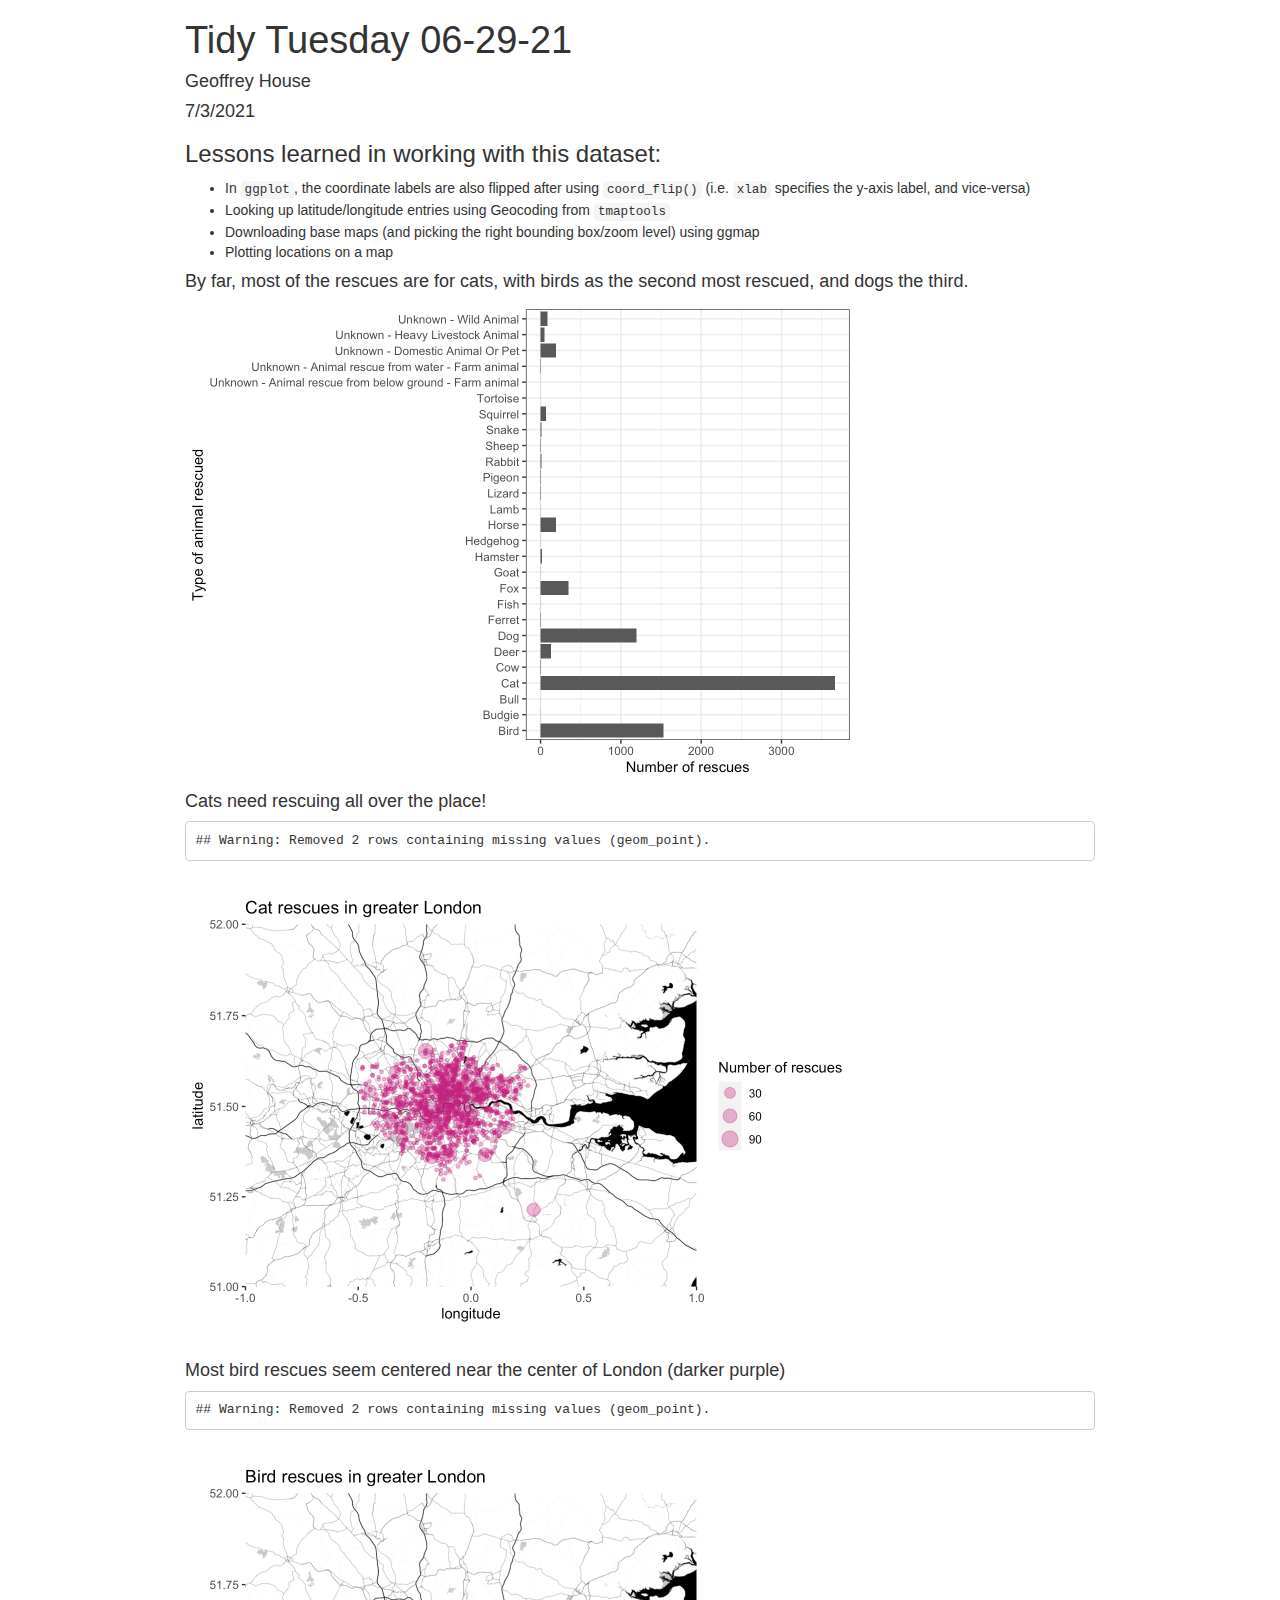
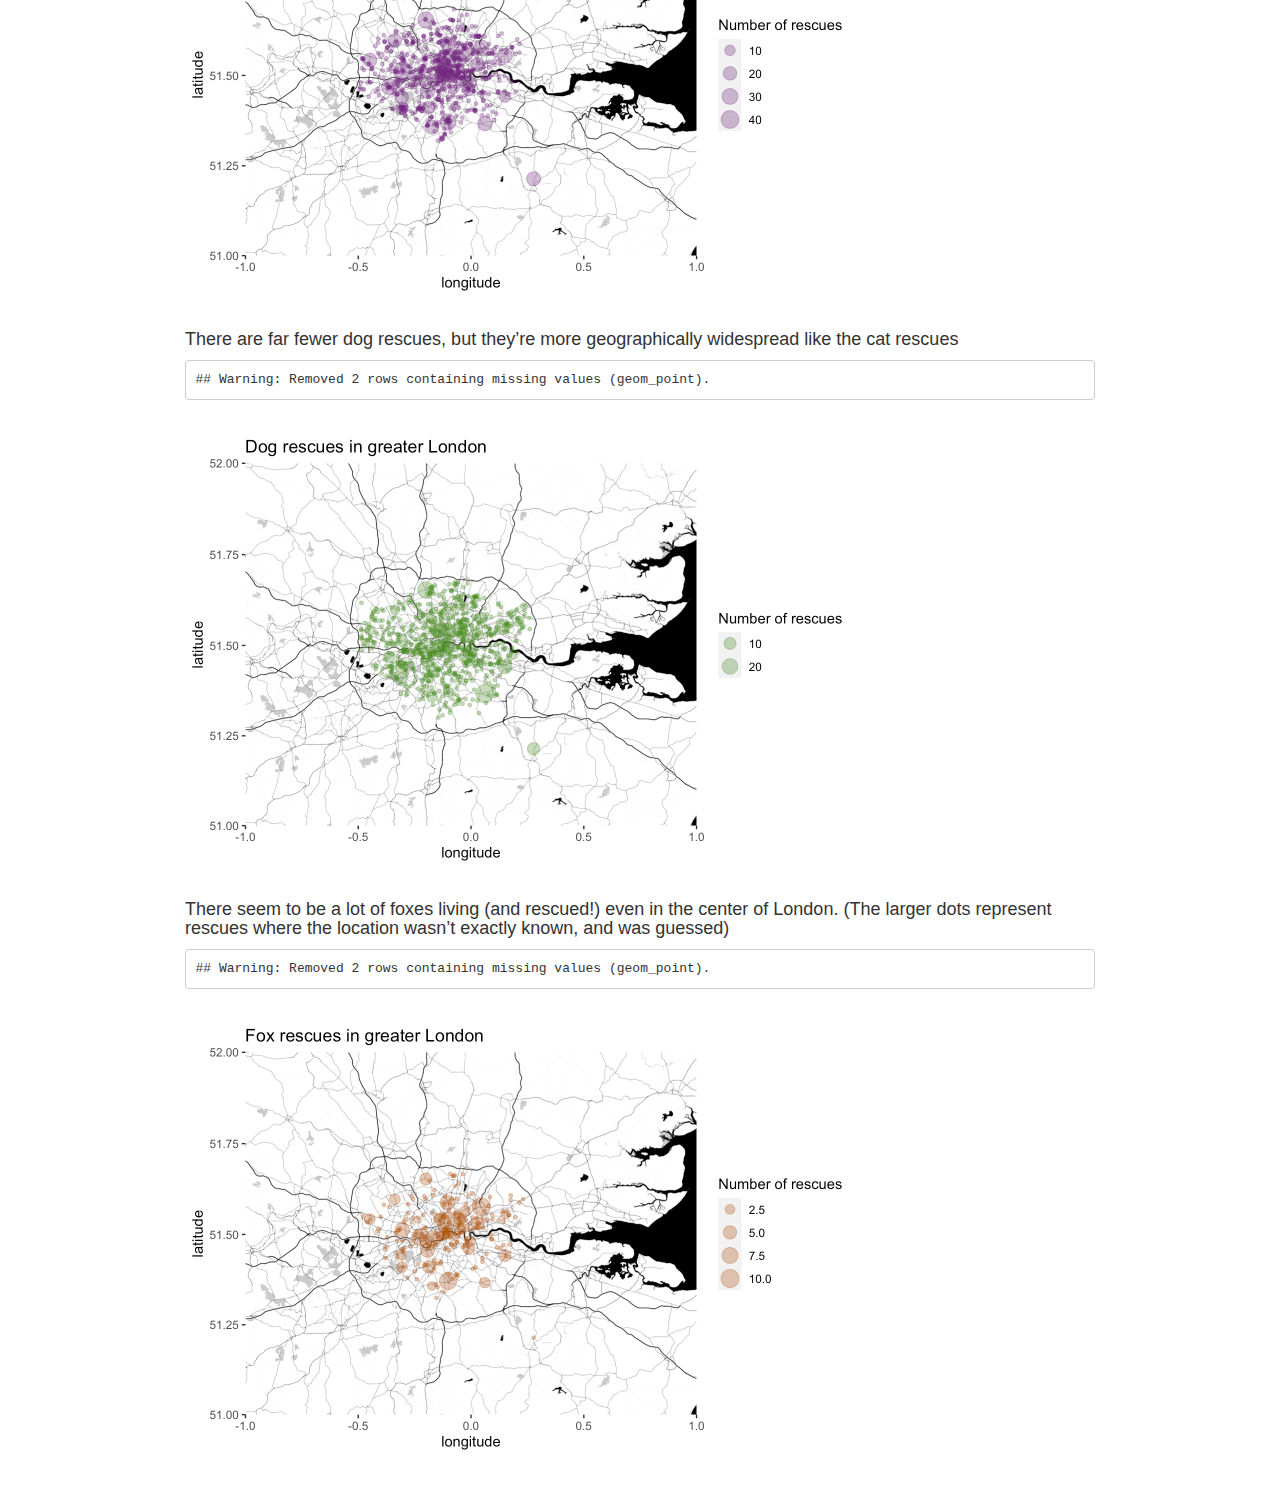
==== commit 2e897b41: "Final London animal rescues code and html!" ====
--- a/2021-06-29/TidyTuesday_animalRescue_062921.html
+++ b/2021-06-29/TidyTuesday_animalRescue_062921.html
@@ -373,16 +373,33 @@
 <h3>Lessons learned in working with this dataset:</h3>
 <ul>
 <li>In <code>ggplot</code>, the coordinate labels are also flipped after using <code>coord_flip()</code> (i.e. <code>xlab</code> specifies the y-axis label, and vice-versa)</li>
+<li>Looking up latitude/longitude entries using Geocoding from <code>tmaptools</code></li>
+<li>Downloading base maps (and picking the right bounding box/zoom level) using ggmap</li>
+<li>Plotting locations on a map</li>
 </ul>
-<pre><code>## 
-##  Downloading file 1 of 1: `animal_rescues.csv`</code></pre>
-<pre class="r"><code># Make the animal labels consistent
-animalRescues$animal_group_parent[which(animalRescues$animal_group_parent == &quot;cat&quot;)] &lt;- &quot;Cat&quot;</code></pre>
 <div id="by-far-most-of-the-rescues-are-for-cats-with-birds-as-the-second-most-rescued-and-dogs-the-third." class="section level4">
 <h4>By far, most of the rescues are for cats, with birds as the second most rescued, and dogs the third.</h4>
-<pre class="r"><code>animalRescues %&gt;% ggplot(mapping = aes(x = animal_group_parent)) + geom_bar() + theme_bw() + 
-    ylab(&quot;Number of rescues&quot;) + xlab(&quot;Type of animal rescued&quot;) + coord_flip()</code></pre>
 <p><img src="[data-uri]" width="672" /></p>
+</div>
+<div id="cats-need-rescuing-all-over-the-place" class="section level4">
+<h4>Cats need rescuing all over the place!</h4>
+<pre><code>## Warning: Removed 2 rows containing missing values (geom_point).</code></pre>
+<p><img src="[data-uri]